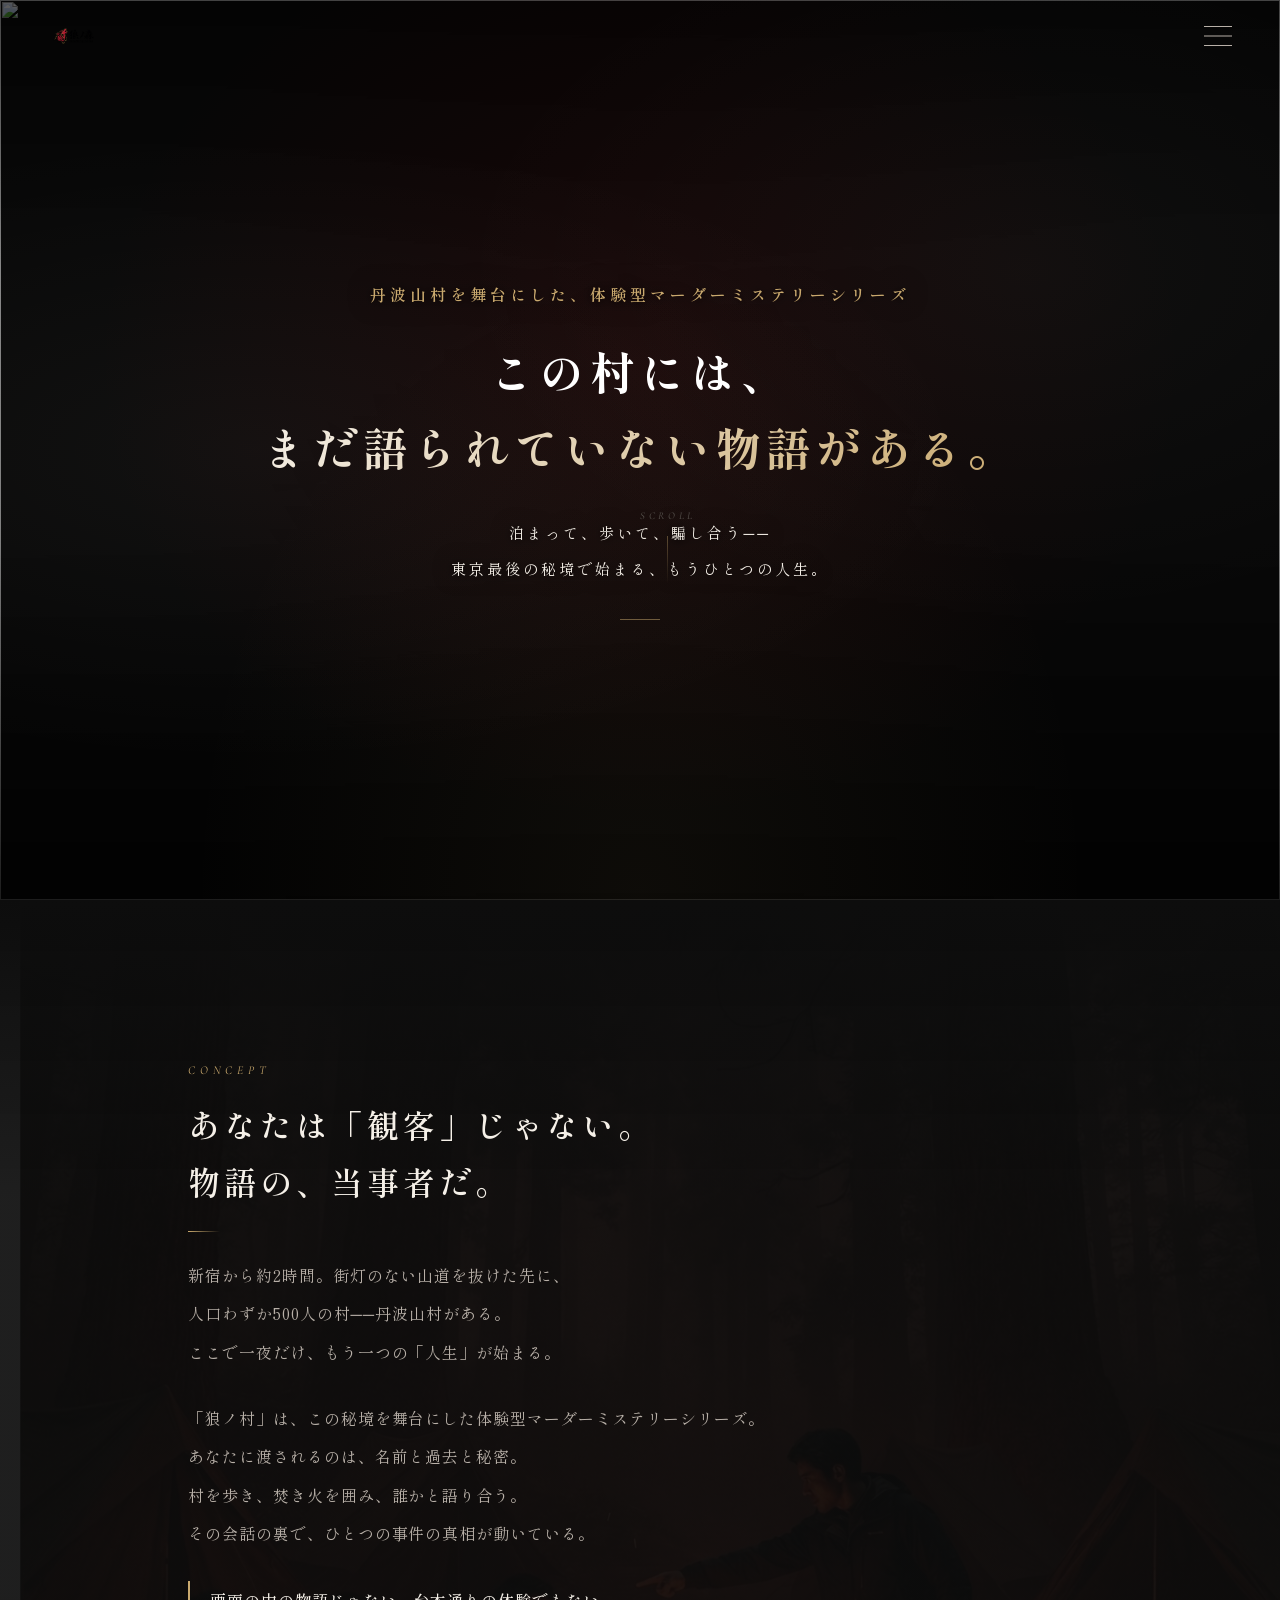
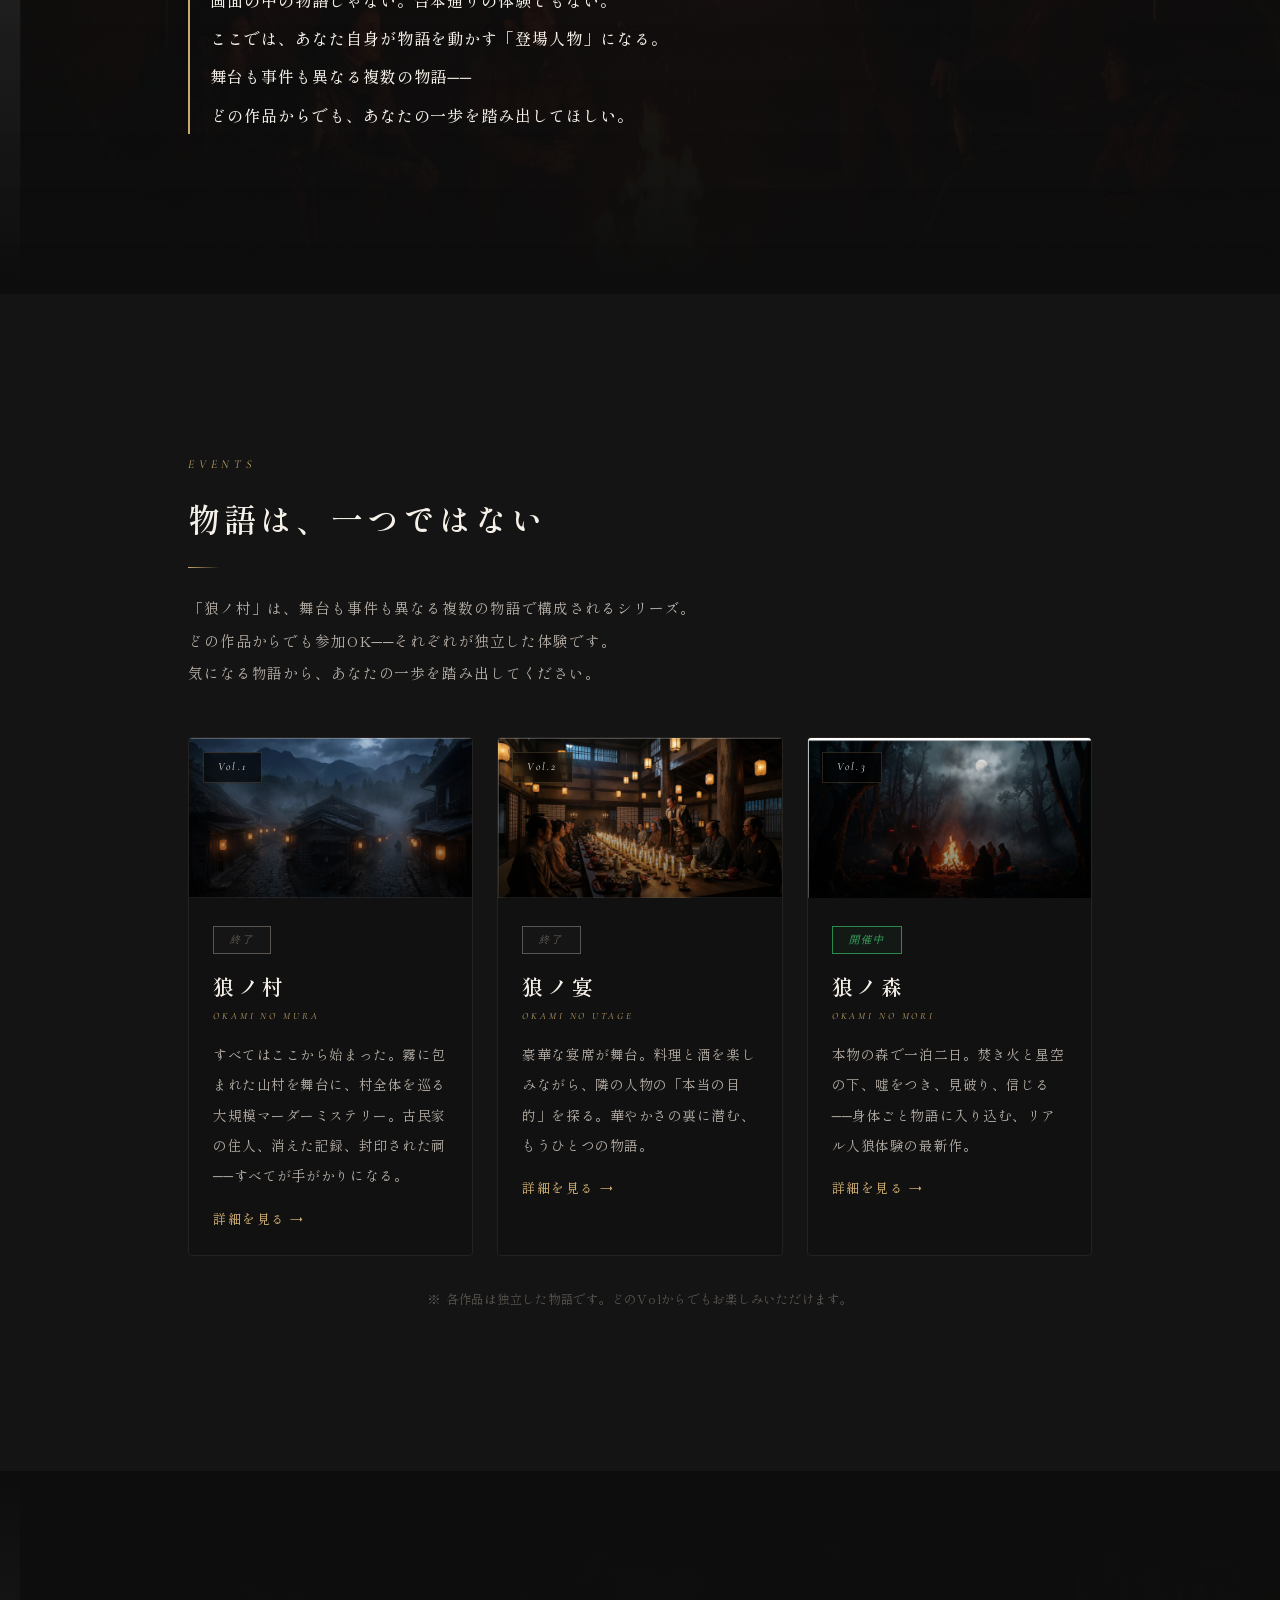
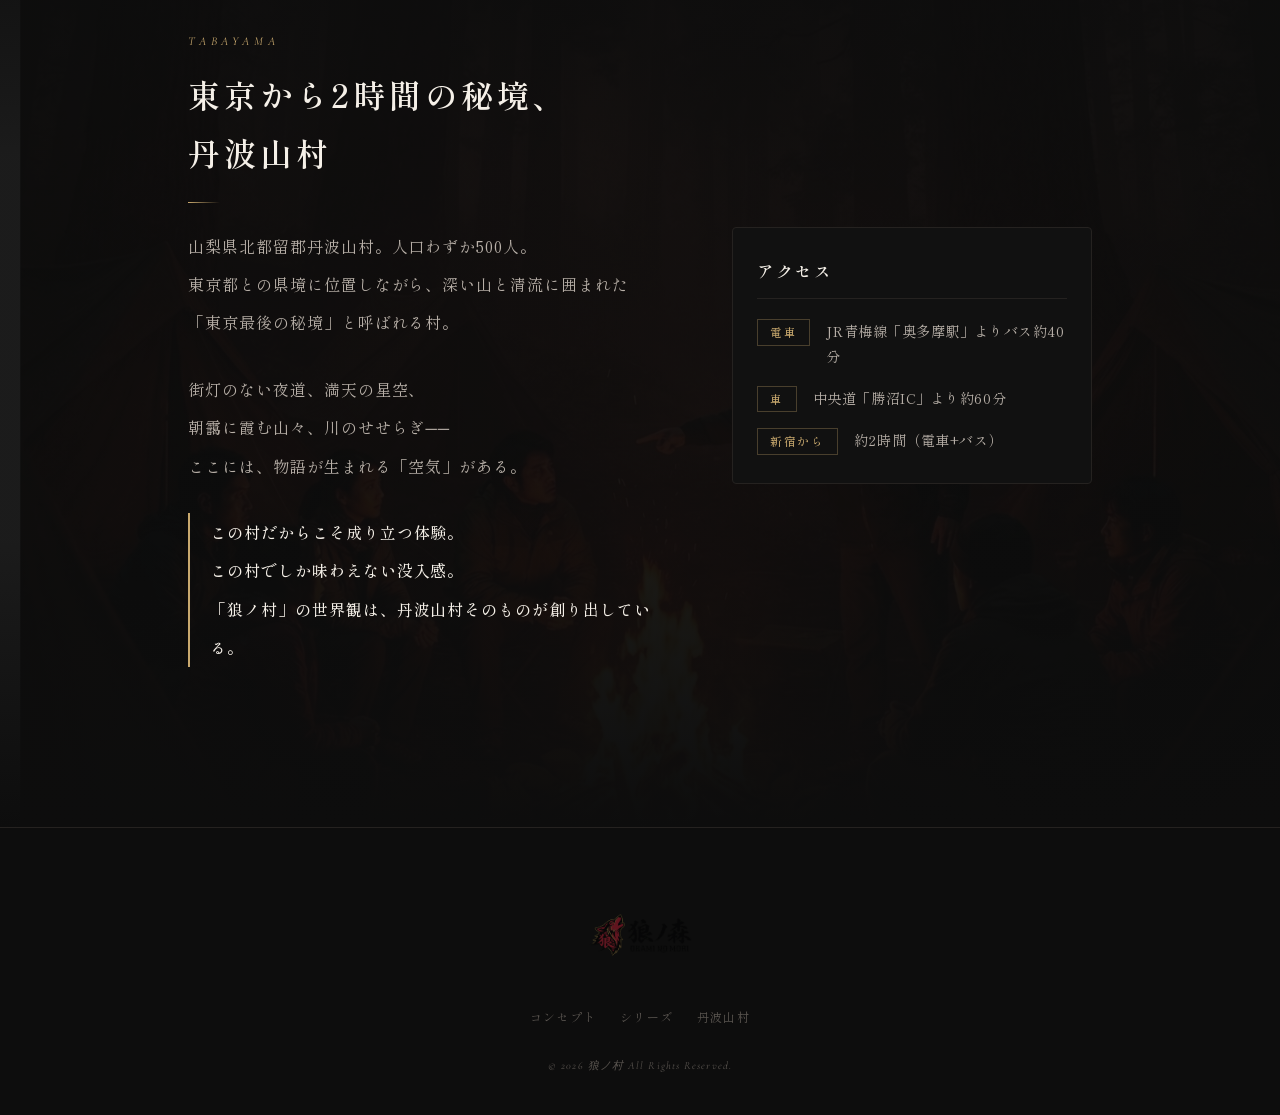
==== index.html @ a68f7445 "Initial commit: 狼ノ村 brand site Single-page brand site for the 狼ノ村 immersive murder mystery series. I" ====
<!DOCTYPE html>
<html lang="ja">
<head>
  <meta charset="UTF-8">
  <meta name="viewport" content="width=device-width, initial-scale=1.0">
  <title>狼ノ村 ─ 丹波山村を舞台にした体験型マーダーミステリーシリーズ</title>
  <meta name="description" content="東京から2時間の秘境・丹波山村。泊まって、歩いて、騙し合う──「狼ノ村」は、本物の村を舞台にした体験型マーダーミステリーシリーズです。">
  <meta name="theme-color" content="#0D0D0D">
  <link rel="preconnect" href="https://fonts.googleapis.com">
  <link rel="preconnect" href="https://fonts.gstatic.com" crossorigin>
  <link href="https://fonts.googleapis.com/css2?family=Cormorant+Garamond:ital,wght@0,400;0,500;1,400&family=Shippori+Mincho:wght@400;500;600;700&family=Noto+Sans+JP:wght@300;400;500;700&display=swap" rel="stylesheet">
  <link rel="stylesheet" href="css/style.css">
</head>
<body>

  <!-- ========== LOADING SCREEN ========== -->
  <div id="loading" class="loading">
    <div class="loading__inner">
      <p class="loading__pre-text">体験型マーダーミステリーシリーズ</p>
      <div class="loading__logo-wrap">
        <div class="loading__logo-glow"></div>
        <img src="images/logo_okami_no_mori (1).png" alt="狼ノ村" class="loading__logo" width="340" height="170">
      </div>
      <p class="loading__post-text">── 丹波山村 ──</p>
      <div class="loading__bar">
        <div class="loading__bar-fill"></div>
      </div>
    </div>
  </div>

  <!-- ========== HEADER ========== -->
  <header class="header" id="header">
    <div class="header__inner">
      <a href="#hero" class="header__logo">
        <img src="images/logo_okami_no_mori (1).png" alt="狼ノ村" width="120" height="40">
      </a>
      <button class="header__menu-btn" id="menuBtn" aria-label="メニューを開く">
        <span></span><span></span><span></span>
      </button>
    </div>
    <nav class="header__nav" id="headerNav">
      <ul class="header__nav-list">
        <li><a href="#concept" data-nav>コンセプト</a></li>
        <li><a href="#events" data-nav>シリーズ</a></li>
        <li><a href="#tabayama" data-nav>丹波山村</a></li>
      </ul>
    </nav>
  </header>

  <main>

    <!-- ========== HERO ========== -->
    <section class="hero" id="hero">
      <div class="hero__bg">
        <img src="images/kv_pattern_b.png" alt="" class="hero__bg-img" loading="eager">
        <div class="hero__overlay"></div>
      </div>
      <div class="hero__content">
        <p class="hero__sub fade-up">丹波山村を舞台にした、体験型マーダーミステリーシリーズ</p>
        <h1 class="hero__title fade-up" style="animation-delay:.3s">
          <span class="hero__title-line">この村には、</span>
          <span class="hero__title-line hero__title-accent">まだ語られていない物語がある。</span>
        </h1>
        <p class="hero__desc fade-up" style="animation-delay:.6s">
          泊まって、歩いて、騙し合う──<br>
          東京最後の秘境で始まる、もうひとつの人生。
        </p>
        <div class="hero__scroll fade-up" style="animation-delay:1s">
          <span>Scroll</span>
          <div class="hero__scroll-line"></div>
        </div>
      </div>
    </section>

    <!-- ========== CONCEPT ========== -->
    <section class="concept" id="concept">
      <div class="concept__bg-wrap">
        <img src="images/wolf_forest_main.jpg" alt="" class="concept__bg-img" loading="lazy">
        <div class="concept__bg-overlay"></div>
      </div>
      <div class="container">
        <p class="section-label reveal">CONCEPT</p>
        <h2 class="section-title reveal" style="--delay:.15s">
          あなたは「観客」じゃない。<br>物語の、当事者だ。
        </h2>
        <div class="concept__body reveal" style="--delay:.3s">
          <p>
            新宿から約2時間。街灯のない山道を抜けた先に、<br>
            人口わずか500人の村──丹波山村がある。<br>
            ここで一夜だけ、もう一つの「人生」が始まる。
          </p>
          <p>
            「狼ノ村」は、この秘境を舞台にした体験型マーダーミステリーシリーズ。<br>
            あなたに渡されるのは、名前と過去と秘密。<br>
            村を歩き、焚き火を囲み、誰かと語り合う。<br>
            その会話の裏で、ひとつの事件の真相が動いている。
          </p>
          <p>
            画面の中の物語じゃない。台本通りの体験でもない。<br>
            ここでは、あなた自身が物語を動かす「登場人物」になる。<br>
            舞台も事件も異なる複数の物語──<br>
            どの作品からでも、あなたの一歩を踏み出してほしい。
          </p>
        </div>
      </div>
    </section>

    <!-- ========== EVENTS (SERIES) ========== -->
    <section class="events" id="events">
      <div class="container">
        <p class="section-label reveal">EVENTS</p>
        <h2 class="section-title reveal" style="--delay:.15s">
          物語は、一つではない
        </h2>
        <p class="events__intro reveal" style="--delay:.25s">
          「狼ノ村」は、舞台も事件も異なる複数の物語で構成されるシリーズ。<br>
          どの作品からでも参加OK──それぞれが独立した体験です。<br>
          気になる物語から、あなたの一歩を踏み出してください。
        </p>
        <div class="events__grid">

          <!-- Vol.1 狼ノ村 -->
          <a href="#" class="event-card event-card--link reveal" style="--delay:.15s">
            <div class="event-card__img-wrap">
              <img src="images/series_okami_mura.jpg" alt="狼ノ村" class="event-card__img" loading="lazy">
              <div class="event-card__img-overlay"></div>
              <span class="event-card__vol">Vol.1</span>
            </div>
            <div class="event-card__body">
              <span class="event-card__badge event-card__badge--ended">終了</span>
              <h3 class="event-card__title">狼ノ村</h3>
              <p class="event-card__sub">OKAMI NO MURA</p>
              <p class="event-card__text">
                すべてはここから始まった。霧に包まれた山村を舞台に、村全体を巡る大規模マーダーミステリー。古民家の住人、消えた記録、封印された祠──すべてが手がかりになる。
              </p>
              <span class="event-card__link-text">詳細を見る →</span>
            </div>
          </a>

          <!-- Vol.2 狼ノ宴 -->
          <a href="#" class="event-card event-card--link reveal" style="--delay:.3s">
            <div class="event-card__img-wrap">
              <img src="images/series_okami_utage.jpg" alt="狼ノ宴" class="event-card__img" loading="lazy">
              <div class="event-card__img-overlay"></div>
              <span class="event-card__vol">Vol.2</span>
            </div>
            <div class="event-card__body">
              <span class="event-card__badge event-card__badge--ended">終了</span>
              <h3 class="event-card__title">狼ノ宴</h3>
              <p class="event-card__sub">OKAMI NO UTAGE</p>
              <p class="event-card__text">
                豪華な宴席が舞台。料理と酒を楽しみながら、隣の人物の「本当の目的」を探る。華やかさの裏に潜む、もうひとつの物語。
              </p>
              <span class="event-card__link-text">詳細を見る →</span>
            </div>
          </a>

          <!-- Vol.3 狼ノ森 -->
          <a href="#" class="event-card event-card--link reveal" style="--delay:.45s">
            <div class="event-card__img-wrap">
              <img src="images/hero_top.jpg" alt="狼ノ森" class="event-card__img" loading="lazy">
              <div class="event-card__img-overlay"></div>
              <span class="event-card__vol">Vol.3</span>
            </div>
            <div class="event-card__body">
              <span class="event-card__badge event-card__badge--live">開催中</span>
              <h3 class="event-card__title">狼ノ森</h3>
              <p class="event-card__sub">OKAMI NO MORI</p>
              <p class="event-card__text">
                本物の森で一泊二日。焚き火と星空の下、嘘をつき、見破り、信じる──身体ごと物語に入り込む、リアル人狼体験の最新作。
              </p>
              <span class="event-card__link-text">詳細を見る →</span>
            </div>
          </a>

        </div>
        <p class="events__note reveal" style="--delay:.5s">
          ※ 各作品は独立した物語です。どのVolからでもお楽しみいただけます。
        </p>
      </div>
    </section>

    <!-- ========== TABAYAMA ========== -->
    <section class="tabayama" id="tabayama">
      <div class="tabayama__bg-wrap">
        <img src="images/wolf_forest_main.jpg" alt="" class="tabayama__bg-img" loading="lazy">
        <div class="tabayama__bg-overlay"></div>
      </div>
      <div class="container">
        <p class="section-label reveal">TABAYAMA</p>
        <h2 class="section-title reveal" style="--delay:.15s">
          東京から2時間の秘境、<br>丹波山村
        </h2>
        <div class="tabayama__body">
          <div class="tabayama__text reveal" style="--delay:.3s">
            <p>
              山梨県北都留郡丹波山村。人口わずか500人。<br>
              東京都との県境に位置しながら、深い山と清流に囲まれた<br>
              「東京最後の秘境」と呼ばれる村。
            </p>
            <p>
              街灯のない夜道、満天の星空、<br>
              朝靄に霞む山々、川のせせらぎ──<br>
              ここには、物語が生まれる「空気」がある。
            </p>
            <p>
              この村だからこそ成り立つ体験。<br>
              この村でしか味わえない没入感。<br>
              「狼ノ村」の世界観は、丹波山村そのものが創り出している。
            </p>
          </div>
          <div class="tabayama__info reveal" style="--delay:.45s">
            <div class="tabayama__info-card">
              <h3 class="tabayama__info-title">アクセス</h3>
              <ul class="tabayama__info-list">
                <li>
                  <span class="tabayama__info-label">電車</span>
                  <span>JR青梅線「奥多摩駅」よりバス約40分</span>
                </li>
                <li>
                  <span class="tabayama__info-label">車</span>
                  <span>中央道「勝沼IC」より約60分</span>
                </li>
                <li>
                  <span class="tabayama__info-label">新宿から</span>
                  <span>約2時間（電車+バス）</span>
                </li>
              </ul>
            </div>
          </div>
        </div>
      </div>
    </section>

  </main>

  <!-- ========== FOOTER ========== -->
  <footer class="footer">
    <div class="container">
      <div class="footer__logo">
        <img src="images/logo_okami_no_mori (1).png" alt="狼ノ村" width="160" height="53" loading="lazy">
      </div>
      <nav class="footer__nav">
        <a href="#concept">コンセプト</a>
        <a href="#events">シリーズ</a>
        <a href="#tabayama">丹波山村</a>
      </nav>
      <div class="footer__copy">
        <p>&copy; 2026 狼ノ村 All Rights Reserved.</p>
      </div>
    </div>
  </footer>

  <script src="js/main.js"></script>
</body>
</html>
---- css/style.css ----
/* ============================================
   狼ノ村 ─ Brand Site
   Mobile-First / Narrative-Immersive Design
   ============================================ */

/* ---------- RESET & BASE ---------- */
*, *::before, *::after {
  margin: 0;
  padding: 0;
  box-sizing: border-box;
}

:root {
  --c-crimson: #8B0000;
  --c-crimson-light: #a81c1c;
  --c-black: #0D0D0D;
  --c-charcoal: #141414;
  --c-dark: #1A1A1A;
  --c-orange: #FF6B1A;
  --c-gold: #C9A96E;
  --c-moonwhite: #F5F0E8;
  --c-white: #FFFFFF;
  --c-gray: #B8B0A8;
  --c-gray-light: #CCCCCC;
  --c-gray-dark: #5A5550;
  --c-card-bg: #111111;
  --c-border: #252220;

  --f-serif: 'Shippori Mincho', 'Noto Serif JP', serif;
  --f-sans: 'Noto Sans JP', sans-serif;
  --f-accent: 'Cormorant Garamond', serif;

  --section-py: clamp(100px, 15vw, 160px);
  --container-px: clamp(24px, 6vw, 48px);

  --ease-dramatic: cubic-bezier(0.22, 1, 0.36, 1);
  --ease-out-expo: cubic-bezier(0.16, 1, 0.3, 1);
}

html {
  scroll-behavior: smooth;
  -webkit-text-size-adjust: 100%;
  scroll-padding-top: 60px;
}

body {
  font-family: var(--f-sans);
  font-weight: 400;
  line-height: 1.8;
  color: var(--c-white);
  background-color: var(--c-black);
  overflow-x: hidden;
  -webkit-font-smoothing: antialiased;
}

img {
  max-width: 100%;
  height: auto;
  display: block;
}

a { color: inherit; text-decoration: none; }
ul { list-style: none; }

.container {
  width: 100%;
  max-width: 1000px;
  margin: 0 auto;
  padding: 0 var(--container-px);
}

/* ---------- LOADING SCREEN ---------- */
.loading {
  position: fixed;
  inset: 0;
  z-index: 9999;
  background: var(--c-black);
  display: flex;
  align-items: center;
  justify-content: center;
  transition: opacity 1.2s var(--ease-dramatic), visibility 1.2s var(--ease-dramatic);
}

.loading.is-hidden {
  opacity: 0;
  visibility: hidden;
  pointer-events: none;
}

.loading::before {
  content: '';
  position: absolute;
  top: 46%;
  left: 50%;
  width: 600px;
  height: 600px;
  transform: translate(-50%, -50%);
  background: radial-gradient(circle, rgba(201,169,110,.2) 0%, rgba(201,169,110,.08) 30%, rgba(139,0,0,.04) 50%, transparent 70%);
  animation: loadingGlow 4s ease-in-out infinite alternate;
}

@keyframes loadingGlow {
  0%   { opacity: .5; transform: translate(-50%, -50%) scale(.85); }
  100% { opacity: 1; transform: translate(-50%, -50%) scale(1.2); }
}

.loading__inner {
  text-align: center;
  position: relative;
  z-index: 1;
}

.loading__pre-text {
  font-family: var(--f-serif);
  font-size: .95rem;
  letter-spacing: .4em;
  color: var(--c-gray);
  opacity: 0;
  transform: translateY(8px);
  animation: loadTextIn .8s var(--ease-dramatic) .3s forwards;
  margin-bottom: 36px;
}

.loading__logo-wrap {
  position: relative;
  display: inline-block;
}

.loading__logo-glow {
  position: absolute;
  top: 50%;
  left: 50%;
  width: 440px;
  height: 320px;
  transform: translate(-50%, -50%);
  background: radial-gradient(ellipse, rgba(245,240,232,.1) 0%, rgba(201,169,110,.15) 30%, rgba(201,169,110,.05) 55%, transparent 75%);
  border-radius: 50%;
  opacity: 0;
  animation: logoGlowIn 2s var(--ease-dramatic) .6s forwards;
  pointer-events: none;
}

@keyframes logoGlowIn {
  0%   { opacity: 0; transform: translate(-50%, -50%) scale(.6); }
  60%  { opacity: 1; }
  100% { opacity: 1; transform: translate(-50%, -50%) scale(1.05); }
}

.loading__logo {
  width: 340px;
  height: auto;
  opacity: 0;
  filter: blur(8px);
  transform: scale(.95);
  animation: loadLogoIn 1.5s var(--ease-dramatic) 1s forwards;
  position: relative;
  z-index: 1;
}

@keyframes loadLogoIn {
  to { opacity: 1; filter: blur(0); transform: scale(1); }
}

.loading__post-text {
  font-family: var(--f-accent);
  font-size: .85rem;
  font-style: italic;
  letter-spacing: .5em;
  color: var(--c-gold);
  opacity: 0;
  transform: translateY(8px);
  animation: loadTextIn .8s var(--ease-dramatic) 2s forwards;
  margin-top: 32px;
}

@keyframes loadTextIn {
  to { opacity: 1; transform: translateY(0); }
}

.loading__bar {
  width: 120px;
  height: 1px;
  background: var(--c-border);
  margin: 36px auto 0;
  overflow: hidden;
  opacity: 0;
  animation: loadTextIn .5s var(--ease-dramatic) 2.6s forwards;
}

.loading__bar-fill {
  width: 0;
  height: 100%;
  background: linear-gradient(90deg, var(--c-gold), var(--c-orange));
  animation: loadBar 2s var(--ease-out-expo) 2.8s forwards;
}

@keyframes loadBar {
  0%   { width: 0; }
  60%  { width: 65%; }
  100% { width: 100%; }
}

/* ---------- HEADER ---------- */
.header {
  position: fixed;
  top: 0;
  left: 0;
  width: 100%;
  z-index: 100;
  background: transparent;
  transition: background .5s ease, box-shadow .5s ease;
}

.header.is-scrolled {
  background: rgba(13, 13, 13, .88);
  backdrop-filter: blur(16px);
  -webkit-backdrop-filter: blur(16px);
  box-shadow: 0 1px 0 rgba(201,169,110,.08);
}

.header__inner {
  display: flex;
  align-items: center;
  justify-content: space-between;
  height: 60px;
  padding: 0 var(--container-px);
}

.header__logo img {
  height: 30px;
  width: auto;
  opacity: 0;
  transition: opacity .5s ease;
}

.header.is-scrolled .header__logo img {
  opacity: 1;
}

.header__menu-btn {
  position: relative;
  width: 28px;
  height: 20px;
  background: none;
  border: none;
  cursor: pointer;
  z-index: 110;
}

.header__menu-btn span {
  position: absolute;
  left: 0;
  width: 100%;
  height: 1px;
  background: var(--c-gray);
  transition: transform .4s var(--ease-dramatic), opacity .4s ease;
}

.header__menu-btn span:nth-child(1) { top: 0; }
.header__menu-btn span:nth-child(2) { top: 50%; transform: translateY(-50%); }
.header__menu-btn span:nth-child(3) { bottom: 0; }

.header__menu-btn.is-active span:nth-child(1) {
  top: 50%;
  transform: translateY(-50%) rotate(45deg);
  background: var(--c-white);
}
.header__menu-btn.is-active span:nth-child(2) { opacity: 0; }
.header__menu-btn.is-active span:nth-child(3) {
  bottom: 50%;
  transform: translateY(50%) rotate(-45deg);
  background: var(--c-white);
}

.header__nav {
  position: fixed;
  inset: 0;
  background: rgba(10, 8, 6, .97);
  backdrop-filter: blur(24px);
  -webkit-backdrop-filter: blur(24px);
  display: flex;
  align-items: center;
  justify-content: center;
  opacity: 0;
  visibility: hidden;
  transition: opacity .5s ease, visibility .5s ease;
}

.header__nav.is-open {
  opacity: 1;
  visibility: visible;
}

.header__nav-list {
  text-align: center;
}

.header__nav-list li {
  overflow: hidden;
}

.header__nav-list a {
  display: block;
  padding: 14px 20px;
  font-family: var(--f-serif);
  font-size: 1.1rem;
  letter-spacing: .18em;
  color: var(--c-gray);
  transition: color .3s ease, letter-spacing .3s ease;
}

.header__nav-list a:hover {
  color: var(--c-moonwhite);
  letter-spacing: .25em;
}

/* ---------- HERO ---------- */
.hero {
  position: relative;
  min-height: 100svh;
  display: flex;
  align-items: center;
  justify-content: center;
  overflow: hidden;
}

.hero__bg {
  position: absolute;
  inset: 0;
}

.hero__bg-img {
  width: 100%;
  height: 100%;
  object-fit: cover;
  object-position: center 25%;
  transform: scale(1.08);
}

.hero__overlay {
  position: absolute;
  inset: 0;
  background:
    radial-gradient(ellipse at 50% 40%, rgba(139,0,0,.12) 0%, transparent 60%),
    radial-gradient(ellipse at 50% 100%, rgba(201,169,110,.06) 0%, transparent 50%),
    linear-gradient(180deg, rgba(0,0,0,.65) 0%, rgba(0,0,0,.3) 30%, rgba(0,0,0,.35) 60%, rgba(0,0,0,.85) 100%);
}

.hero__bg::after {
  content: '';
  position: absolute;
  inset: 0;
  background:
    radial-gradient(ellipse at 20% 50%, rgba(245,240,232,.04) 0%, transparent 50%),
    radial-gradient(ellipse at 80% 30%, rgba(245,240,232,.03) 0%, transparent 40%);
  animation: fogDrift 12s ease-in-out infinite alternate;
}

@keyframes fogDrift {
  0%   { transform: translateX(-2%) scale(1); opacity: .6; }
  100% { transform: translateX(2%) scale(1.02); opacity: 1; }
}

.hero__content {
  position: relative;
  z-index: 2;
  text-align: center;
  padding: 0 var(--container-px);
  padding-top: 40px;
}

.hero__sub {
  font-family: var(--f-serif);
  font-size: clamp(.8rem, 2.5vw, 1rem);
  font-weight: 600;
  letter-spacing: .25em;
  color: var(--c-gold);
  text-shadow: 0 1px 10px rgba(0,0,0,.9), 0 0 24px rgba(0,0,0,.6);
  margin-bottom: 24px;
  opacity: 0;
}

.hero__title {
  font-family: var(--f-serif);
  font-weight: 700;
  font-size: clamp(1.5rem, 7vw, 3rem);
  letter-spacing: .12em;
  line-height: 1.7;
  margin-bottom: 28px;
}

.hero__title-line {
  display: block;
  opacity: 0;
}

.hero__title-accent {
  background: linear-gradient(135deg, var(--c-moonwhite), var(--c-gold));
  -webkit-background-clip: text;
  -webkit-text-fill-color: transparent;
  background-clip: text;
}

.hero__desc {
  font-family: var(--f-serif);
  font-size: clamp(.8rem, 2.2vw, .95rem);
  font-weight: 400;
  letter-spacing: .2em;
  line-height: 2.4;
  color: var(--c-moonwhite);
  text-shadow: 0 1px 8px rgba(0,0,0,.8), 0 0 20px rgba(0,0,0,.5);
  opacity: 0;
}

.hero__desc::after {
  content: '';
  display: block;
  width: 40px;
  height: 1px;
  background: var(--c-gold);
  margin: 32px auto 0;
  opacity: .5;
}

.hero__scroll {
  position: absolute;
  bottom: 36px;
  left: 50%;
  transform: translateX(-50%);
  display: flex;
  flex-direction: column;
  align-items: center;
  gap: 10px;
  opacity: 0;
}

.hero__scroll span {
  font-family: var(--f-accent);
  font-size: .65rem;
  letter-spacing: .35em;
  text-transform: uppercase;
  color: var(--c-gray-dark);
  font-style: italic;
}

.hero__scroll-line {
  width: 1px;
  height: 48px;
  background: linear-gradient(180deg, var(--c-gold), transparent);
  opacity: .4;
  animation: scrollPulse 2.5s ease-in-out infinite;
}

@keyframes scrollPulse {
  0%, 100% { transform: scaleY(.5); opacity: .2; }
  50%      { transform: scaleY(1); opacity: .5; }
}

/* Hero entrance animations */
.hero.is-loaded .hero__sub {
  animation: narrativeIn 1s var(--ease-dramatic) .2s forwards;
}
.hero.is-loaded .hero__title-line:nth-child(1) {
  animation: narrativeIn 1s var(--ease-dramatic) .5s forwards;
}
.hero.is-loaded .hero__title-line:nth-child(2) {
  animation: narrativeIn 1.2s var(--ease-dramatic) .9s forwards;
}
.hero.is-loaded .hero__desc {
  animation: narrativeIn 1s var(--ease-dramatic) 1.4s forwards;
}
.hero.is-loaded .hero__scroll {
  animation: narrativeIn 1s var(--ease-dramatic) 2s forwards;
}
.hero.is-loaded .hero__bg-img {
  animation: heroZoom 8s var(--ease-dramatic) forwards;
}

@keyframes narrativeIn {
  from { opacity: 0; transform: translateY(20px); filter: blur(4px); }
  to   { opacity: 1; transform: translateY(0);    filter: blur(0); }
}

@keyframes heroZoom {
  from { transform: scale(1.08); }
  to   { transform: scale(1); }
}

/* ---------- SECTION COMMON ---------- */
.section-label {
  font-family: var(--f-accent);
  font-size: .75rem;
  font-weight: 400;
  font-style: italic;
  letter-spacing: .4em;
  text-transform: uppercase;
  color: var(--c-gold);
  margin-bottom: 14px;
}

.section-title {
  font-family: var(--f-serif);
  font-weight: 600;
  font-size: clamp(1.3rem, 5vw, 2rem);
  letter-spacing: .12em;
  line-height: 1.8;
  margin-bottom: 20px;
  color: var(--c-moonwhite);
}

.section-title::after {
  content: '';
  display: block;
  width: 32px;
  height: 1px;
  background: linear-gradient(90deg, var(--c-gold), transparent);
  margin-top: 20px;
}

/* ---------- REVEAL ANIMATIONS ---------- */
.reveal {
  opacity: 0;
  transform: translateY(24px);
  filter: blur(3px);
  transition:
    opacity .9s var(--ease-dramatic),
    transform .9s var(--ease-dramatic),
    filter .9s var(--ease-dramatic);
  transition-delay: var(--delay, 0s);
}

.reveal.is-visible {
  opacity: 1;
  transform: translateY(0);
  filter: blur(0);
}

.reveal-stagger > * {
  opacity: 0;
  transform: translateY(16px);
  filter: blur(2px);
  transition:
    opacity .7s var(--ease-dramatic),
    transform .7s var(--ease-dramatic),
    filter .7s var(--ease-dramatic);
}

.reveal-stagger.is-visible > *:nth-child(1) { transition-delay: .1s; opacity: 1; transform: none; filter: none; }
.reveal-stagger.is-visible > *:nth-child(2) { transition-delay: .2s; opacity: 1; transform: none; filter: none; }
.reveal-stagger.is-visible > *:nth-child(3) { transition-delay: .3s; opacity: 1; transform: none; filter: none; }
.reveal-stagger.is-visible > *:nth-child(4) { transition-delay: .4s; opacity: 1; transform: none; filter: none; }

/* ---------- CONCEPT ---------- */
.concept {
  position: relative;
  padding: var(--section-py) 0;
  overflow: hidden;
}

.concept__bg-wrap {
  position: absolute;
  inset: 0;
}

.concept__bg-img {
  width: 100%;
  height: 100%;
  object-fit: cover;
  opacity: .15;
  transition: transform 8s linear;
}

.concept__bg-overlay {
  position: absolute;
  inset: 0;
  background:
    linear-gradient(180deg, var(--c-black) 0%, rgba(13,13,13,.5) 30%, rgba(13,13,13,.5) 70%, var(--c-black) 100%);
}

.concept .container {
  position: relative;
  z-index: 2;
}

.concept__body {
  max-width: 640px;
}

.concept__body p {
  font-family: var(--f-serif);
  font-size: clamp(.88rem, 2.5vw, 1rem);
  line-height: 2.4;
  color: var(--c-gray);
  margin-bottom: 28px;
  letter-spacing: .06em;
}

.concept__body p:last-child {
  margin-bottom: 0;
  color: var(--c-moonwhite);
  font-weight: 500;
  position: relative;
  padding-left: 20px;
  border-left: 2px solid var(--c-gold);
}

/* ---------- EVENTS ---------- */
.events {
  padding: var(--section-py) 0;
  background: var(--c-charcoal);
}

.events__intro {
  font-family: var(--f-serif);
  font-size: .92rem;
  color: var(--c-gray);
  line-height: 2.2;
  margin-bottom: 48px;
  letter-spacing: .06em;
}

.events__grid {
  display: grid;
  gap: 24px;
}

.event-card {
  border-radius: 4px;
  overflow: hidden;
  background: var(--c-card-bg);
  border: 1px solid var(--c-border);
  transition: border-color .5s ease;
}

.event-card:hover {
  border-color: rgba(201,169,110,.3);
}

.event-card__img-wrap {
  position: relative;
  aspect-ratio: 16 / 9;
  overflow: hidden;
}

.event-card__img {
  width: 100%;
  height: 100%;
  object-fit: cover;
  transition: transform 1.2s var(--ease-dramatic);
}

.event-card:hover .event-card__img {
  transform: scale(1.05);
}

.event-card__img-overlay {
  position: absolute;
  inset: 0;
  background: linear-gradient(180deg, transparent 20%, rgba(0,0,0,.6) 100%);
}

.event-card__vol {
  position: absolute;
  top: 14px;
  left: 14px;
  font-family: var(--f-accent);
  font-size: .7rem;
  font-style: italic;
  font-weight: 400;
  letter-spacing: .2em;
  color: var(--c-moonwhite);
  background: rgba(0,0,0,.6);
  backdrop-filter: blur(8px);
  -webkit-backdrop-filter: blur(8px);
  padding: 4px 14px;
  border: 1px solid rgba(201,169,110,.2);
  z-index: 2;
}

.event-card__body {
  padding: 24px;
  position: relative;
}

.event-card__badge {
  display: inline-block;
  font-family: var(--f-accent);
  font-size: .65rem;
  font-weight: 400;
  font-style: italic;
  letter-spacing: .2em;
  text-transform: uppercase;
  padding: 4px 16px;
  border: 1px solid var(--c-gold);
  color: var(--c-gold);
  margin-bottom: 14px;
}

.event-card__badge--live {
  border-color: #2d8a4e;
  color: #3aad62;
  background: rgba(58,173,98,.06);
}

.event-card__badge--ended {
  border-color: var(--c-gray-dark);
  color: var(--c-gray-dark);
  background: rgba(90,85,80,.06);
}

.event-card__title {
  font-family: var(--f-serif);
  font-size: 1.3rem;
  font-weight: 600;
  letter-spacing: .18em;
  margin-bottom: 2px;
  color: var(--c-moonwhite);
}

.event-card__sub {
  font-family: var(--f-accent);
  font-size: .6rem;
  font-weight: 400;
  font-style: italic;
  letter-spacing: .3em;
  text-transform: uppercase;
  color: var(--c-gold);
  margin-bottom: 14px;
}

.event-card__text {
  font-family: var(--f-serif);
  font-size: .86rem;
  line-height: 2.2;
  color: var(--c-gray);
  letter-spacing: .04em;
}

.event-card--link {
  display: block;
  cursor: pointer;
  transition: border-color .5s ease, transform .4s var(--ease-dramatic);
}

.event-card--link:hover {
  border-color: var(--c-gold);
  transform: translateY(-4px);
}

.event-card__link-text {
  display: inline-block;
  font-family: var(--f-serif);
  font-size: .8rem;
  font-weight: 500;
  letter-spacing: .12em;
  color: var(--c-gold);
  margin-top: 16px;
  transition: letter-spacing .3s ease;
}

.event-card--link:hover .event-card__link-text {
  letter-spacing: .2em;
}

.events__note {
  font-family: var(--f-serif);
  font-size: .78rem;
  color: var(--c-gray-dark);
  letter-spacing: .06em;
  margin-top: 32px;
  text-align: center;
}

/* ---------- TABAYAMA ---------- */
.tabayama {
  position: relative;
  padding: var(--section-py) 0;
  overflow: hidden;
}

.tabayama__bg-wrap {
  position: absolute;
  inset: 0;
}

.tabayama__bg-img {
  width: 100%;
  height: 100%;
  object-fit: cover;
  opacity: .1;
  object-position: center 60%;
}

.tabayama__bg-overlay {
  position: absolute;
  inset: 0;
  background:
    linear-gradient(180deg, var(--c-black) 0%, rgba(13,13,13,.4) 30%, rgba(13,13,13,.4) 70%, var(--c-black) 100%);
}

.tabayama .container {
  position: relative;
  z-index: 2;
}

.tabayama__body {
  display: grid;
  gap: 48px;
}

.tabayama__text p {
  font-family: var(--f-serif);
  font-size: clamp(.88rem, 2.5vw, 1rem);
  line-height: 2.4;
  color: var(--c-gray);
  margin-bottom: 28px;
  letter-spacing: .06em;
}

.tabayama__text p:last-child {
  margin-bottom: 0;
  color: var(--c-moonwhite);
  font-weight: 500;
  position: relative;
  padding-left: 20px;
  border-left: 2px solid var(--c-gold);
}

.tabayama__info-card {
  background: var(--c-card-bg);
  border: 1px solid var(--c-border);
  border-radius: 4px;
  padding: 28px 24px;
}

.tabayama__info-title {
  font-family: var(--f-serif);
  font-size: 1.05rem;
  font-weight: 600;
  letter-spacing: .12em;
  margin-bottom: 20px;
  padding-bottom: 12px;
  border-bottom: 1px solid var(--c-border);
  color: var(--c-moonwhite);
}

.tabayama__info-list {
  display: grid;
  gap: 16px;
}

.tabayama__info-list li {
  display: flex;
  align-items: baseline;
  gap: 16px;
  font-family: var(--f-serif);
  font-size: .88rem;
  color: var(--c-gray);
  line-height: 1.8;
  letter-spacing: .04em;
}

.tabayama__info-label {
  flex-shrink: 0;
  font-size: .72rem;
  font-weight: 500;
  letter-spacing: .15em;
  color: var(--c-gold);
  padding: 2px 12px;
  border: 1px solid rgba(201,169,110,.3);
  white-space: nowrap;
}

/* ---------- FOOTER ---------- */
.footer {
  padding: 64px 0 40px;
  background: var(--c-black);
  border-top: 1px solid var(--c-border);
  text-align: center;
}

.footer__logo {
  margin-bottom: 28px;
}

.footer__logo img {
  width: 130px;
  height: auto;
  margin: 0 auto;
  opacity: .5;
}

.footer__nav {
  display: flex;
  flex-wrap: wrap;
  justify-content: center;
  gap: 8px 24px;
  margin-bottom: 28px;
}

.footer__nav a {
  font-family: var(--f-serif);
  font-size: .75rem;
  color: var(--c-gray-dark);
  letter-spacing: .1em;
  transition: color .3s ease;
}

.footer__nav a:hover {
  color: var(--c-moonwhite);
}

.footer__copy p {
  font-family: var(--f-accent);
  font-size: .68rem;
  color: var(--c-gray-dark);
  letter-spacing: .1em;
  font-style: italic;
}

/* ---------- DESKTOP (768px+) ---------- */
@media (min-width: 768px) {
  :root {
    --container-px: 48px;
  }

  .header__inner { height: 72px; }
  .header__logo img { height: 34px; }

  .hero__content { padding-top: 0; }

  .section-title { margin-bottom: 24px; }

  .events__grid {
    grid-template-columns: repeat(3, 1fr);
  }

  .tabayama__body {
    grid-template-columns: 1fr 320px;
    gap: 48px;
    align-items: start;
  }
}

/* ---------- LARGE DESKTOP (1024px+) ---------- */
@media (min-width: 1024px) {
  .hero__title { font-size: 2.8rem; }

  .tabayama__body {
    grid-template-columns: 1fr 360px;
    gap: 64px;
  }
}

/* ---------- SAFE AREA ---------- */
@supports (padding-bottom: env(safe-area-inset-bottom)) {
  .footer {
    padding-bottom: calc(40px + env(safe-area-inset-bottom));
  }
}

/* ---------- REDUCED MOTION ---------- */
@media (prefers-reduced-motion: reduce) {
  *, *::before, *::after {
    animation-duration: 0.01ms !important;
    transition-duration: 0.01ms !important;
  }
}
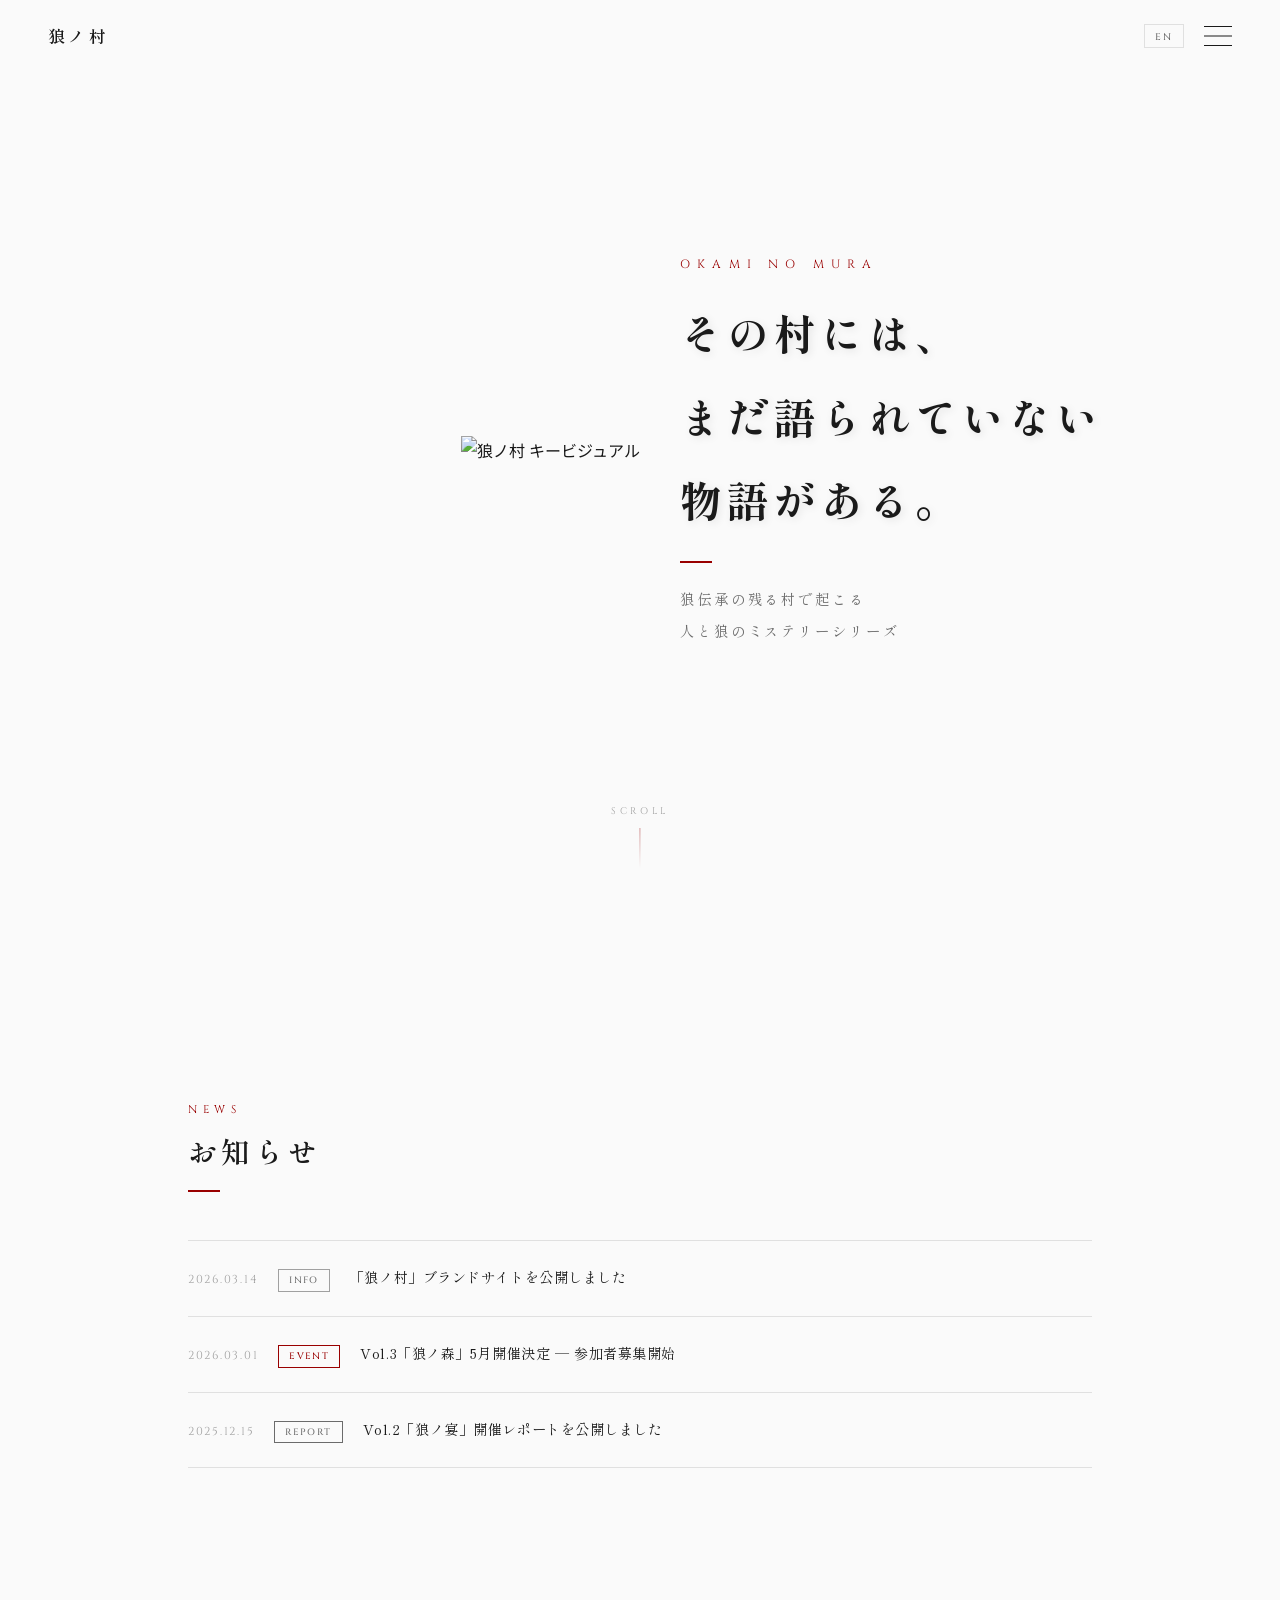
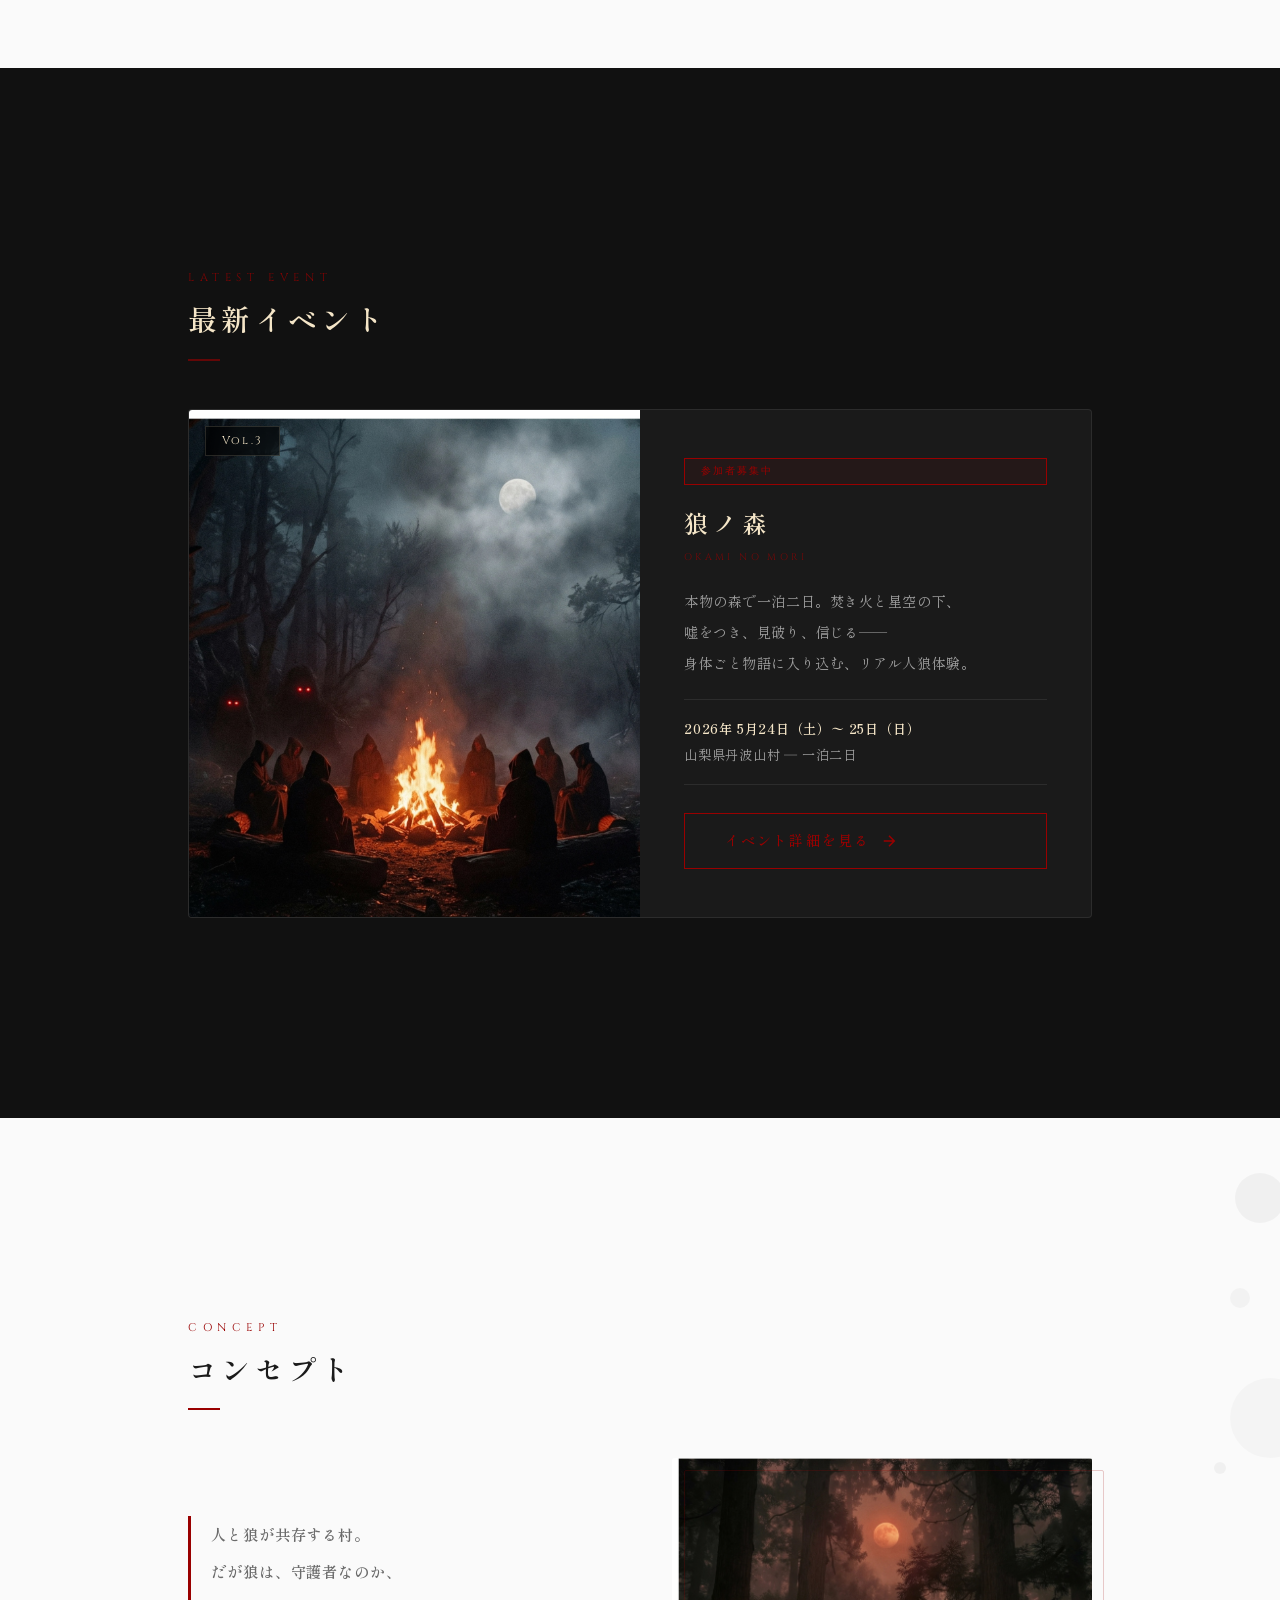
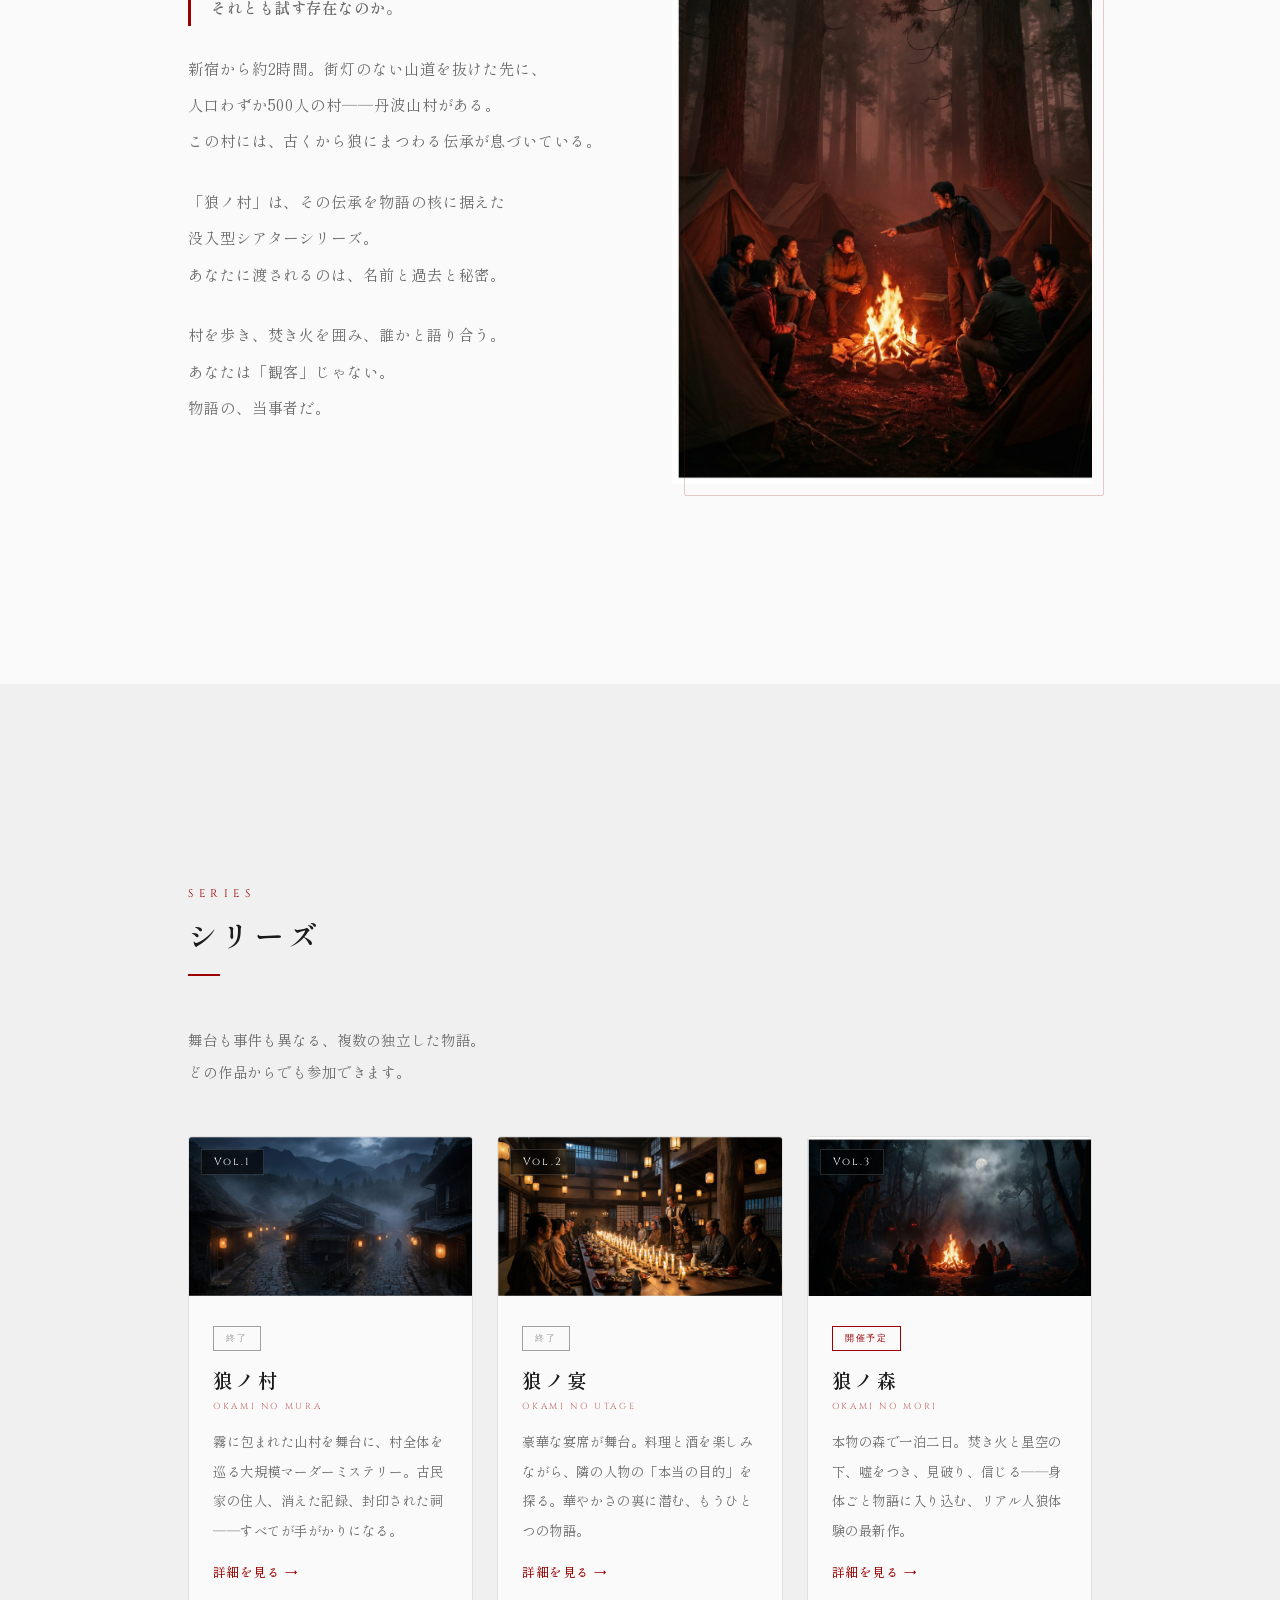
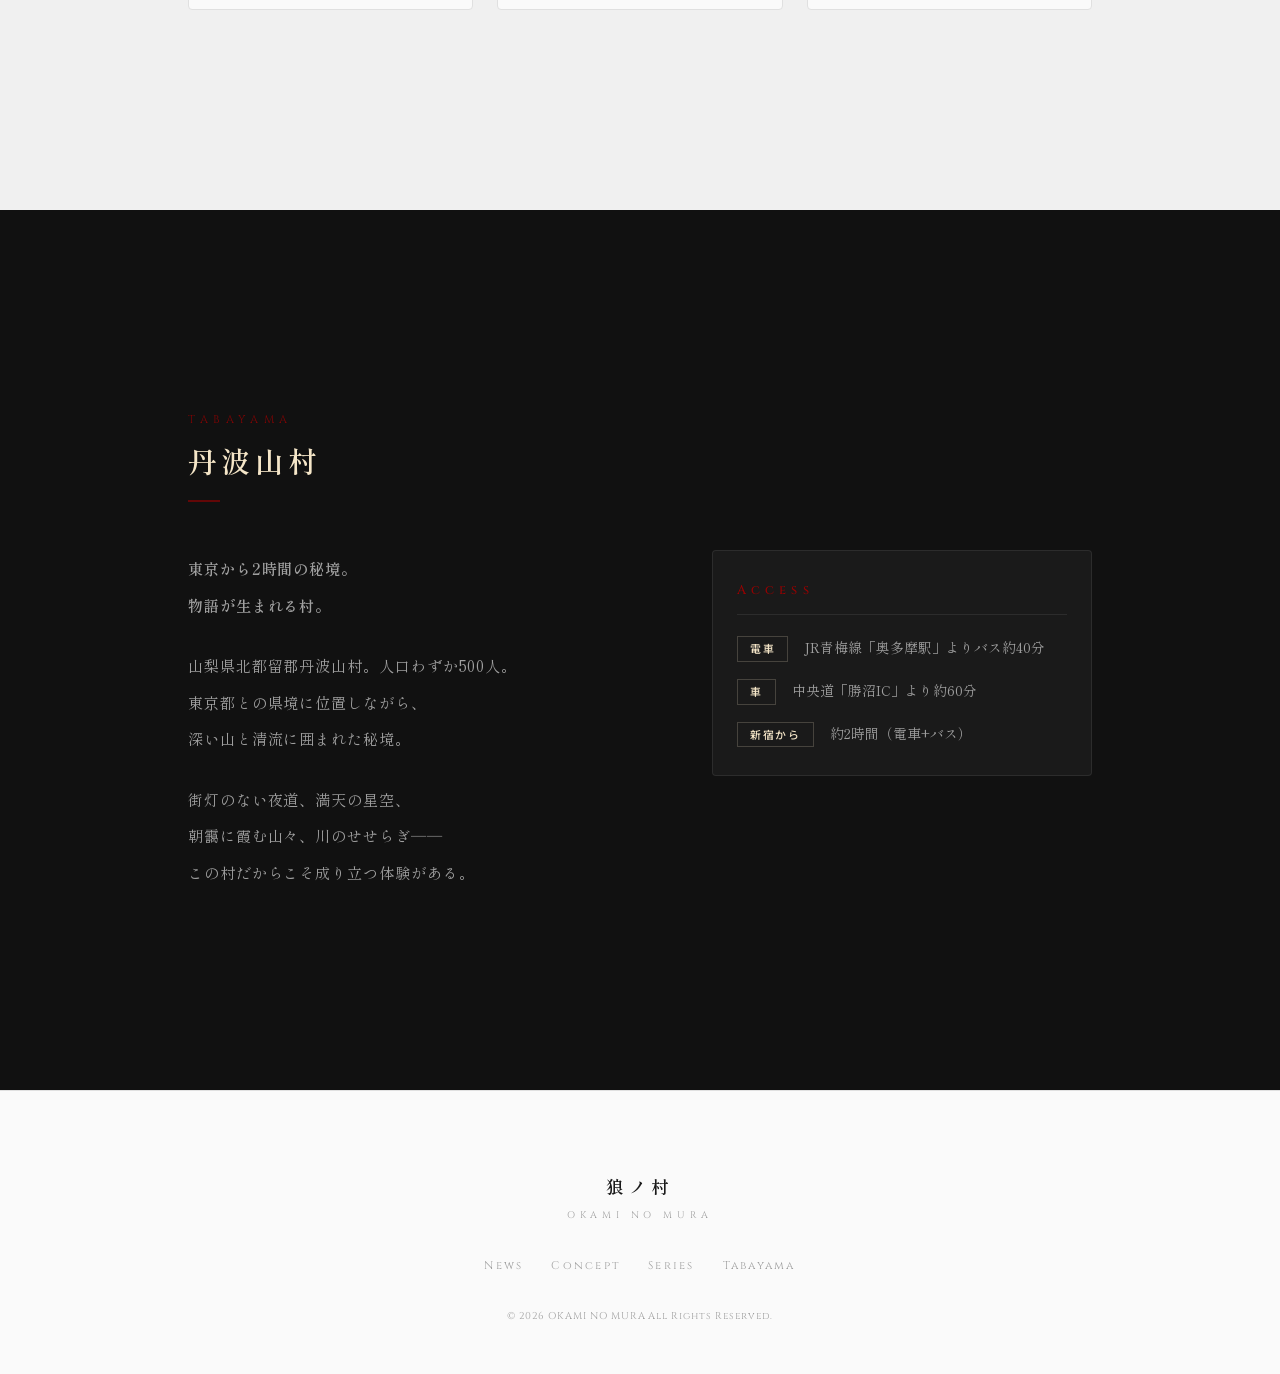
==== commit 3d72ead0: "Redesign: sumi-e white-base theme with EN/JA toggle - New design system: white background (#FAFAFA) " ====
--- a/index.html
+++ b/index.html
@@ -3,12 +3,12 @@
 <head>
   <meta charset="UTF-8">
   <meta name="viewport" content="width=device-width, initial-scale=1.0">
-  <title>狼ノ村 ─ 丹波山村を舞台にした体験型マーダーミステリーシリーズ</title>
-  <meta name="description" content="東京から2時間の秘境・丹波山村。泊まって、歩いて、騙し合う──「狼ノ村」は、本物の村を舞台にした体験型マーダーミステリーシリーズです。">
-  <meta name="theme-color" content="#0D0D0D">
+  <title>狼ノ村 ─ 丹波山村イマーシブプロジェクト</title>
+  <meta name="description" content="東京から2時間の秘境・丹波山村。本物の村を舞台にした体験型マーダーミステリーシリーズ「狼ノ村」公式サイト。">
+  <meta name="theme-color" content="#FAFAFA">
   <link rel="preconnect" href="https://fonts.googleapis.com">
   <link rel="preconnect" href="https://fonts.gstatic.com" crossorigin>
-  <link href="https://fonts.googleapis.com/css2?family=Cormorant+Garamond:ital,wght@0,400;0,500;1,400&family=Shippori+Mincho:wght@400;500;600;700&family=Noto+Sans+JP:wght@300;400;500;700&display=swap" rel="stylesheet">
+  <link href="https://fonts.googleapis.com/css2?family=Cinzel:wght@400;500;600;700&family=Shippori+Mincho:wght@400;500;600;700&family=Noto+Sans+JP:wght@300;400;500;700&family=Noto+Serif+JP:wght@400;500;600;700&display=swap" rel="stylesheet">
   <link rel="stylesheet" href="css/style.css">
 </head>
 <body>
@@ -16,33 +16,33 @@
   <!-- ========== LOADING SCREEN ========== -->
   <div id="loading" class="loading">
     <div class="loading__inner">
-      <p class="loading__pre-text">体験型マーダーミステリーシリーズ</p>
-      <div class="loading__logo-wrap">
-        <div class="loading__logo-glow"></div>
-        <img src="images/logo_okami_no_mori (1).png" alt="狼ノ村" class="loading__logo" width="340" height="170">
-      </div>
-      <p class="loading__post-text">── 丹波山村 ──</p>
-      <div class="loading__bar">
-        <div class="loading__bar-fill"></div>
-      </div>
+      <p class="loading__label">OKAMI NO MURA</p>
+      <div class="loading__brush">
+        <div class="loading__brush-stroke"></div>
+      </div>
+      <p class="loading__sub" data-i18n="loading_sub">丹波山村イマーシブプロジェクト</p>
     </div>
   </div>
 
   <!-- ========== HEADER ========== -->
   <header class="header" id="header">
     <div class="header__inner">
-      <a href="#hero" class="header__logo">
-        <img src="images/logo_okami_no_mori (1).png" alt="狼ノ村" width="120" height="40">
-      </a>
-      <button class="header__menu-btn" id="menuBtn" aria-label="メニューを開く">
-        <span></span><span></span><span></span>
-      </button>
+      <a href="#hero" class="header__logo" data-i18n="header_logo">狼ノ村</a>
+      <div class="header__right">
+        <button class="lang-toggle" id="langToggle" aria-label="Switch language">
+          <span class="lang-toggle__label" data-i18n="lang_label">EN</span>
+        </button>
+        <button class="header__menu-btn" id="menuBtn" aria-label="メニューを開く">
+          <span></span><span></span><span></span>
+        </button>
+      </div>
     </div>
     <nav class="header__nav" id="headerNav">
       <ul class="header__nav-list">
-        <li><a href="#concept" data-nav>コンセプト</a></li>
-        <li><a href="#events" data-nav>シリーズ</a></li>
-        <li><a href="#tabayama" data-nav>丹波山村</a></li>
+        <li><a href="#news" data-nav>News</a></li>
+        <li><a href="#concept" data-nav>Concept</a></li>
+        <li><a href="#series" data-nav>Series</a></li>
+        <li><a href="#tabayama" data-nav>Tabayama</a></li>
       </ul>
     </nav>
   </header>
@@ -51,182 +51,202 @@
 
     <!-- ========== HERO ========== -->
     <section class="hero" id="hero">
-      <div class="hero__bg">
-        <img src="images/kv_pattern_b.png" alt="" class="hero__bg-img" loading="eager">
-        <div class="hero__overlay"></div>
-      </div>
-      <div class="hero__content">
-        <p class="hero__sub fade-up">丹波山村を舞台にした、体験型マーダーミステリーシリーズ</p>
-        <h1 class="hero__title fade-up" style="animation-delay:.3s">
-          <span class="hero__title-line">この村には、</span>
-          <span class="hero__title-line hero__title-accent">まだ語られていない物語がある。</span>
+      <div class="hero__kv">
+        <picture>
+          <source media="(min-width: 768px)" srcset="images/kv_dynamic_h.png">
+          <img src="images/kv_dynamic_v.png" alt="狼ノ村 キービジュアル" class="hero__kv-img">
+        </picture>
+      </div>
+      <div class="hero__text">
+        <p class="hero__en">OKAMI NO MURA</p>
+        <h1 class="hero__title">
+          <span class="hero__title-line" data-i18n="hero_line1">その村には、</span>
+          <span class="hero__title-line" data-i18n="hero_line2">まだ語られていない</span>
+          <span class="hero__title-line" data-i18n="hero_line3">物語がある。</span>
         </h1>
-        <p class="hero__desc fade-up" style="animation-delay:.6s">
-          泊まって、歩いて、騙し合う──<br>
-          東京最後の秘境で始まる、もうひとつの人生。
-        </p>
-        <div class="hero__scroll fade-up" style="animation-delay:1s">
+        <div class="hero__divider"></div>
+        <p class="hero__desc" data-i18n="hero_desc">狼伝承の残る村で起こる<br>人と狼のミステリーシリーズ</p>
+      </div>
+      <div class="hero__scroll-wrap">
+        <div class="hero__scroll">
           <span>Scroll</span>
           <div class="hero__scroll-line"></div>
         </div>
       </div>
     </section>
 
+    <!-- ========== NEWS ========== -->
+    <section class="news" id="news">
+      <div class="container">
+        <div class="section-header reveal">
+          <span class="section-en">News</span>
+          <h2 class="section-title" data-i18n="news_title">お知らせ</h2>
+        </div>
+        <ul class="news__list reveal" style="--delay:.2s">
+          <li class="news__item">
+            <time class="news__date">2026.03.14</time>
+            <span class="news__tag news__tag--info">INFO</span>
+            <p class="news__text" data-i18n="news_1">「狼ノ村」ブランドサイトを公開しました</p>
+          </li>
+          <li class="news__item">
+            <time class="news__date">2026.03.01</time>
+            <span class="news__tag news__tag--event">EVENT</span>
+            <p class="news__text" data-i18n="news_2">Vol.3「狼ノ森」5月開催決定 ─ 参加者募集開始</p>
+          </li>
+          <li class="news__item">
+            <time class="news__date">2025.12.15</time>
+            <span class="news__tag news__tag--report">REPORT</span>
+            <p class="news__text" data-i18n="news_3">Vol.2「狼ノ宴」開催レポートを公開しました</p>
+          </li>
+        </ul>
+      </div>
+    </section>
+
+    <!-- ========== LATEST EVENT ========== -->
+    <section class="latest" id="latest">
+      <div class="latest__bg"></div>
+      <div class="container">
+        <div class="section-header section-header--light reveal">
+          <span class="section-en">Latest Event</span>
+          <h2 class="section-title" data-i18n="latest_title">最新イベント</h2>
+        </div>
+        <div class="latest__card reveal" style="--delay:.2s">
+          <div class="latest__card-img">
+            <img src="images/hero_top.jpg" alt="狼ノ森" loading="lazy">
+            <span class="latest__card-vol">Vol.3</span>
+          </div>
+          <div class="latest__card-body">
+            <span class="latest__card-badge" data-i18n="latest_badge">参加者募集中</span>
+            <h3 class="latest__card-title" data-i18n="title_mori">狼ノ森</h3>
+            <p class="latest__card-sub" data-i18n="sub_mori">OKAMI NO MORI</p>
+            <p class="latest__card-text" data-i18n="latest_text">本物の森で一泊二日。焚き火と星空の下、<br>嘘をつき、見破り、信じる──<br>身体ごと物語に入り込む、リアル人狼体験。</p>
+            <div class="latest__card-info" data-i18n="latest_info"><p><strong>2026年 5月24日（土）〜 25日（日）</strong></p><p>山梨県丹波山村 ─ 一泊二日</p></div>
+            <a href="#" class="btn btn--crimson">
+              <span data-i18n="latest_cta">イベント詳細を見る</span>
+              <svg width="18" height="18" viewBox="0 0 24 24" fill="none" stroke="currentColor" stroke-width="2"><path d="M5 12h14M12 5l7 7-7 7"/></svg>
+            </a>
+          </div>
+        </div>
+      </div>
+    </section>
+
     <!-- ========== CONCEPT ========== -->
     <section class="concept" id="concept">
-      <div class="concept__bg-wrap">
-        <img src="images/wolf_forest_main.jpg" alt="" class="concept__bg-img" loading="lazy">
-        <div class="concept__bg-overlay"></div>
-      </div>
-      <div class="container">
-        <p class="section-label reveal">CONCEPT</p>
-        <h2 class="section-title reveal" style="--delay:.15s">
-          あなたは「観客」じゃない。<br>物語の、当事者だ。
-        </h2>
-        <div class="concept__body reveal" style="--delay:.3s">
-          <p>
-            新宿から約2時間。街灯のない山道を抜けた先に、<br>
-            人口わずか500人の村──丹波山村がある。<br>
-            ここで一夜だけ、もう一つの「人生」が始まる。
-          </p>
-          <p>
-            「狼ノ村」は、この秘境を舞台にした体験型マーダーミステリーシリーズ。<br>
-            あなたに渡されるのは、名前と過去と秘密。<br>
-            村を歩き、焚き火を囲み、誰かと語り合う。<br>
-            その会話の裏で、ひとつの事件の真相が動いている。
-          </p>
-          <p>
-            画面の中の物語じゃない。台本通りの体験でもない。<br>
-            ここでは、あなた自身が物語を動かす「登場人物」になる。<br>
-            舞台も事件も異なる複数の物語──<br>
-            どの作品からでも、あなたの一歩を踏み出してほしい。
-          </p>
-        </div>
-      </div>
-    </section>
-
-    <!-- ========== EVENTS (SERIES) ========== -->
-    <section class="events" id="events">
-      <div class="container">
-        <p class="section-label reveal">EVENTS</p>
-        <h2 class="section-title reveal" style="--delay:.15s">
-          物語は、一つではない
-        </h2>
-        <p class="events__intro reveal" style="--delay:.25s">
-          「狼ノ村」は、舞台も事件も異なる複数の物語で構成されるシリーズ。<br>
-          どの作品からでも参加OK──それぞれが独立した体験です。<br>
-          気になる物語から、あなたの一歩を踏み出してください。
-        </p>
-        <div class="events__grid">
-
-          <!-- Vol.1 狼ノ村 -->
-          <a href="#" class="event-card event-card--link reveal" style="--delay:.15s">
-            <div class="event-card__img-wrap">
-              <img src="images/series_okami_mura.jpg" alt="狼ノ村" class="event-card__img" loading="lazy">
-              <div class="event-card__img-overlay"></div>
-              <span class="event-card__vol">Vol.1</span>
-            </div>
-            <div class="event-card__body">
-              <span class="event-card__badge event-card__badge--ended">終了</span>
-              <h3 class="event-card__title">狼ノ村</h3>
-              <p class="event-card__sub">OKAMI NO MURA</p>
-              <p class="event-card__text">
-                すべてはここから始まった。霧に包まれた山村を舞台に、村全体を巡る大規模マーダーミステリー。古民家の住人、消えた記録、封印された祠──すべてが手がかりになる。
-              </p>
-              <span class="event-card__link-text">詳細を見る →</span>
+      <div class="container">
+        <div class="section-header reveal">
+          <span class="section-en">Concept</span>
+          <h2 class="section-title" data-i18n="concept_title">コンセプト</h2>
+        </div>
+        <div class="concept__body">
+          <div class="concept__text reveal" style="--delay:.2s">
+            <p class="concept__lead" data-i18n="concept_lead">人と狼が共存する村。<br>だが狼は、守護者なのか、<br>それとも試す存在なのか。</p>
+            <p data-i18n="concept_p1">新宿から約2時間。街灯のない山道を抜けた先に、<br>人口わずか500人の村──丹波山村がある。<br>この村には、古くから狼にまつわる伝承が息づいている。</p>
+            <p data-i18n="concept_p2">「狼ノ村」は、その伝承を物語の核に据えた<br>没入型シアターシリーズ。<br>あなたに渡されるのは、名前と過去と秘密。</p>
+            <p data-i18n="concept_p3">村を歩き、焚き火を囲み、誰かと語り合う。<br>あなたは「観客」じゃない。<br>物語の、当事者だ。</p>
+          </div>
+          <div class="concept__visual reveal" style="--delay:.35s">
+            <img src="images/wolf_forest_main.jpg" alt="丹波山村の風景" loading="lazy">
+            <div class="concept__visual-border"></div>
+          </div>
+        </div>
+      </div>
+      <svg class="concept__ink" viewBox="0 0 120 400" fill="none" xmlns="http://www.w3.org/2000/svg">
+        <circle cx="100" cy="80" r="25" fill="#000" opacity=".04"/>
+        <circle cx="80" cy="180" r="10" fill="#000" opacity=".03"/>
+        <circle cx="110" cy="300" r="40" fill="#000" opacity=".025"/>
+        <circle cx="60" cy="350" r="6" fill="#000" opacity=".04"/>
+      </svg>
+    </section>
+
+    <!-- ========== SERIES ========== -->
+    <section class="series" id="series">
+      <div class="container">
+        <div class="section-header reveal">
+          <span class="section-en">Series</span>
+          <h2 class="section-title" data-i18n="series_title">シリーズ</h2>
+        </div>
+        <p class="series__intro reveal" style="--delay:.15s" data-i18n="series_intro">舞台も事件も異なる、複数の独立した物語。<br>どの作品からでも参加できます。</p>
+        <div class="series__grid">
+
+          <!-- Vol.1 -->
+          <a href="#" class="series-card reveal" style="--delay:.15s">
+            <div class="series-card__img">
+              <img src="images/series_okami_mura.jpg" alt="狼ノ村" loading="lazy">
+              <span class="series-card__vol">Vol.1</span>
+            </div>
+            <div class="series-card__body">
+              <span class="series-card__badge series-card__badge--ended" data-i18n="badge_ended">終了</span>
+              <h3 class="series-card__title" data-i18n="title_mura">狼ノ村</h3>
+              <p class="series-card__sub" data-i18n="sub_mura">OKAMI NO MURA</p>
+              <p class="series-card__text" data-i18n="series_v1_text">霧に包まれた山村を舞台に、村全体を巡る大規模マーダーミステリー。古民家の住人、消えた記録、封印された祠──すべてが手がかりになる。</p>
+              <span class="series-card__link" data-i18n="series_link">詳細を見る →</span>
             </div>
           </a>
 
-          <!-- Vol.2 狼ノ宴 -->
-          <a href="#" class="event-card event-card--link reveal" style="--delay:.3s">
-            <div class="event-card__img-wrap">
-              <img src="images/series_okami_utage.jpg" alt="狼ノ宴" class="event-card__img" loading="lazy">
-              <div class="event-card__img-overlay"></div>
-              <span class="event-card__vol">Vol.2</span>
-            </div>
-            <div class="event-card__body">
-              <span class="event-card__badge event-card__badge--ended">終了</span>
-              <h3 class="event-card__title">狼ノ宴</h3>
-              <p class="event-card__sub">OKAMI NO UTAGE</p>
-              <p class="event-card__text">
-                豪華な宴席が舞台。料理と酒を楽しみながら、隣の人物の「本当の目的」を探る。華やかさの裏に潜む、もうひとつの物語。
-              </p>
-              <span class="event-card__link-text">詳細を見る →</span>
+          <!-- Vol.2 -->
+          <a href="#" class="series-card reveal" style="--delay:.3s">
+            <div class="series-card__img">
+              <img src="images/series_okami_utage.jpg" alt="狼ノ宴" loading="lazy">
+              <span class="series-card__vol">Vol.2</span>
+            </div>
+            <div class="series-card__body">
+              <span class="series-card__badge series-card__badge--ended" data-i18n="badge_ended">終了</span>
+              <h3 class="series-card__title" data-i18n="title_utage">狼ノ宴</h3>
+              <p class="series-card__sub" data-i18n="sub_utage">OKAMI NO UTAGE</p>
+              <p class="series-card__text" data-i18n="series_v2_text">豪華な宴席が舞台。料理と酒を楽しみながら、隣の人物の「本当の目的」を探る。華やかさの裏に潜む、もうひとつの物語。</p>
+              <span class="series-card__link" data-i18n="series_link">詳細を見る →</span>
             </div>
           </a>
 
-          <!-- Vol.3 狼ノ森 -->
-          <a href="#" class="event-card event-card--link reveal" style="--delay:.45s">
-            <div class="event-card__img-wrap">
-              <img src="images/hero_top.jpg" alt="狼ノ森" class="event-card__img" loading="lazy">
-              <div class="event-card__img-overlay"></div>
-              <span class="event-card__vol">Vol.3</span>
-            </div>
-            <div class="event-card__body">
-              <span class="event-card__badge event-card__badge--live">開催中</span>
-              <h3 class="event-card__title">狼ノ森</h3>
-              <p class="event-card__sub">OKAMI NO MORI</p>
-              <p class="event-card__text">
-                本物の森で一泊二日。焚き火と星空の下、嘘をつき、見破り、信じる──身体ごと物語に入り込む、リアル人狼体験の最新作。
-              </p>
-              <span class="event-card__link-text">詳細を見る →</span>
+          <!-- Vol.3 -->
+          <a href="#" class="series-card reveal" style="--delay:.45s">
+            <div class="series-card__img">
+              <img src="images/hero_top.jpg" alt="狼ノ森" loading="lazy">
+              <span class="series-card__vol">Vol.3</span>
+            </div>
+            <div class="series-card__body">
+              <span class="series-card__badge series-card__badge--live" data-i18n="badge_upcoming">開催予定</span>
+              <h3 class="series-card__title" data-i18n="title_mori">狼ノ森</h3>
+              <p class="series-card__sub" data-i18n="sub_mori">OKAMI NO MORI</p>
+              <p class="series-card__text" data-i18n="series_v3_text">本物の森で一泊二日。焚き火と星空の下、嘘をつき、見破り、信じる──身体ごと物語に入り込む、リアル人狼体験の最新作。</p>
+              <span class="series-card__link" data-i18n="series_link">詳細を見る →</span>
             </div>
           </a>
 
         </div>
-        <p class="events__note reveal" style="--delay:.5s">
-          ※ 各作品は独立した物語です。どのVolからでもお楽しみいただけます。
-        </p>
       </div>
     </section>
 
     <!-- ========== TABAYAMA ========== -->
     <section class="tabayama" id="tabayama">
-      <div class="tabayama__bg-wrap">
-        <img src="images/wolf_forest_main.jpg" alt="" class="tabayama__bg-img" loading="lazy">
-        <div class="tabayama__bg-overlay"></div>
-      </div>
-      <div class="container">
-        <p class="section-label reveal">TABAYAMA</p>
-        <h2 class="section-title reveal" style="--delay:.15s">
-          東京から2時間の秘境、<br>丹波山村
-        </h2>
-        <div class="tabayama__body">
-          <div class="tabayama__text reveal" style="--delay:.3s">
-            <p>
-              山梨県北都留郡丹波山村。人口わずか500人。<br>
-              東京都との県境に位置しながら、深い山と清流に囲まれた<br>
-              「東京最後の秘境」と呼ばれる村。
-            </p>
-            <p>
-              街灯のない夜道、満天の星空、<br>
-              朝靄に霞む山々、川のせせらぎ──<br>
-              ここには、物語が生まれる「空気」がある。
-            </p>
-            <p>
-              この村だからこそ成り立つ体験。<br>
-              この村でしか味わえない没入感。<br>
-              「狼ノ村」の世界観は、丹波山村そのものが創り出している。
-            </p>
-          </div>
-          <div class="tabayama__info reveal" style="--delay:.45s">
-            <div class="tabayama__info-card">
-              <h3 class="tabayama__info-title">アクセス</h3>
-              <ul class="tabayama__info-list">
-                <li>
-                  <span class="tabayama__info-label">電車</span>
-                  <span>JR青梅線「奥多摩駅」よりバス約40分</span>
-                </li>
-                <li>
-                  <span class="tabayama__info-label">車</span>
-                  <span>中央道「勝沼IC」より約60分</span>
-                </li>
-                <li>
-                  <span class="tabayama__info-label">新宿から</span>
-                  <span>約2時間（電車+バス）</span>
-                </li>
-              </ul>
-            </div>
+      <div class="tabayama__bg"></div>
+      <div class="container">
+        <div class="section-header section-header--light reveal">
+          <span class="section-en">Tabayama</span>
+          <h2 class="section-title" data-i18n="tabayama_title">丹波山村</h2>
+        </div>
+        <div class="tabayama__content">
+          <div class="tabayama__text reveal" style="--delay:.2s">
+            <p class="tabayama__lead" data-i18n="tabayama_lead">東京から2時間の秘境。<br>物語が生まれる村。</p>
+            <p data-i18n="tabayama_p1">山梨県北都留郡丹波山村。人口わずか500人。<br>東京都との県境に位置しながら、<br>深い山と清流に囲まれた秘境。</p>
+            <p data-i18n="tabayama_p2">街灯のない夜道、満天の星空、<br>朝靄に霞む山々、川のせせらぎ──<br>この村だからこそ成り立つ体験がある。</p>
+          </div>
+          <div class="tabayama__access reveal" style="--delay:.35s">
+            <h3 class="tabayama__access-title">Access</h3>
+            <ul class="tabayama__access-list">
+              <li>
+                <span class="tabayama__access-label" data-i18n="access_train">電車</span>
+                <span data-i18n="access_train_detail">JR青梅線「奥多摩駅」よりバス約40分</span>
+              </li>
+              <li>
+                <span class="tabayama__access-label" data-i18n="access_car">車</span>
+                <span data-i18n="access_car_detail">中央道「勝沼IC」より約60分</span>
+              </li>
+              <li>
+                <span class="tabayama__access-label" data-i18n="access_shinjuku">新宿から</span>
+                <span data-i18n="access_shinjuku_detail">約2時間（電車+バス）</span>
+              </li>
+            </ul>
           </div>
         </div>
       </div>
@@ -237,16 +257,16 @@
   <!-- ========== FOOTER ========== -->
   <footer class="footer">
     <div class="container">
-      <div class="footer__logo">
-        <img src="images/logo_okami_no_mori (1).png" alt="狼ノ村" width="160" height="53" loading="lazy">
-      </div>
+      <p class="footer__logo" data-i18n="header_logo">狼ノ村</p>
+      <p class="footer__en">OKAMI NO MURA</p>
       <nav class="footer__nav">
-        <a href="#concept">コンセプト</a>
-        <a href="#events">シリーズ</a>
-        <a href="#tabayama">丹波山村</a>
+        <a href="#news">News</a>
+        <a href="#concept">Concept</a>
+        <a href="#series">Series</a>
+        <a href="#tabayama">Tabayama</a>
       </nav>
       <div class="footer__copy">
-        <p>&copy; 2026 狼ノ村 All Rights Reserved.</p>
+        <p>&copy; 2026 OKAMI NO MURA All Rights Reserved.</p>
       </div>
     </div>
   </footer>
--- a/css/style.css
+++ b/css/style.css
@@ -1,6 +1,6 @@
 /* ============================================
    狼ノ村 ─ Brand Site
-   Mobile-First / Narrative-Immersive Design
+   Sumi-e × Minimal / White-Base Design
    ============================================ */
 
 /* ---------- RESET & BASE ---------- */
@@ -11,28 +11,29 @@
 }
 
 :root {
-  --c-crimson: #8B0000;
-  --c-crimson-light: #a81c1c;
-  --c-black: #0D0D0D;
-  --c-charcoal: #141414;
-  --c-dark: #1A1A1A;
-  --c-orange: #FF6B1A;
-  --c-gold: #C9A96E;
-  --c-moonwhite: #F5F0E8;
-  --c-white: #FFFFFF;
-  --c-gray: #B8B0A8;
-  --c-gray-light: #CCCCCC;
-  --c-gray-dark: #5A5550;
-  --c-card-bg: #111111;
-  --c-border: #252220;
-
+  /* Colors */
+  --c-bg: #FAFAFA;
+  --c-bg-dark: #111111;
+  --c-text: #1A1A1A;
+  --c-text-light: #F5E6C8;
+  --c-crimson: #990000;
+  --c-crimson-hover: #7a0000;
+  --c-ink: #000000;
+  --c-gray: #6B6B6B;
+  --c-gray-light: #A0A0A0;
+  --c-gray-border: #E0E0E0;
+  --c-gray-bg: #F0F0F0;
+
+  /* Typography */
   --f-serif: 'Shippori Mincho', 'Noto Serif JP', serif;
   --f-sans: 'Noto Sans JP', sans-serif;
-  --f-accent: 'Cormorant Garamond', serif;
-
-  --section-py: clamp(100px, 15vw, 160px);
+  --f-accent: 'Cinzel', serif;
+
+  /* Spacing */
+  --section-py: clamp(120px, 18vw, 200px);
   --container-px: clamp(24px, 6vw, 48px);
 
+  /* Easing */
   --ease-dramatic: cubic-bezier(0.22, 1, 0.36, 1);
   --ease-out-expo: cubic-bezier(0.16, 1, 0.3, 1);
 }
@@ -47,8 +48,8 @@
   font-family: var(--f-sans);
   font-weight: 400;
   line-height: 1.8;
-  color: var(--c-white);
-  background-color: var(--c-black);
+  color: var(--c-text);
+  background-color: var(--c-bg);
   overflow-x: hidden;
   -webkit-font-smoothing: antialiased;
 }
@@ -74,11 +75,11 @@
   position: fixed;
   inset: 0;
   z-index: 9999;
-  background: var(--c-black);
+  background: var(--c-bg);
   display: flex;
   align-items: center;
   justify-content: center;
-  transition: opacity 1.2s var(--ease-dramatic), visibility 1.2s var(--ease-dramatic);
+  transition: opacity 1s var(--ease-dramatic), visibility 1s var(--ease-dramatic);
 }
 
 .loading.is-hidden {
@@ -87,117 +88,57 @@
   pointer-events: none;
 }
 
-.loading::before {
-  content: '';
-  position: absolute;
-  top: 46%;
-  left: 50%;
-  width: 600px;
-  height: 600px;
-  transform: translate(-50%, -50%);
-  background: radial-gradient(circle, rgba(201,169,110,.2) 0%, rgba(201,169,110,.08) 30%, rgba(139,0,0,.04) 50%, transparent 70%);
-  animation: loadingGlow 4s ease-in-out infinite alternate;
-}
-
-@keyframes loadingGlow {
-  0%   { opacity: .5; transform: translate(-50%, -50%) scale(.85); }
-  100% { opacity: 1; transform: translate(-50%, -50%) scale(1.2); }
-}
-
 .loading__inner {
   text-align: center;
   position: relative;
-  z-index: 1;
-}
-
-.loading__pre-text {
-  font-family: var(--f-serif);
-  font-size: .95rem;
-  letter-spacing: .4em;
+}
+
+.loading__label {
+  font-family: var(--f-accent);
+  font-size: clamp(1.2rem, 4vw, 1.8rem);
+  font-weight: 500;
+  letter-spacing: .5em;
+  color: var(--c-text);
+  opacity: 0;
+  transform: translateY(10px);
+  animation: fadeUp .8s var(--ease-dramatic) .3s forwards;
+}
+
+.loading__brush {
+  width: 80px;
+  height: 2px;
+  background: var(--c-gray-border);
+  margin: 28px auto;
+  overflow: hidden;
+  opacity: 0;
+  animation: fadeUp .5s var(--ease-dramatic) 1s forwards;
+}
+
+.loading__brush-stroke {
+  width: 0;
+  height: 100%;
+  background: var(--c-crimson);
+  animation: brushStroke 2s var(--ease-out-expo) 1.2s forwards;
+}
+
+@keyframes brushStroke {
+  0%   { width: 0; }
+  60%  { width: 65%; }
+  100% { width: 100%; }
+}
+
+.loading__sub {
+  font-family: var(--f-serif);
+  font-size: .82rem;
+  letter-spacing: .3em;
   color: var(--c-gray);
   opacity: 0;
   transform: translateY(8px);
-  animation: loadTextIn .8s var(--ease-dramatic) .3s forwards;
-  margin-bottom: 36px;
-}
-
-.loading__logo-wrap {
-  position: relative;
-  display: inline-block;
-}
-
-.loading__logo-glow {
-  position: absolute;
-  top: 50%;
-  left: 50%;
-  width: 440px;
-  height: 320px;
-  transform: translate(-50%, -50%);
-  background: radial-gradient(ellipse, rgba(245,240,232,.1) 0%, rgba(201,169,110,.15) 30%, rgba(201,169,110,.05) 55%, transparent 75%);
-  border-radius: 50%;
-  opacity: 0;
-  animation: logoGlowIn 2s var(--ease-dramatic) .6s forwards;
-  pointer-events: none;
-}
-
-@keyframes logoGlowIn {
-  0%   { opacity: 0; transform: translate(-50%, -50%) scale(.6); }
-  60%  { opacity: 1; }
-  100% { opacity: 1; transform: translate(-50%, -50%) scale(1.05); }
-}
-
-.loading__logo {
-  width: 340px;
-  height: auto;
-  opacity: 0;
-  filter: blur(8px);
-  transform: scale(.95);
-  animation: loadLogoIn 1.5s var(--ease-dramatic) 1s forwards;
-  position: relative;
-  z-index: 1;
-}
-
-@keyframes loadLogoIn {
-  to { opacity: 1; filter: blur(0); transform: scale(1); }
-}
-
-.loading__post-text {
-  font-family: var(--f-accent);
-  font-size: .85rem;
-  font-style: italic;
-  letter-spacing: .5em;
-  color: var(--c-gold);
-  opacity: 0;
-  transform: translateY(8px);
-  animation: loadTextIn .8s var(--ease-dramatic) 2s forwards;
-  margin-top: 32px;
-}
-
-@keyframes loadTextIn {
+  animation: fadeUp .8s var(--ease-dramatic) 1.8s forwards;
+}
+
+@keyframes fadeUp {
   to { opacity: 1; transform: translateY(0); }
-}
-
-.loading__bar {
-  width: 120px;
-  height: 1px;
-  background: var(--c-border);
-  margin: 36px auto 0;
-  overflow: hidden;
-  opacity: 0;
-  animation: loadTextIn .5s var(--ease-dramatic) 2.6s forwards;
-}
-
-.loading__bar-fill {
-  width: 0;
-  height: 100%;
-  background: linear-gradient(90deg, var(--c-gold), var(--c-orange));
-  animation: loadBar 2s var(--ease-out-expo) 2.8s forwards;
-}
-
-@keyframes loadBar {
-  0%   { width: 0; }
-  60%  { width: 65%; }
-  100% { width: 100%; }
 }
 
 /* ---------- HEADER ---------- */
@@ -212,10 +153,10 @@
 }
 
 .header.is-scrolled {
-  background: rgba(13, 13, 13, .88);
+  background: rgba(250, 250, 250, .92);
   backdrop-filter: blur(16px);
   -webkit-backdrop-filter: blur(16px);
-  box-shadow: 0 1px 0 rgba(201,169,110,.08);
+  box-shadow: 0 1px 0 rgba(0,0,0,.06);
 }
 
 .header__inner {
@@ -226,15 +167,51 @@
   padding: 0 var(--container-px);
 }
 
-.header__logo img {
-  height: 30px;
-  width: auto;
+.header__logo {
+  font-family: var(--f-serif);
+  font-size: 1.05rem;
+  font-weight: 600;
+  letter-spacing: .2em;
+  color: var(--c-text);
   opacity: 0;
   transition: opacity .5s ease;
 }
 
-.header.is-scrolled .header__logo img {
+.header.is-scrolled .header__logo {
   opacity: 1;
+}
+
+/* Header right group */
+.header__right {
+  display: flex;
+  align-items: center;
+  gap: 20px;
+}
+
+/* Language toggle */
+.lang-toggle {
+  background: none;
+  border: 1px solid var(--c-gray-border);
+  padding: 3px 10px;
+  cursor: pointer;
+  transition: border-color .3s ease, color .3s ease;
+}
+
+.lang-toggle__label {
+  font-family: var(--f-accent);
+  font-size: .6rem;
+  font-weight: 500;
+  letter-spacing: .2em;
+  color: var(--c-gray);
+  pointer-events: none;
+}
+
+.lang-toggle:hover {
+  border-color: var(--c-crimson);
+}
+
+.lang-toggle:hover .lang-toggle__label {
+  color: var(--c-crimson);
 }
 
 .header__menu-btn {
@@ -252,30 +229,27 @@
   left: 0;
   width: 100%;
   height: 1px;
-  background: var(--c-gray);
-  transition: transform .4s var(--ease-dramatic), opacity .4s ease;
+  background: var(--c-text);
+  transition: transform .4s var(--ease-dramatic), opacity .4s ease, background .3s ease;
 }
 
 .header__menu-btn span:nth-child(1) { top: 0; }
 .header__menu-btn span:nth-child(2) { top: 50%; transform: translateY(-50%); }
 .header__menu-btn span:nth-child(3) { bottom: 0; }
 
+.header__menu-btn.is-active span { background: var(--c-text-light); }
 .header__menu-btn.is-active span:nth-child(1) {
-  top: 50%;
-  transform: translateY(-50%) rotate(45deg);
-  background: var(--c-white);
+  top: 50%; transform: translateY(-50%) rotate(45deg);
 }
 .header__menu-btn.is-active span:nth-child(2) { opacity: 0; }
 .header__menu-btn.is-active span:nth-child(3) {
-  bottom: 50%;
-  transform: translateY(50%) rotate(-45deg);
-  background: var(--c-white);
+  bottom: 50%; transform: translateY(50%) rotate(-45deg);
 }
 
 .header__nav {
   position: fixed;
   inset: 0;
-  background: rgba(10, 8, 6, .97);
+  background: rgba(17, 17, 17, .97);
   backdrop-filter: blur(24px);
   -webkit-backdrop-filter: blur(24px);
   display: flex;
@@ -295,158 +269,137 @@
   text-align: center;
 }
 
-.header__nav-list li {
-  overflow: hidden;
-}
-
 .header__nav-list a {
   display: block;
-  padding: 14px 20px;
-  font-family: var(--f-serif);
-  font-size: 1.1rem;
-  letter-spacing: .18em;
-  color: var(--c-gray);
-  transition: color .3s ease, letter-spacing .3s ease;
+  padding: 18px 20px;
+  font-family: var(--f-accent);
+  font-size: 1rem;
+  letter-spacing: .3em;
+  color: var(--c-gray-light);
+  transition: color .3s ease;
 }
 
 .header__nav-list a:hover {
-  color: var(--c-moonwhite);
-  letter-spacing: .25em;
+  color: var(--c-text-light);
 }
 
 /* ---------- HERO ---------- */
 .hero {
   position: relative;
   min-height: 100svh;
+  display: flex;
+  flex-direction: column;
+  overflow: hidden;
+  background: var(--c-bg);
+}
+
+/* KV area - takes up the top portion */
+.hero__kv {
+  flex: 1 1 auto;
   display: flex;
   align-items: center;
   justify-content: center;
-  overflow: hidden;
-}
-
-.hero__bg {
-  position: absolute;
-  inset: 0;
-}
-
-.hero__bg-img {
-  width: 100%;
-  height: 100%;
-  object-fit: cover;
-  object-position: center 25%;
-  transform: scale(1.08);
-}
-
-.hero__overlay {
-  position: absolute;
-  inset: 0;
-  background:
-    radial-gradient(ellipse at 50% 40%, rgba(139,0,0,.12) 0%, transparent 60%),
-    radial-gradient(ellipse at 50% 100%, rgba(201,169,110,.06) 0%, transparent 50%),
-    linear-gradient(180deg, rgba(0,0,0,.65) 0%, rgba(0,0,0,.3) 30%, rgba(0,0,0,.35) 60%, rgba(0,0,0,.85) 100%);
-}
-
-.hero__bg::after {
-  content: '';
-  position: absolute;
-  inset: 0;
-  background:
-    radial-gradient(ellipse at 20% 50%, rgba(245,240,232,.04) 0%, transparent 50%),
-    radial-gradient(ellipse at 80% 30%, rgba(245,240,232,.03) 0%, transparent 40%);
-  animation: fogDrift 12s ease-in-out infinite alternate;
-}
-
-@keyframes fogDrift {
-  0%   { transform: translateX(-2%) scale(1); opacity: .6; }
-  100% { transform: translateX(2%) scale(1.02); opacity: 1; }
-}
-
-.hero__content {
-  position: relative;
-  z-index: 2;
+  padding: 80px var(--container-px) 0;
+  min-height: 0;
+}
+
+.hero__kv-img {
+  max-width: 100%;
+  max-height: 55svh;
+  width: auto;
+  height: auto;
+  object-fit: contain;
+  opacity: 0;
+  transform: scale(1.03);
+  transition: opacity 1.5s var(--ease-dramatic), transform 6s var(--ease-dramatic);
+}
+
+.hero.is-loaded .hero__kv-img {
+  opacity: 1;
+  transform: scale(1);
+}
+
+/* Text area - below KV */
+.hero__text {
+  flex: 0 0 auto;
   text-align: center;
-  padding: 0 var(--container-px);
-  padding-top: 40px;
-}
-
-.hero__sub {
-  font-family: var(--f-serif);
-  font-size: clamp(.8rem, 2.5vw, 1rem);
-  font-weight: 600;
-  letter-spacing: .25em;
-  color: var(--c-gold);
-  text-shadow: 0 1px 10px rgba(0,0,0,.9), 0 0 24px rgba(0,0,0,.6);
-  margin-bottom: 24px;
+  padding: 40px var(--container-px) 24px;
+}
+
+.hero__en {
+  font-family: var(--f-accent);
+  font-size: clamp(.6rem, 1.8vw, .75rem);
+  font-weight: 400;
+  letter-spacing: .6em;
+  color: var(--c-crimson);
+  margin-bottom: 16px;
   opacity: 0;
 }
 
 .hero__title {
   font-family: var(--f-serif);
   font-weight: 700;
-  font-size: clamp(1.5rem, 7vw, 3rem);
+  font-size: clamp(1.1rem, 4.2vw, 2rem);
   letter-spacing: .12em;
-  line-height: 1.7;
-  margin-bottom: 28px;
+  line-height: 2;
+  color: var(--c-text);
+  margin-bottom: 0;
 }
 
 .hero__title-line {
   display: block;
+  white-space: nowrap;
   opacity: 0;
-}
-
-.hero__title-accent {
-  background: linear-gradient(135deg, var(--c-moonwhite), var(--c-gold));
-  -webkit-background-clip: text;
-  -webkit-text-fill-color: transparent;
-  background-clip: text;
+  clip-path: inset(0 100% 0 0);
+  text-shadow: 4px 4px 12px rgba(0,0,0,0);
+}
+
+.hero__divider {
+  width: 32px;
+  height: 2px;
+  background: var(--c-crimson);
+  margin: 20px auto;
+  opacity: 0;
 }
 
 .hero__desc {
   font-family: var(--f-serif);
-  font-size: clamp(.8rem, 2.2vw, .95rem);
+  font-size: clamp(.76rem, 2vw, .9rem);
   font-weight: 400;
   letter-spacing: .2em;
-  line-height: 2.4;
-  color: var(--c-moonwhite);
-  text-shadow: 0 1px 8px rgba(0,0,0,.8), 0 0 20px rgba(0,0,0,.5);
+  line-height: 2.2;
+  color: var(--c-gray);
   opacity: 0;
 }
 
-.hero__desc::after {
-  content: '';
-  display: block;
-  width: 40px;
-  height: 1px;
-  background: var(--c-gold);
-  margin: 32px auto 0;
-  opacity: .5;
+/* Scroll indicator */
+.hero__scroll-wrap {
+  flex: 0 0 auto;
+  display: flex;
+  justify-content: center;
+  padding-bottom: 32px;
 }
 
 .hero__scroll {
-  position: absolute;
-  bottom: 36px;
-  left: 50%;
-  transform: translateX(-50%);
   display: flex;
   flex-direction: column;
   align-items: center;
-  gap: 10px;
+  gap: 8px;
   opacity: 0;
 }
 
 .hero__scroll span {
   font-family: var(--f-accent);
-  font-size: .65rem;
+  font-size: .6rem;
   letter-spacing: .35em;
   text-transform: uppercase;
-  color: var(--c-gray-dark);
-  font-style: italic;
+  color: var(--c-gray-light);
 }
 
 .hero__scroll-line {
   width: 1px;
-  height: 48px;
-  background: linear-gradient(180deg, var(--c-gold), transparent);
+  height: 40px;
+  background: linear-gradient(180deg, var(--c-crimson), transparent);
   opacity: .4;
   animation: scrollPulse 2.5s ease-in-out infinite;
 }
@@ -457,505 +410,784 @@
 }
 
 /* Hero entrance animations */
-.hero.is-loaded .hero__sub {
-  animation: narrativeIn 1s var(--ease-dramatic) .2s forwards;
+@keyframes inkReveal {
+  0%   { opacity: 1; clip-path: inset(0 100% 0 0); text-shadow: 4px 4px 12px rgba(0,0,0,0); }
+  60%  { clip-path: inset(0 0% 0 0); text-shadow: 4px 4px 16px rgba(0,0,0,.25); }
+  100% { opacity: 1; clip-path: inset(0 0% 0 0); text-shadow: 2px 2px 8px rgba(0,0,0,.1); }
+}
+
+.hero.is-loaded .hero__en {
+  animation: fadeUp 1.4s var(--ease-dramatic) .3s forwards;
 }
 .hero.is-loaded .hero__title-line:nth-child(1) {
-  animation: narrativeIn 1s var(--ease-dramatic) .5s forwards;
+  animation: inkReveal 1.8s var(--ease-out-expo) .8s forwards;
 }
 .hero.is-loaded .hero__title-line:nth-child(2) {
-  animation: narrativeIn 1.2s var(--ease-dramatic) .9s forwards;
+  animation: inkReveal 1.8s var(--ease-out-expo) 1.6s forwards;
+}
+.hero.is-loaded .hero__title-line:nth-child(3) {
+  animation: inkReveal 2s var(--ease-out-expo) 2.4s forwards;
+}
+.hero.is-loaded .hero__divider {
+  animation: fadeUp 1.2s var(--ease-dramatic) 3.4s forwards;
 }
 .hero.is-loaded .hero__desc {
-  animation: narrativeIn 1s var(--ease-dramatic) 1.4s forwards;
+  animation: fadeUp 1.4s var(--ease-dramatic) 3.8s forwards;
 }
 .hero.is-loaded .hero__scroll {
-  animation: narrativeIn 1s var(--ease-dramatic) 2s forwards;
-}
-.hero.is-loaded .hero__bg-img {
-  animation: heroZoom 8s var(--ease-dramatic) forwards;
-}
-
-@keyframes narrativeIn {
-  from { opacity: 0; transform: translateY(20px); filter: blur(4px); }
-  to   { opacity: 1; transform: translateY(0);    filter: blur(0); }
-}
-
-@keyframes heroZoom {
-  from { transform: scale(1.08); }
-  to   { transform: scale(1); }
+  animation: fadeUp 1s var(--ease-dramatic) 4.5s forwards;
 }
 
 /* ---------- SECTION COMMON ---------- */
-.section-label {
-  font-family: var(--f-accent);
-  font-size: .75rem;
+.section-header {
+  margin-bottom: 48px;
+}
+
+.section-en {
+  font-family: var(--f-accent);
+  font-size: .7rem;
   font-weight: 400;
-  font-style: italic;
-  letter-spacing: .4em;
+  letter-spacing: .5em;
   text-transform: uppercase;
-  color: var(--c-gold);
-  margin-bottom: 14px;
+  color: var(--c-crimson);
+  display: block;
+  margin-bottom: 8px;
 }
 
 .section-title {
   font-family: var(--f-serif);
   font-weight: 600;
-  font-size: clamp(1.3rem, 5vw, 2rem);
-  letter-spacing: .12em;
-  line-height: 1.8;
-  margin-bottom: 20px;
-  color: var(--c-moonwhite);
+  font-size: clamp(1.3rem, 4.5vw, 1.8rem);
+  letter-spacing: .15em;
+  line-height: 1.6;
+  color: var(--c-text);
+  position: relative;
 }
 
 .section-title::after {
   content: '';
   display: block;
   width: 32px;
-  height: 1px;
-  background: linear-gradient(90deg, var(--c-gold), transparent);
-  margin-top: 20px;
+  height: 2px;
+  background: var(--c-crimson);
+  margin-top: 16px;
+}
+
+/* Light variant for dark sections */
+.section-header--light .section-en {
+  color: var(--c-crimson);
+  opacity: .8;
+}
+
+.section-header--light .section-title {
+  color: var(--c-text-light);
+}
+
+.section-header--light .section-title::after {
+  background: var(--c-crimson);
+  opacity: .6;
 }
 
 /* ---------- REVEAL ANIMATIONS ---------- */
 .reveal {
   opacity: 0;
-  transform: translateY(24px);
-  filter: blur(3px);
+  transform: translateY(28px);
   transition:
-    opacity .9s var(--ease-dramatic),
-    transform .9s var(--ease-dramatic),
-    filter .9s var(--ease-dramatic);
+    opacity 1s var(--ease-dramatic),
+    transform 1s var(--ease-dramatic);
   transition-delay: var(--delay, 0s);
 }
 
 .reveal.is-visible {
   opacity: 1;
   transform: translateY(0);
-  filter: blur(0);
-}
-
-.reveal-stagger > * {
-  opacity: 0;
-  transform: translateY(16px);
-  filter: blur(2px);
-  transition:
-    opacity .7s var(--ease-dramatic),
-    transform .7s var(--ease-dramatic),
-    filter .7s var(--ease-dramatic);
-}
-
-.reveal-stagger.is-visible > *:nth-child(1) { transition-delay: .1s; opacity: 1; transform: none; filter: none; }
-.reveal-stagger.is-visible > *:nth-child(2) { transition-delay: .2s; opacity: 1; transform: none; filter: none; }
-.reveal-stagger.is-visible > *:nth-child(3) { transition-delay: .3s; opacity: 1; transform: none; filter: none; }
-.reveal-stagger.is-visible > *:nth-child(4) { transition-delay: .4s; opacity: 1; transform: none; filter: none; }
-
-/* ---------- CONCEPT ---------- */
-.concept {
+}
+
+/* ---------- NEWS ---------- */
+.news {
+  padding: var(--section-py) 0;
+  background: var(--c-bg);
+}
+
+.news__list {
+  border-top: 1px solid var(--c-gray-border);
+}
+
+.news__item {
+  display: grid;
+  grid-template-columns: auto auto 1fr;
+  align-items: baseline;
+  gap: 16px;
+  padding: 20px 0;
+  border-bottom: 1px solid var(--c-gray-border);
+  transition: background .3s ease;
+}
+
+.news__item:hover {
+  background: rgba(0,0,0,.015);
+}
+
+.news__date {
+  font-family: var(--f-accent);
+  font-size: .72rem;
+  letter-spacing: .15em;
+  color: var(--c-gray-light);
+  white-space: nowrap;
+}
+
+.news__tag {
+  font-family: var(--f-accent);
+  font-size: .58rem;
+  font-weight: 500;
+  letter-spacing: .15em;
+  padding: 2px 10px;
+  border: 1px solid;
+  white-space: nowrap;
+}
+
+.news__tag--info {
+  border-color: var(--c-gray-light);
+  color: var(--c-gray);
+}
+
+.news__tag--event {
+  border-color: var(--c-crimson);
+  color: var(--c-crimson);
+}
+
+.news__tag--report {
+  border-color: var(--c-gray);
+  color: var(--c-gray);
+}
+
+.news__text {
+  font-family: var(--f-serif);
+  font-size: .88rem;
+  letter-spacing: .04em;
+  color: var(--c-text);
+}
+
+/* ---------- LATEST EVENT ---------- */
+.latest {
   position: relative;
   padding: var(--section-py) 0;
   overflow: hidden;
 }
 
-.concept__bg-wrap {
+.latest__bg {
   position: absolute;
   inset: 0;
-}
-
-.concept__bg-img {
+  background: var(--c-bg-dark);
+}
+
+.latest .container {
+  position: relative;
+  z-index: 2;
+}
+
+.latest__card {
+  background: rgba(255,255,255,.04);
+  border: 1px solid rgba(255,255,255,.08);
+  border-radius: 4px;
+  overflow: hidden;
+}
+
+.latest__card-img {
+  position: relative;
+  aspect-ratio: 16 / 9;
+  overflow: hidden;
+}
+
+.latest__card-img img {
   width: 100%;
   height: 100%;
   object-fit: cover;
-  opacity: .15;
-  transition: transform 8s linear;
-}
-
-.concept__bg-overlay {
+  transition: transform 1.2s var(--ease-dramatic);
+}
+
+.latest__card:hover .latest__card-img img {
+  transform: scale(1.04);
+}
+
+.latest__card-vol {
   position: absolute;
-  inset: 0;
-  background:
-    linear-gradient(180deg, var(--c-black) 0%, rgba(13,13,13,.5) 30%, rgba(13,13,13,.5) 70%, var(--c-black) 100%);
-}
-
-.concept .container {
-  position: relative;
-  z-index: 2;
+  top: 16px;
+  left: 16px;
+  font-family: var(--f-accent);
+  font-size: .7rem;
+  letter-spacing: .2em;
+  color: var(--c-text-light);
+  background: rgba(0,0,0,.6);
+  backdrop-filter: blur(8px);
+  padding: 4px 16px;
+  border: 1px solid rgba(245,230,200,.15);
+}
+
+.latest__card-body {
+  padding: 32px 24px 36px;
+}
+
+.latest__card-badge {
+  display: inline-block;
+  font-family: var(--f-accent);
+  font-size: .62rem;
+  font-weight: 500;
+  letter-spacing: .2em;
+  text-transform: uppercase;
+  padding: 4px 16px;
+  border: 1px solid var(--c-crimson);
+  color: var(--c-crimson);
+  background: rgba(153,0,0,.08);
+  margin-bottom: 16px;
+}
+
+.latest__card-title {
+  font-family: var(--f-serif);
+  font-size: 1.5rem;
+  font-weight: 600;
+  letter-spacing: .2em;
+  color: var(--c-text-light);
+  margin-bottom: 4px;
+}
+
+.latest__card-sub {
+  font-family: var(--f-accent);
+  font-size: .6rem;
+  letter-spacing: .35em;
+  color: var(--c-crimson);
+  opacity: .7;
+  margin-bottom: 20px;
+}
+
+.latest__card-text {
+  font-family: var(--f-serif);
+  font-size: .88rem;
+  line-height: 2.2;
+  color: var(--c-gray-light);
+  letter-spacing: .04em;
+  margin-bottom: 20px;
+}
+
+.latest__card-info {
+  font-family: var(--f-serif);
+  font-size: .82rem;
+  line-height: 2;
+  color: var(--c-gray-light);
+  letter-spacing: .06em;
+  margin-bottom: 28px;
+  padding: 16px 0;
+  border-top: 1px solid rgba(255,255,255,.08);
+  border-bottom: 1px solid rgba(255,255,255,.08);
+}
+
+.latest__card-info strong {
+  color: var(--c-text-light);
+  font-weight: 600;
+}
+
+/* ---------- BUTTONS ---------- */
+.btn {
+  display: inline-flex;
+  align-items: center;
+  gap: 10px;
+  padding: 14px 40px;
+  font-family: var(--f-serif);
+  font-weight: 500;
+  font-size: .88rem;
+  letter-spacing: .15em;
+  border: 1px solid;
+  transition:
+    background .4s var(--ease-dramatic),
+    color .3s ease,
+    transform .3s ease,
+    box-shadow .4s ease;
+}
+
+.btn--crimson {
+  border-color: var(--c-crimson);
+  color: var(--c-crimson);
+  background: transparent;
+}
+
+.btn--crimson:hover {
+  background: var(--c-crimson);
+  color: var(--c-text-light);
+  transform: translateY(-2px);
+  box-shadow: 0 8px 32px rgba(153,0,0,.2);
+}
+
+/* ---------- CONCEPT ---------- */
+.concept {
+  position: relative;
+  padding: var(--section-py) 0;
+  background: var(--c-bg);
+  overflow: hidden;
 }
 
 .concept__body {
-  max-width: 640px;
-}
-
-.concept__body p {
-  font-family: var(--f-serif);
-  font-size: clamp(.88rem, 2.5vw, 1rem);
+  display: grid;
+  gap: 48px;
+}
+
+.concept__lead {
+  font-family: var(--f-serif);
+  font-size: clamp(1.2rem, 4vw, 1.6rem);
+  font-weight: 600;
+  letter-spacing: .12em;
+  line-height: 2;
+  color: var(--c-text);
+  margin-bottom: 32px;
+  position: relative;
+  padding-left: 20px;
+  border-left: 3px solid var(--c-crimson);
+}
+
+.concept__text p {
+  font-family: var(--f-serif);
+  font-size: clamp(.86rem, 2.5vw, .95rem);
   line-height: 2.4;
   color: var(--c-gray);
-  margin-bottom: 28px;
+  margin-bottom: 24px;
   letter-spacing: .06em;
 }
 
-.concept__body p:last-child {
+.concept__text p:last-child {
   margin-bottom: 0;
-  color: var(--c-moonwhite);
-  font-weight: 500;
-  position: relative;
-  padding-left: 20px;
-  border-left: 2px solid var(--c-gold);
-}
-
-/* ---------- EVENTS ---------- */
-.events {
+}
+
+.concept__visual {
+  position: relative;
+}
+
+.concept__visual img {
+  border-radius: 2px;
+}
+
+.concept__visual-border {
+  position: absolute;
+  top: 12px;
+  left: 12px;
+  right: -12px;
+  bottom: -12px;
+  border: 1px solid var(--c-crimson);
+  opacity: .2;
+  border-radius: 2px;
+  pointer-events: none;
+}
+
+.concept__ink {
+  position: absolute;
+  top: 0;
+  right: 0;
+  width: 120px;
+  height: 400px;
+  pointer-events: none;
+}
+
+/* ---------- SERIES ---------- */
+.series {
   padding: var(--section-py) 0;
-  background: var(--c-charcoal);
-}
-
-.events__intro {
-  font-family: var(--f-serif);
-  font-size: .92rem;
+  background: var(--c-gray-bg);
+}
+
+.series__intro {
+  font-family: var(--f-serif);
+  font-size: .9rem;
   color: var(--c-gray);
   line-height: 2.2;
   margin-bottom: 48px;
   letter-spacing: .06em;
 }
 
-.events__grid {
+.series__grid {
   display: grid;
   gap: 24px;
 }
 
-.event-card {
+.series-card {
+  display: block;
   border-radius: 4px;
   overflow: hidden;
-  background: var(--c-card-bg);
-  border: 1px solid var(--c-border);
-  transition: border-color .5s ease;
-}
-
-.event-card:hover {
-  border-color: rgba(201,169,110,.3);
-}
-
-.event-card__img-wrap {
+  background: var(--c-bg);
+  border: 1px solid var(--c-gray-border);
+  transition: border-color .5s ease, transform .4s var(--ease-dramatic), box-shadow .4s ease;
+}
+
+.series-card:hover {
+  border-color: var(--c-crimson);
+  transform: translateY(-4px);
+  box-shadow: 0 12px 40px rgba(0,0,0,.08);
+}
+
+.series-card__img {
   position: relative;
   aspect-ratio: 16 / 9;
   overflow: hidden;
 }
 
-.event-card__img {
+.series-card__img img {
   width: 100%;
   height: 100%;
   object-fit: cover;
   transition: transform 1.2s var(--ease-dramatic);
 }
 
-.event-card:hover .event-card__img {
+.series-card:hover .series-card__img img {
   transform: scale(1.05);
 }
 
-.event-card__img-overlay {
+.series-card__vol {
   position: absolute;
-  inset: 0;
-  background: linear-gradient(180deg, transparent 20%, rgba(0,0,0,.6) 100%);
-}
-
-.event-card__vol {
-  position: absolute;
-  top: 14px;
-  left: 14px;
-  font-family: var(--f-accent);
-  font-size: .7rem;
-  font-style: italic;
-  font-weight: 400;
+  top: 12px;
+  left: 12px;
+  font-family: var(--f-accent);
+  font-size: .65rem;
   letter-spacing: .2em;
-  color: var(--c-moonwhite);
+  color: #fff;
   background: rgba(0,0,0,.6);
   backdrop-filter: blur(8px);
-  -webkit-backdrop-filter: blur(8px);
-  padding: 4px 14px;
-  border: 1px solid rgba(201,169,110,.2);
-  z-index: 2;
-}
-
-.event-card__body {
+  padding: 3px 12px;
+  border: 1px solid rgba(255,255,255,.15);
+}
+
+.series-card__body {
   padding: 24px;
-  position: relative;
-}
-
-.event-card__badge {
+}
+
+.series-card__badge {
   display: inline-block;
   font-family: var(--f-accent);
-  font-size: .65rem;
-  font-weight: 400;
-  font-style: italic;
+  font-size: .58rem;
+  font-weight: 500;
   letter-spacing: .2em;
   text-transform: uppercase;
-  padding: 4px 16px;
-  border: 1px solid var(--c-gold);
-  color: var(--c-gold);
-  margin-bottom: 14px;
-}
-
-.event-card__badge--live {
-  border-color: #2d8a4e;
-  color: #3aad62;
-  background: rgba(58,173,98,.06);
-}
-
-.event-card__badge--ended {
-  border-color: var(--c-gray-dark);
-  color: var(--c-gray-dark);
-  background: rgba(90,85,80,.06);
-}
-
-.event-card__title {
-  font-family: var(--f-serif);
-  font-size: 1.3rem;
+  padding: 3px 12px;
+  border: 1px solid;
+  margin-bottom: 12px;
+}
+
+.series-card__badge--live {
+  border-color: var(--c-crimson);
+  color: var(--c-crimson);
+}
+
+.series-card__badge--ended {
+  border-color: var(--c-gray-light);
+  color: var(--c-gray-light);
+}
+
+.series-card__title {
+  font-family: var(--f-serif);
+  font-size: 1.2rem;
   font-weight: 600;
   letter-spacing: .18em;
+  color: var(--c-text);
   margin-bottom: 2px;
-  color: var(--c-moonwhite);
-}
-
-.event-card__sub {
-  font-family: var(--f-accent);
-  font-size: .6rem;
-  font-weight: 400;
-  font-style: italic;
+}
+
+.series-card__sub {
+  font-family: var(--f-accent);
+  font-size: .55rem;
   letter-spacing: .3em;
-  text-transform: uppercase;
-  color: var(--c-gold);
-  margin-bottom: 14px;
-}
-
-.event-card__text {
-  font-family: var(--f-serif);
-  font-size: .86rem;
+  color: var(--c-crimson);
+  opacity: .6;
+  margin-bottom: 12px;
+}
+
+.series-card__text {
+  font-family: var(--f-serif);
+  font-size: .84rem;
   line-height: 2.2;
   color: var(--c-gray);
   letter-spacing: .04em;
 }
 
-.event-card--link {
-  display: block;
-  cursor: pointer;
-  transition: border-color .5s ease, transform .4s var(--ease-dramatic);
-}
-
-.event-card--link:hover {
-  border-color: var(--c-gold);
-  transform: translateY(-4px);
-}
-
-.event-card__link-text {
+.series-card__link {
   display: inline-block;
   font-family: var(--f-serif);
+  font-size: .78rem;
+  font-weight: 500;
+  letter-spacing: .12em;
+  color: var(--c-crimson);
+  margin-top: 16px;
+  position: relative;
+  transition: letter-spacing .3s ease;
+}
+
+.series-card__link::after {
+  content: '';
+  position: absolute;
+  bottom: -2px;
+  left: 0;
+  width: 0;
+  height: 1px;
+  background: var(--c-crimson);
+  transition: width .4s var(--ease-dramatic);
+}
+
+.series-card:hover .series-card__link::after {
+  width: 100%;
+}
+
+.series-card:hover .series-card__link {
+  letter-spacing: .18em;
+}
+
+/* ---------- TABAYAMA ---------- */
+.tabayama {
+  position: relative;
+  padding: var(--section-py) 0;
+  overflow: hidden;
+}
+
+.tabayama__bg {
+  position: absolute;
+  inset: 0;
+  background: var(--c-bg-dark);
+}
+
+.tabayama .container {
+  position: relative;
+  z-index: 2;
+}
+
+.tabayama__content {
+  display: grid;
+  gap: 48px;
+}
+
+.tabayama__lead {
+  font-family: var(--f-serif);
+  font-size: clamp(1.1rem, 3.5vw, 1.4rem);
+  font-weight: 600;
+  letter-spacing: .12em;
+  line-height: 2;
+  color: var(--c-text-light);
+  margin-bottom: 28px;
+}
+
+.tabayama__text p {
+  font-family: var(--f-serif);
+  font-size: clamp(.86rem, 2.5vw, .95rem);
+  line-height: 2.4;
+  color: var(--c-gray-light);
+  margin-bottom: 24px;
+  letter-spacing: .06em;
+}
+
+.tabayama__text p:last-child {
+  margin-bottom: 0;
+}
+
+.tabayama__access {
+  background: rgba(255,255,255,.04);
+  border: 1px solid rgba(255,255,255,.08);
+  border-radius: 4px;
+  padding: 28px 24px;
+}
+
+.tabayama__access-title {
+  font-family: var(--f-accent);
   font-size: .8rem;
   font-weight: 500;
-  letter-spacing: .12em;
-  color: var(--c-gold);
-  margin-top: 16px;
-  transition: letter-spacing .3s ease;
-}
-
-.event-card--link:hover .event-card__link-text {
-  letter-spacing: .2em;
-}
-
-.events__note {
-  font-family: var(--f-serif);
-  font-size: .78rem;
-  color: var(--c-gray-dark);
-  letter-spacing: .06em;
-  margin-top: 32px;
-  text-align: center;
-}
-
-/* ---------- TABAYAMA ---------- */
-.tabayama {
-  position: relative;
-  padding: var(--section-py) 0;
-  overflow: hidden;
-}
-
-.tabayama__bg-wrap {
-  position: absolute;
-  inset: 0;
-}
-
-.tabayama__bg-img {
-  width: 100%;
-  height: 100%;
-  object-fit: cover;
-  opacity: .1;
-  object-position: center 60%;
-}
-
-.tabayama__bg-overlay {
-  position: absolute;
-  inset: 0;
-  background:
-    linear-gradient(180deg, var(--c-black) 0%, rgba(13,13,13,.4) 30%, rgba(13,13,13,.4) 70%, var(--c-black) 100%);
-}
-
-.tabayama .container {
-  position: relative;
-  z-index: 2;
-}
-
-.tabayama__body {
-  display: grid;
-  gap: 48px;
-}
-
-.tabayama__text p {
-  font-family: var(--f-serif);
-  font-size: clamp(.88rem, 2.5vw, 1rem);
-  line-height: 2.4;
-  color: var(--c-gray);
-  margin-bottom: 28px;
-  letter-spacing: .06em;
-}
-
-.tabayama__text p:last-child {
-  margin-bottom: 0;
-  color: var(--c-moonwhite);
-  font-weight: 500;
-  position: relative;
-  padding-left: 20px;
-  border-left: 2px solid var(--c-gold);
-}
-
-.tabayama__info-card {
-  background: var(--c-card-bg);
-  border: 1px solid var(--c-border);
-  border-radius: 4px;
-  padding: 28px 24px;
-}
-
-.tabayama__info-title {
-  font-family: var(--f-serif);
-  font-size: 1.05rem;
-  font-weight: 600;
-  letter-spacing: .12em;
+  letter-spacing: .4em;
+  color: var(--c-crimson);
   margin-bottom: 20px;
   padding-bottom: 12px;
-  border-bottom: 1px solid var(--c-border);
-  color: var(--c-moonwhite);
-}
-
-.tabayama__info-list {
+  border-bottom: 1px solid rgba(255,255,255,.08);
+}
+
+.tabayama__access-list {
   display: grid;
   gap: 16px;
 }
 
-.tabayama__info-list li {
+.tabayama__access-list li {
   display: flex;
   align-items: baseline;
   gap: 16px;
   font-family: var(--f-serif);
-  font-size: .88rem;
-  color: var(--c-gray);
+  font-size: .86rem;
+  color: var(--c-gray-light);
   line-height: 1.8;
-  letter-spacing: .04em;
-}
-
-.tabayama__info-label {
+}
+
+.tabayama__access-label {
   flex-shrink: 0;
-  font-size: .72rem;
+  font-family: var(--f-sans);
+  font-size: .68rem;
   font-weight: 500;
   letter-spacing: .15em;
-  color: var(--c-gold);
+  color: var(--c-text-light);
   padding: 2px 12px;
-  border: 1px solid rgba(201,169,110,.3);
+  border: 1px solid rgba(245,230,200,.2);
   white-space: nowrap;
 }
 
 /* ---------- FOOTER ---------- */
 .footer {
-  padding: 64px 0 40px;
-  background: var(--c-black);
-  border-top: 1px solid var(--c-border);
+  padding: 80px 0 48px;
+  background: var(--c-bg);
+  border-top: 1px solid var(--c-gray-border);
   text-align: center;
 }
 
 .footer__logo {
-  margin-bottom: 28px;
-}
-
-.footer__logo img {
-  width: 130px;
-  height: auto;
-  margin: 0 auto;
-  opacity: .5;
+  font-family: var(--f-serif);
+  font-size: 1.1rem;
+  font-weight: 600;
+  letter-spacing: .25em;
+  color: var(--c-text);
+  margin-bottom: 4px;
+}
+
+.footer__en {
+  font-family: var(--f-accent);
+  font-size: .6rem;
+  letter-spacing: .5em;
+  color: var(--c-gray-light);
+  margin-bottom: 32px;
 }
 
 .footer__nav {
   display: flex;
   flex-wrap: wrap;
   justify-content: center;
-  gap: 8px 24px;
-  margin-bottom: 28px;
+  gap: 8px 28px;
+  margin-bottom: 32px;
 }
 
 .footer__nav a {
-  font-family: var(--f-serif);
-  font-size: .75rem;
-  color: var(--c-gray-dark);
+  font-family: var(--f-accent);
+  font-size: .7rem;
+  letter-spacing: .2em;
+  color: var(--c-gray-light);
+  transition: color .3s ease;
+  position: relative;
+}
+
+.footer__nav a::after {
+  content: '';
+  position: absolute;
+  bottom: -2px;
+  left: 0;
+  width: 0;
+  height: 1px;
+  background: var(--c-crimson);
+  transition: width .3s var(--ease-dramatic);
+}
+
+.footer__nav a:hover {
+  color: var(--c-text);
+}
+
+.footer__nav a:hover::after {
+  width: 100%;
+}
+
+.footer__copy p {
+  font-family: var(--f-accent);
+  font-size: .62rem;
+  color: var(--c-gray-light);
   letter-spacing: .1em;
-  transition: color .3s ease;
-}
-
-.footer__nav a:hover {
-  color: var(--c-moonwhite);
-}
-
-.footer__copy p {
-  font-family: var(--f-accent);
-  font-size: .68rem;
-  color: var(--c-gray-dark);
-  letter-spacing: .1em;
-  font-style: italic;
-}
-
-/* ---------- DESKTOP (768px+) ---------- */
+}
+
+/* ---------- RESPONSIVE (768px+) ---------- */
 @media (min-width: 768px) {
   :root {
     --container-px: 48px;
   }
 
   .header__inner { height: 72px; }
-  .header__logo img { height: 34px; }
-
-  .hero__content { padding-top: 0; }
-
-  .section-title { margin-bottom: 24px; }
-
-  .events__grid {
+
+  /* Hero: side-by-side on desktop */
+  .hero {
+    flex-direction: row;
+    align-items: center;
+  }
+
+  .hero__kv {
+    flex: 1 1 50%;
+    padding: 80px 0 80px 48px;
+    justify-content: flex-end;
+  }
+
+  .hero__kv-img {
+    max-height: 70svh;
+  }
+
+  .hero__text {
+    flex: 1 1 50%;
+    text-align: left;
+    padding: 0 48px 0 40px;
+  }
+
+  .hero__divider {
+    margin: 20px 0;
+  }
+
+  .hero__scroll-wrap {
+    position: absolute;
+    bottom: 32px;
+    left: 50%;
+    transform: translateX(-50%);
+    padding: 0;
+  }
+
+  .news__item {
+    gap: 20px;
+    padding: 24px 0;
+  }
+
+  .latest__card {
+    display: grid;
+    grid-template-columns: 1fr 1fr;
+  }
+
+  .latest__card-img {
+    aspect-ratio: auto;
+    min-height: 400px;
+  }
+
+  .latest__card-body {
+    padding: 40px 36px;
+    display: flex;
+    flex-direction: column;
+    justify-content: center;
+  }
+
+  .concept__body {
+    grid-template-columns: 1fr 1fr;
+    gap: 64px;
+    align-items: center;
+  }
+
+  .series__grid {
     grid-template-columns: repeat(3, 1fr);
   }
 
-  .tabayama__body {
-    grid-template-columns: 1fr 320px;
-    gap: 48px;
+  .tabayama__content {
+    grid-template-columns: 1fr 340px;
+    gap: 64px;
     align-items: start;
   }
 }
 
 /* ---------- LARGE DESKTOP (1024px+) ---------- */
 @media (min-width: 1024px) {
-  .hero__title { font-size: 2.8rem; }
-
-  .tabayama__body {
-    grid-template-columns: 1fr 360px;
-    gap: 64px;
+  .hero__title { font-size: 2.6rem; }
+
+  .latest__card-body { padding: 48px 44px; }
+
+  .tabayama__content {
+    grid-template-columns: 1fr 380px;
   }
 }
 
 /* ---------- SAFE AREA ---------- */
 @supports (padding-bottom: env(safe-area-inset-bottom)) {
   .footer {
-    padding-bottom: calc(40px + env(safe-area-inset-bottom));
+    padding-bottom: calc(48px + env(safe-area-inset-bottom));
   }
 }
 
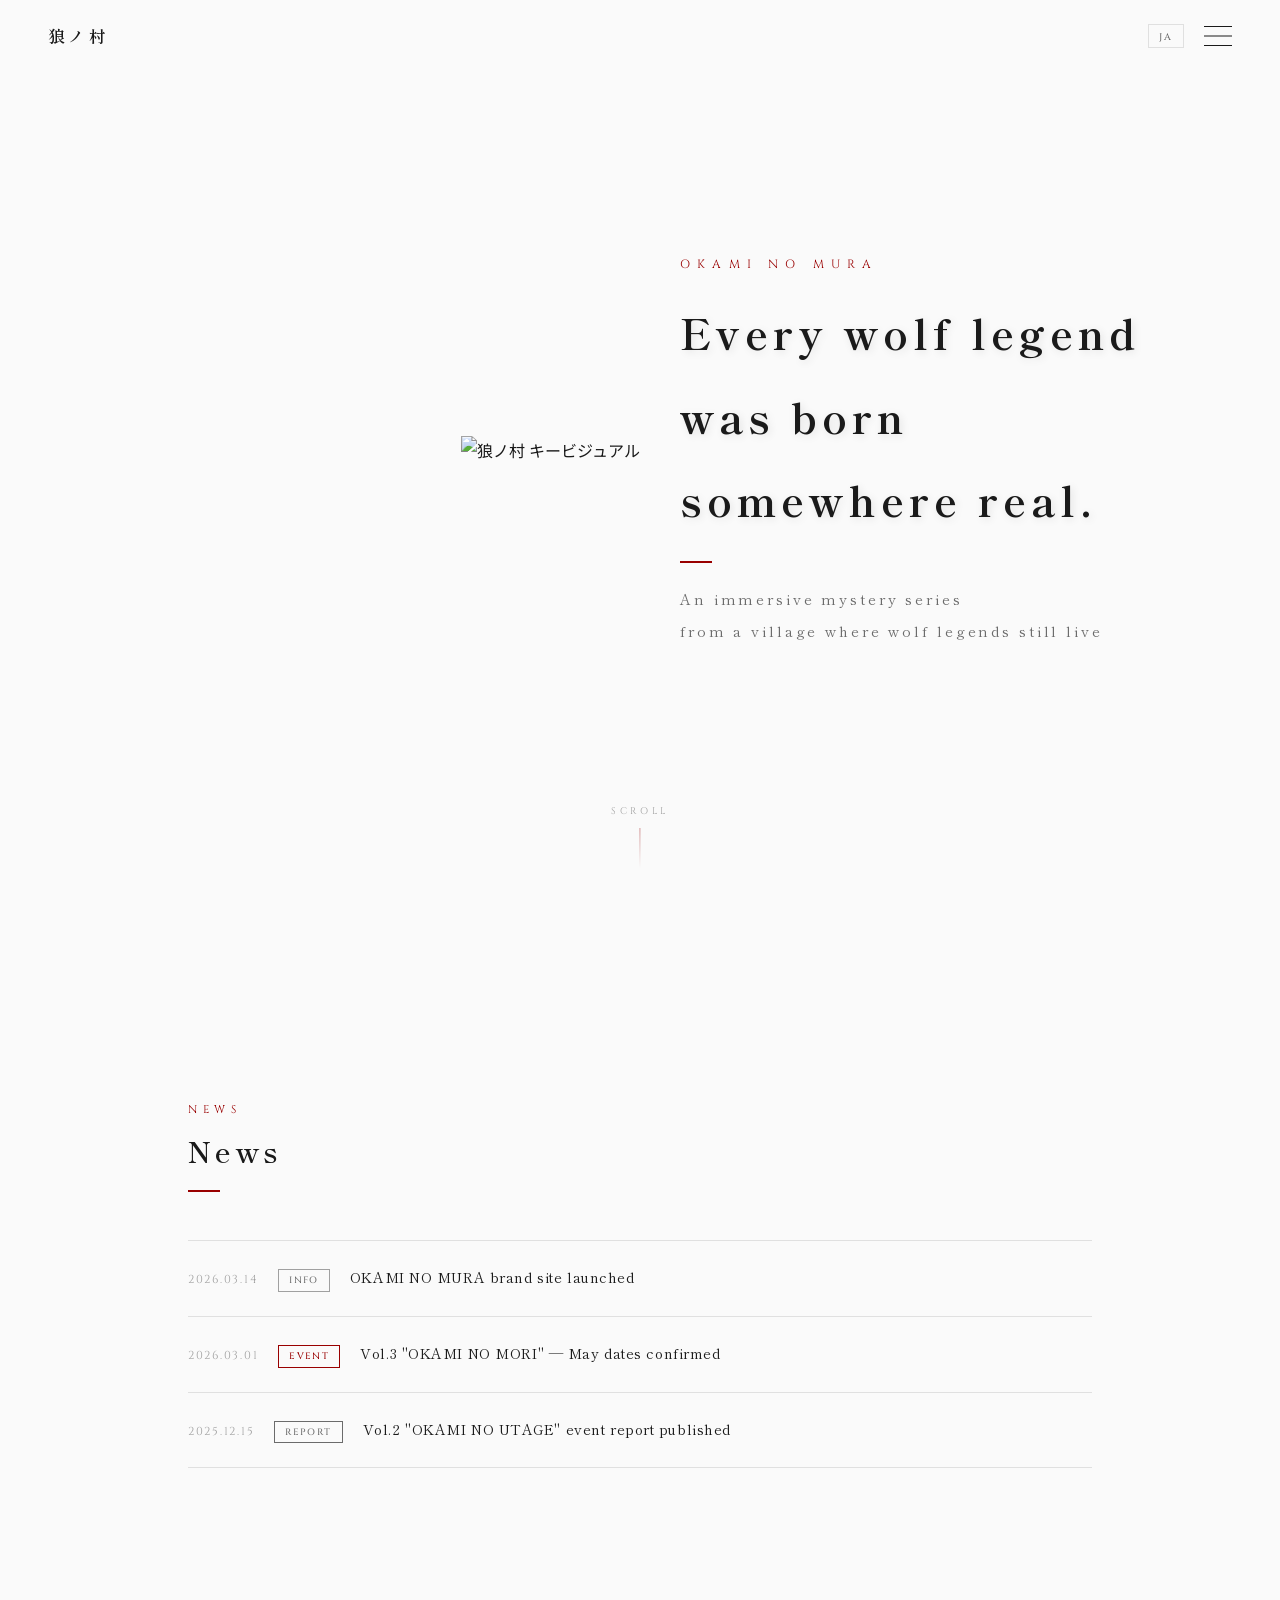
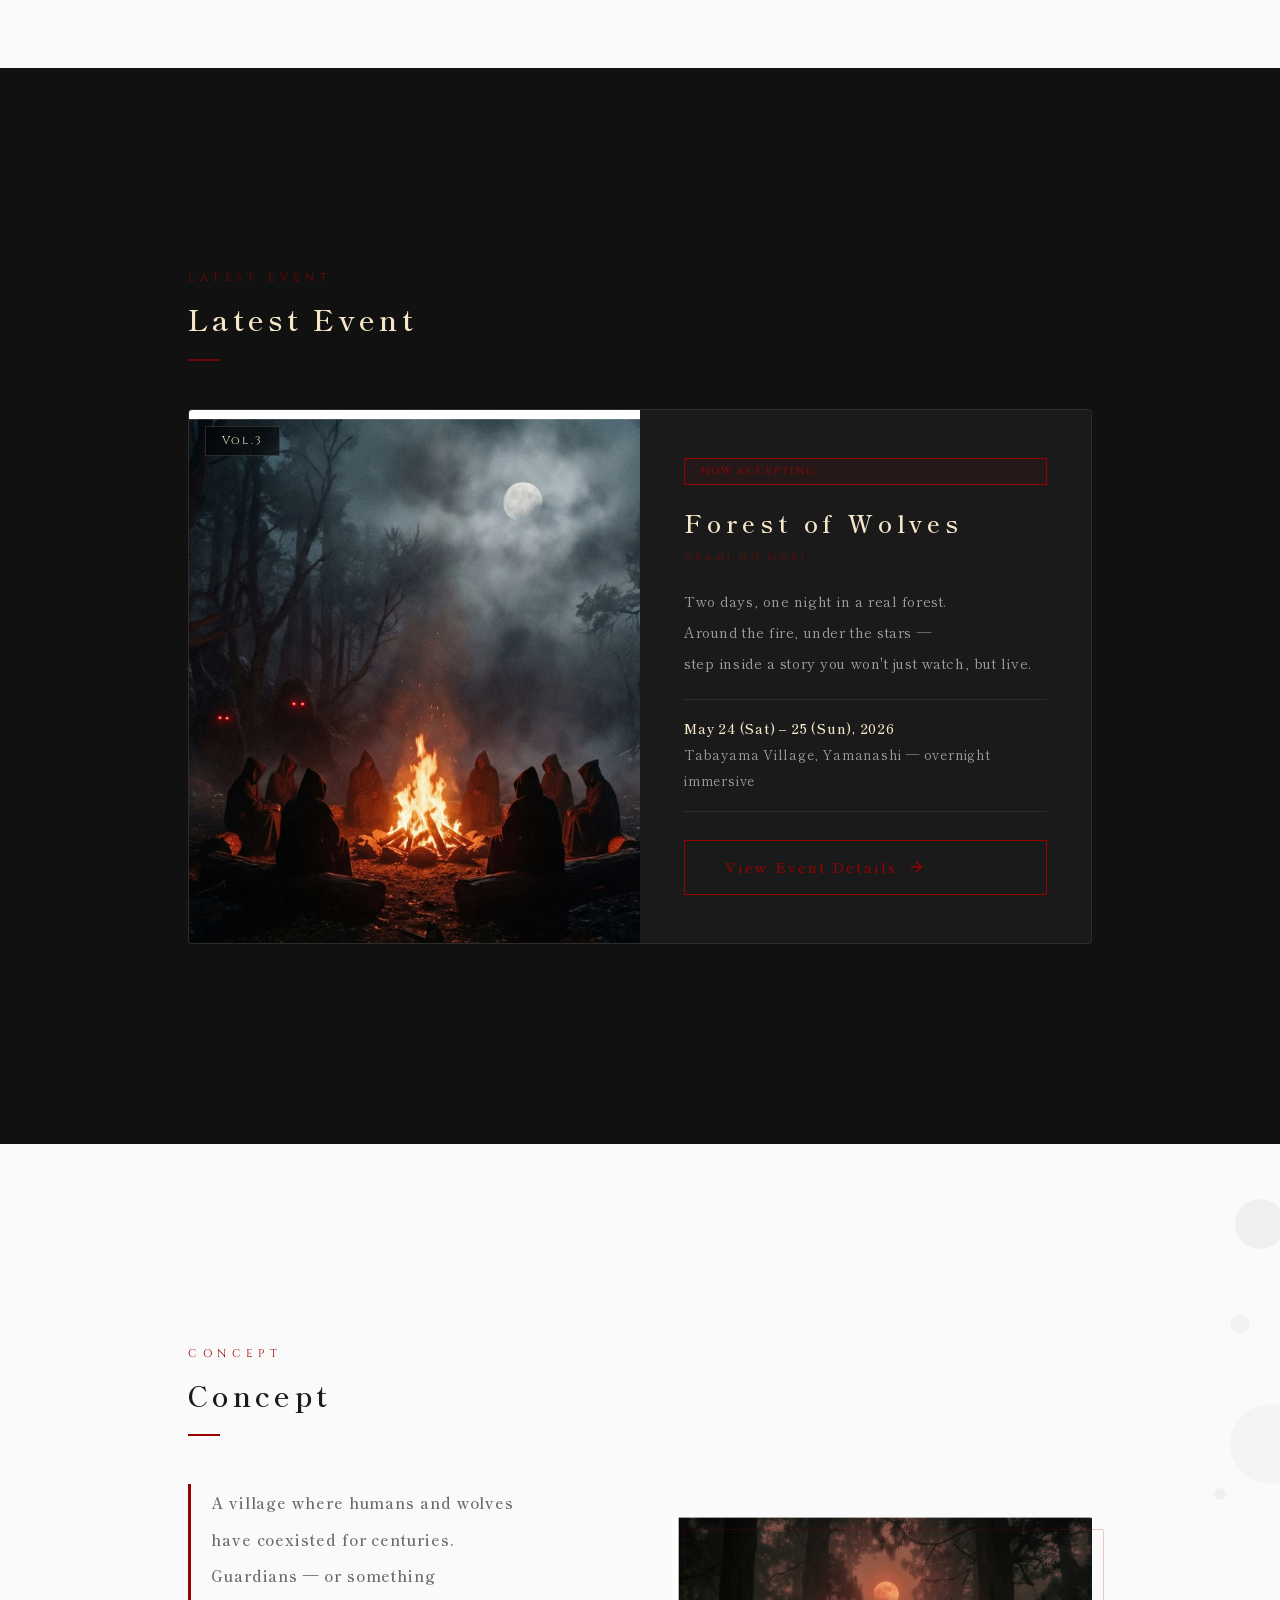
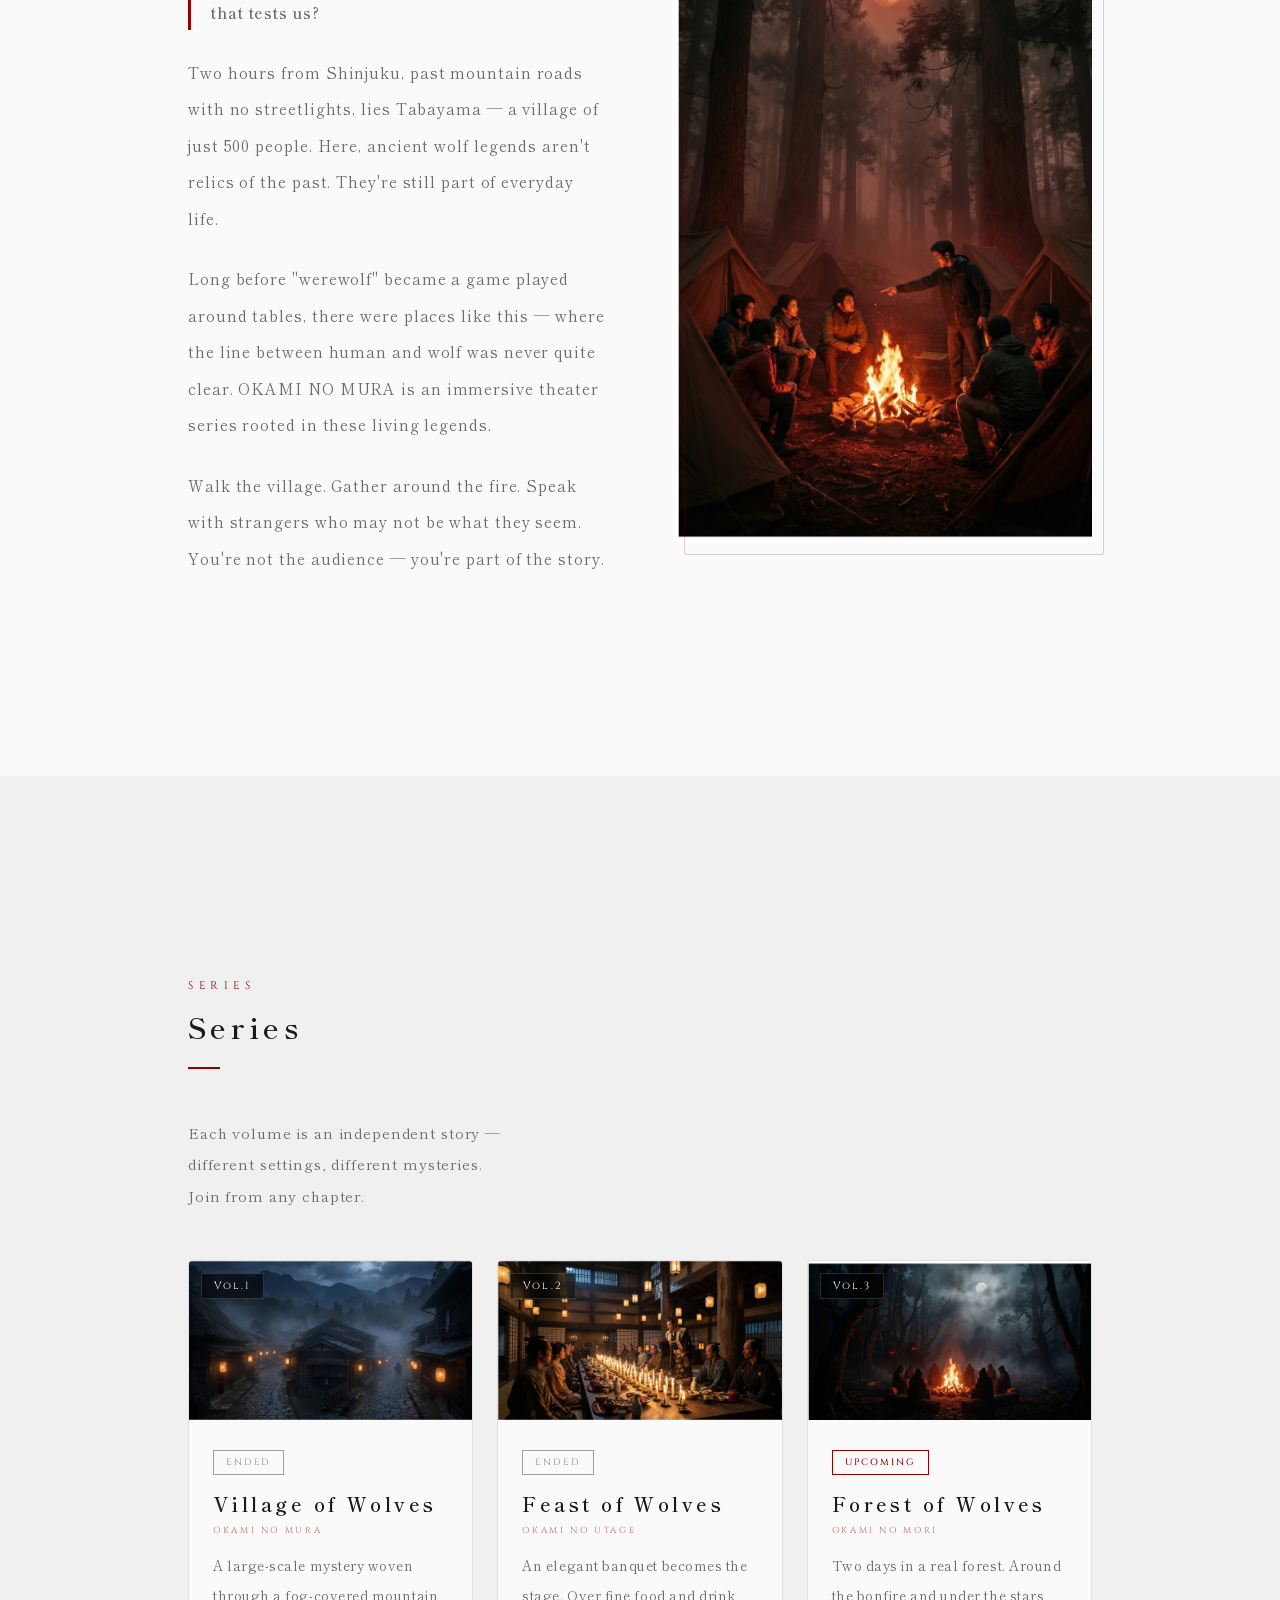
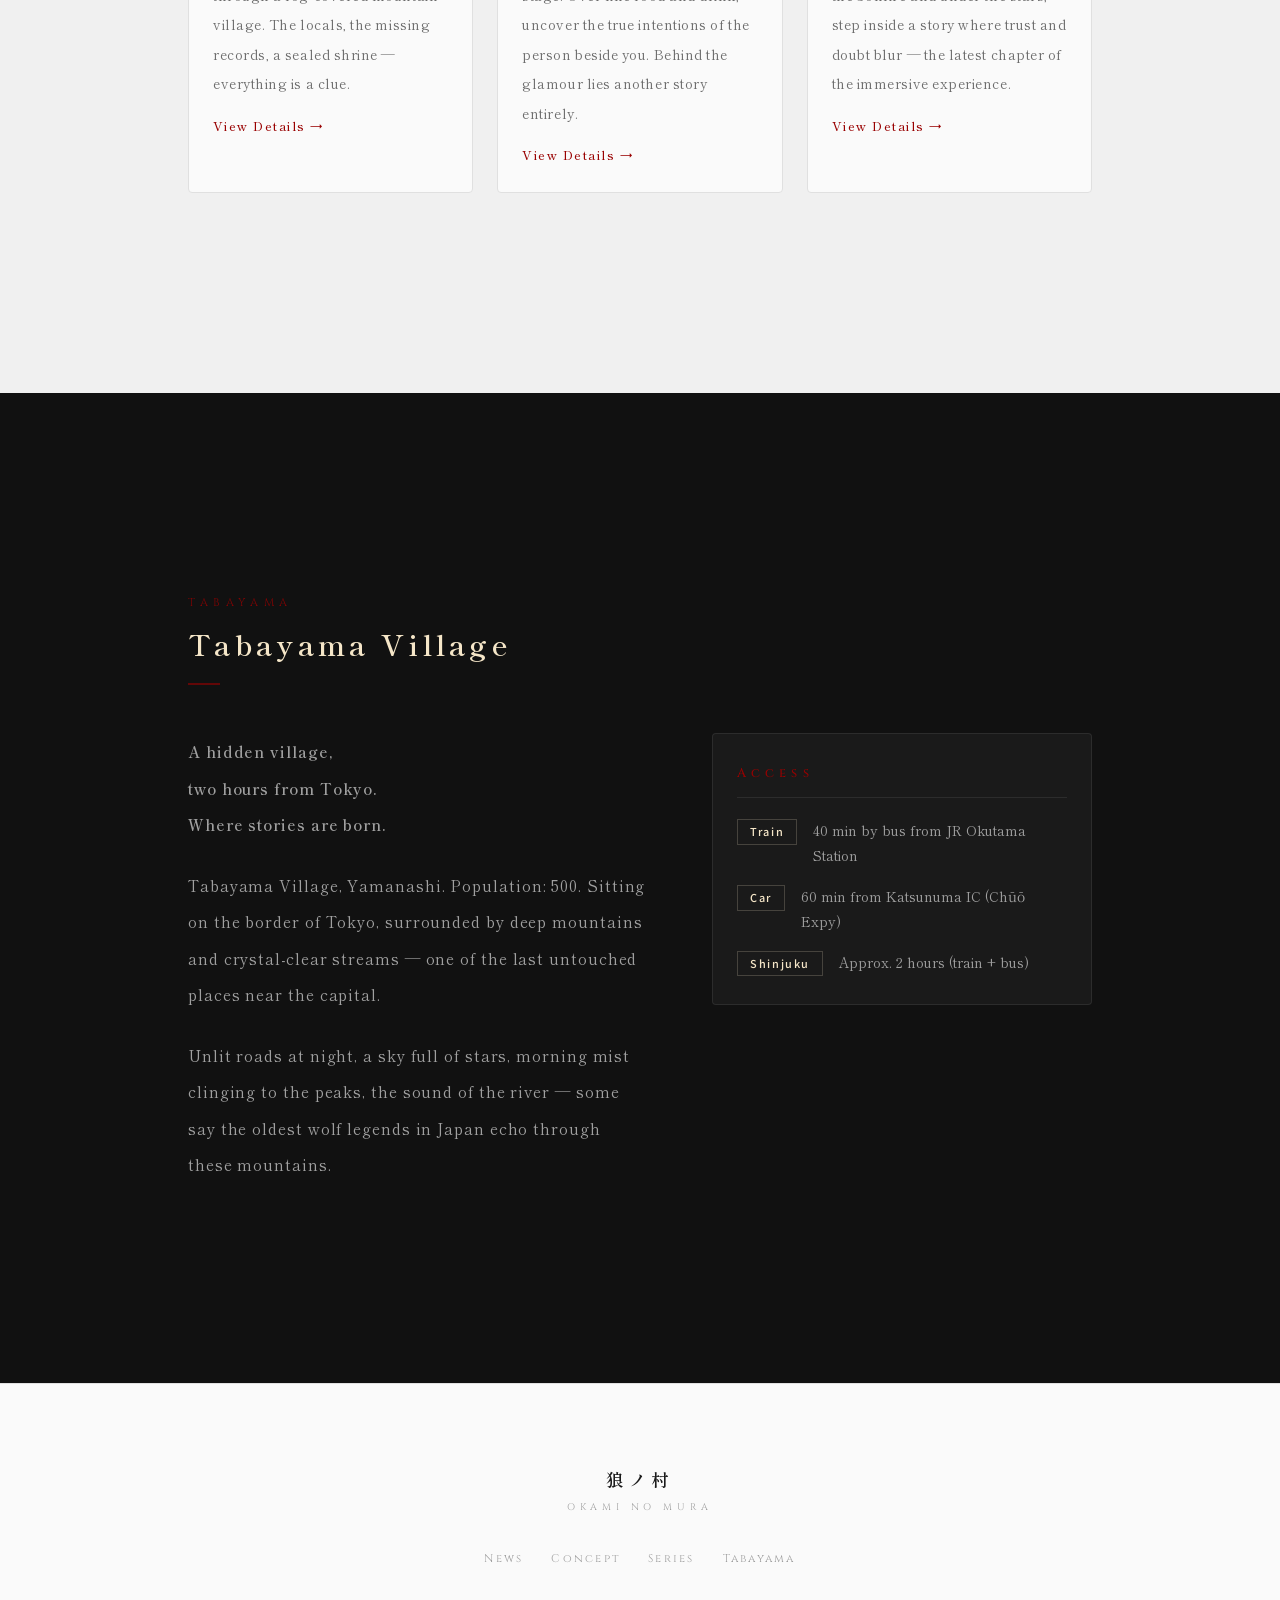
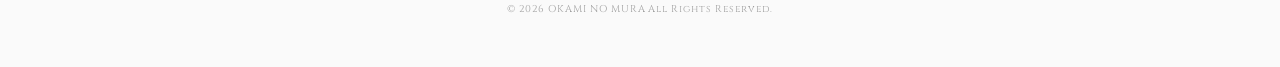
==== commit a5580c7e: "Add browser language auto-detection and localized links - Auto-detect browser language: English brow" ====
--- a/index.html
+++ b/index.html
@@ -121,7 +121,7 @@
             <p class="latest__card-sub" data-i18n="sub_mori">OKAMI NO MORI</p>
             <p class="latest__card-text" data-i18n="latest_text">本物の森で一泊二日。焚き火と星空の下、<br>嘘をつき、見破り、信じる──<br>身体ごと物語に入り込む、リアル人狼体験。</p>
             <div class="latest__card-info" data-i18n="latest_info"><p><strong>2026年 5月24日（土）〜 25日（日）</strong></p><p>山梨県丹波山村 ─ 一泊二日</p></div>
-            <a href="#" class="btn btn--crimson">
+            <a href="https://okami-no-mori.netlify.app" target="_blank" rel="noopener" class="btn btn--crimson" data-link="mori">
               <span data-i18n="latest_cta">イベント詳細を見る</span>
               <svg width="18" height="18" viewBox="0 0 24 24" fill="none" stroke="currentColor" stroke-width="2"><path d="M5 12h14M12 5l7 7-7 7"/></svg>
             </a>
@@ -199,7 +199,7 @@
           </a>
 
           <!-- Vol.3 -->
-          <a href="#" class="series-card reveal" style="--delay:.45s">
+          <a href="https://okami-no-mori.netlify.app" target="_blank" rel="noopener" class="series-card reveal" style="--delay:.45s" data-link="mori">
             <div class="series-card__img">
               <img src="images/hero_top.jpg" alt="狼ノ森" loading="lazy">
               <span class="series-card__vol">Vol.3</span>
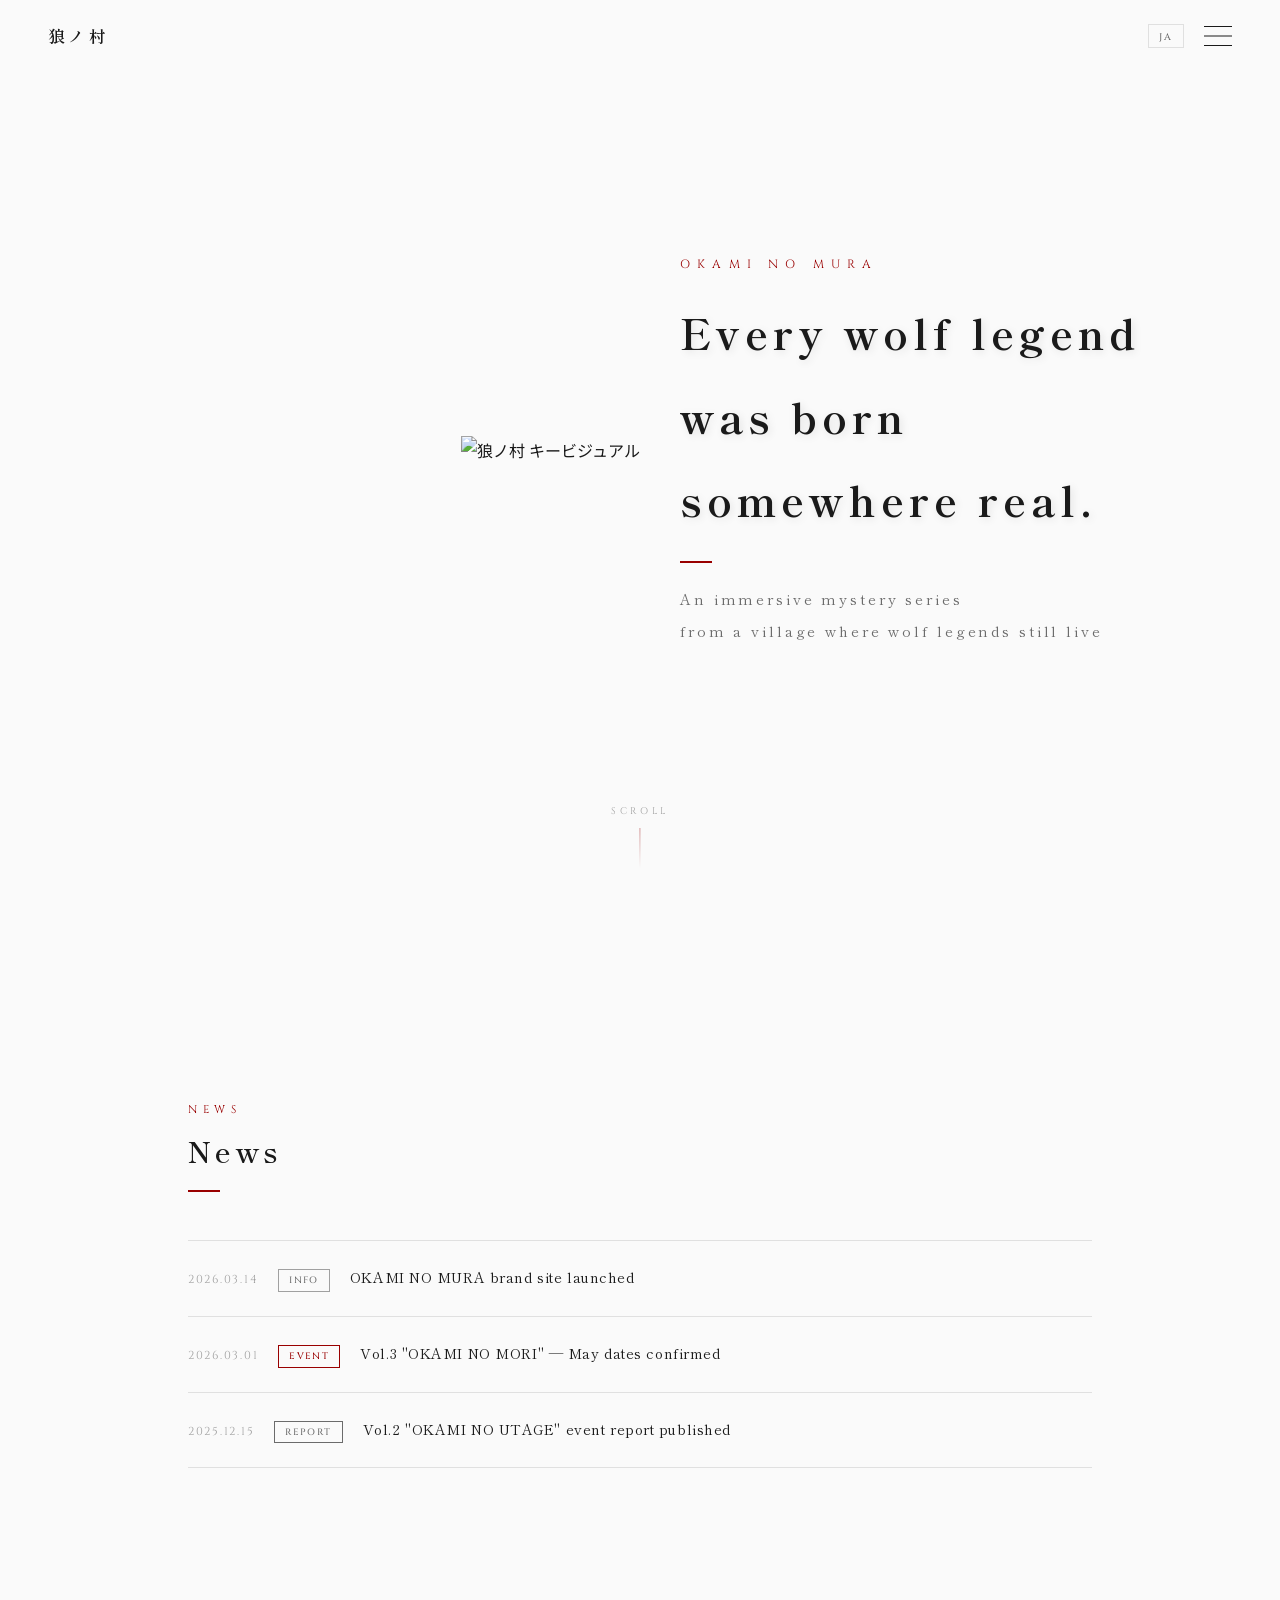
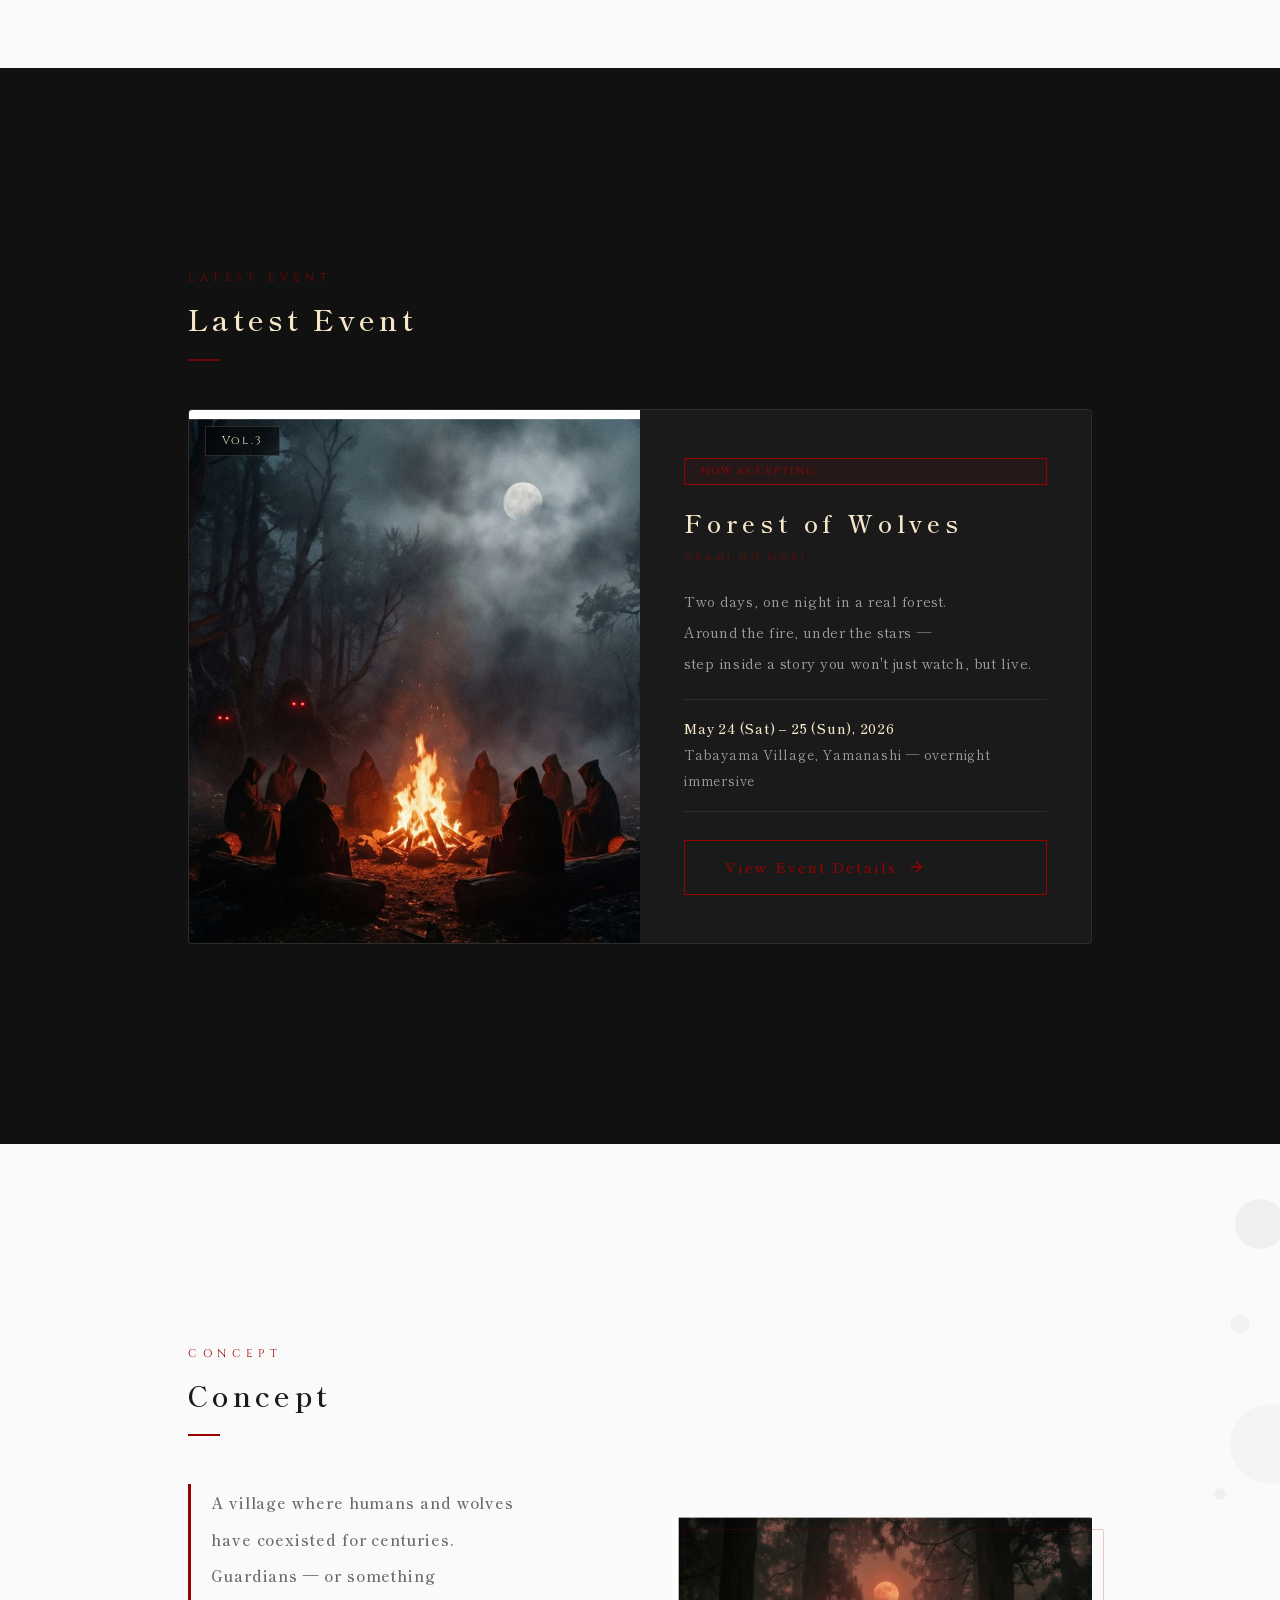
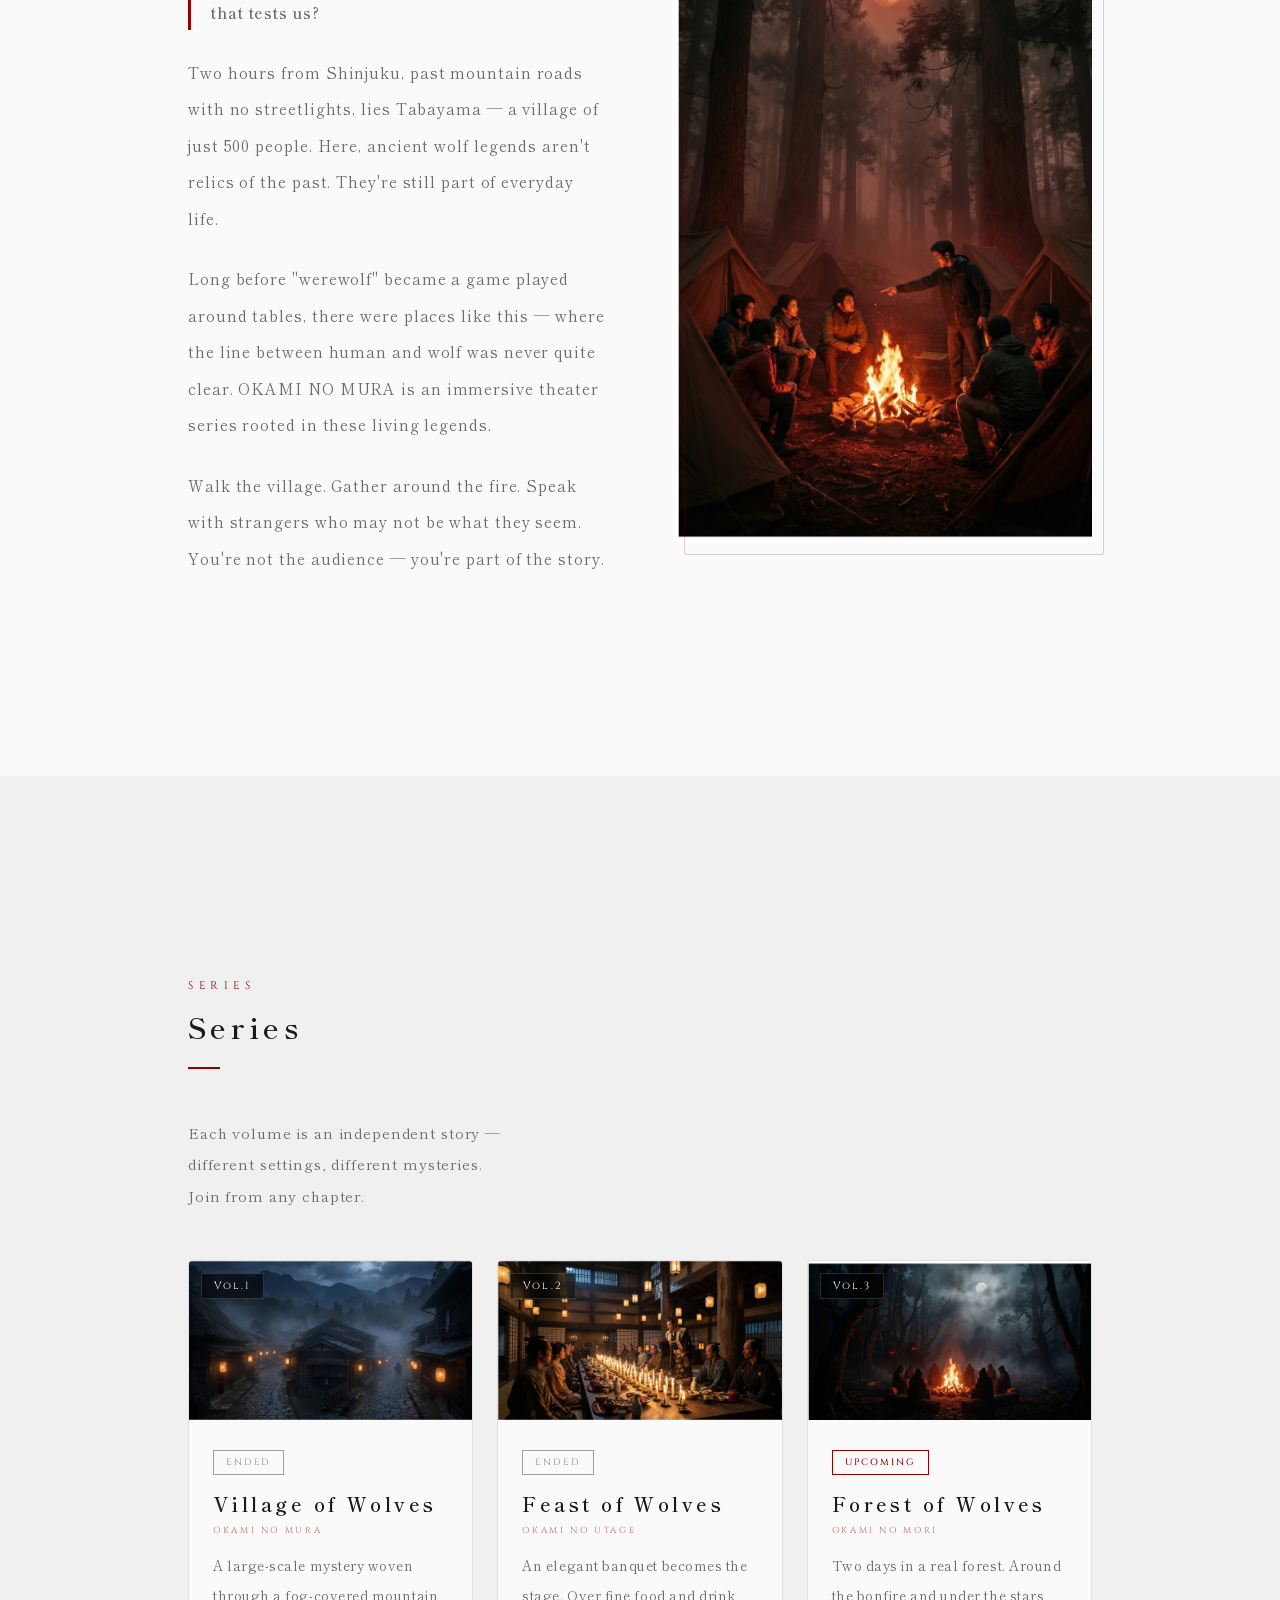
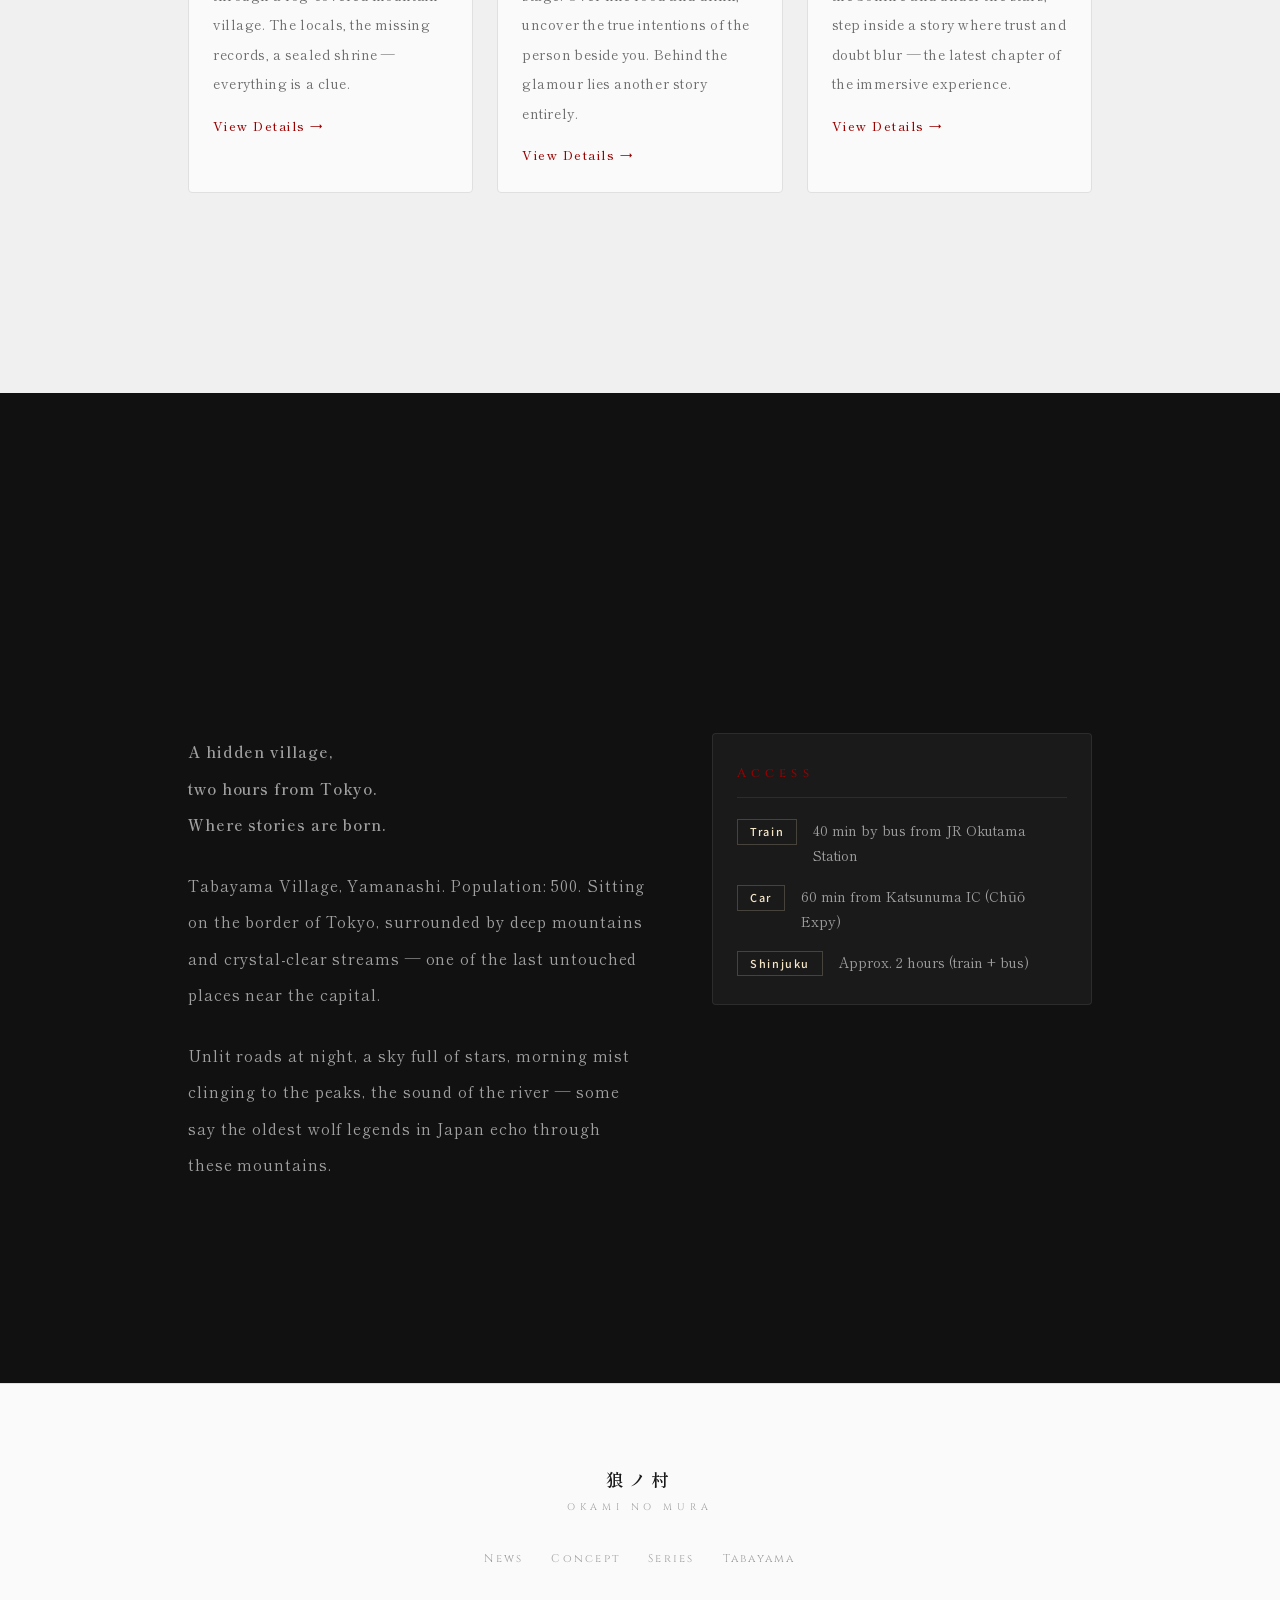
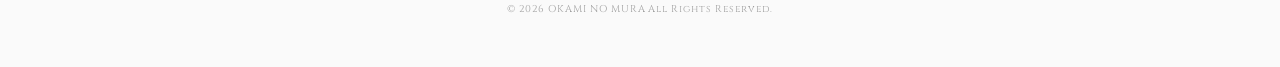
==== commit 6de4d9ae: "Add /en URL support for English version - Add _redirects for Netlify to serve index.html at /en path" ====
--- a/index.html
+++ b/index.html
@@ -10,6 +10,14 @@
   <link rel="preconnect" href="https://fonts.gstatic.com" crossorigin>
   <link href="https://fonts.googleapis.com/css2?family=Cinzel:wght@400;500;600;700&family=Shippori+Mincho:wght@400;500;600;700&family=Noto+Sans+JP:wght@300;400;500;700&family=Noto+Serif+JP:wght@400;500;600;700&display=swap" rel="stylesheet">
   <link rel="stylesheet" href="css/style.css">
+  <script>
+    (function(){
+      var p=location.pathname,l;
+      if(p==='/en'||p==='/en/')l='en';
+      else l=(navigator.language||'ja').toLowerCase().startsWith('ja')?'ja':'en';
+      document.documentElement.lang=l;
+    })();
+  </script>
 </head>
 <body>
 
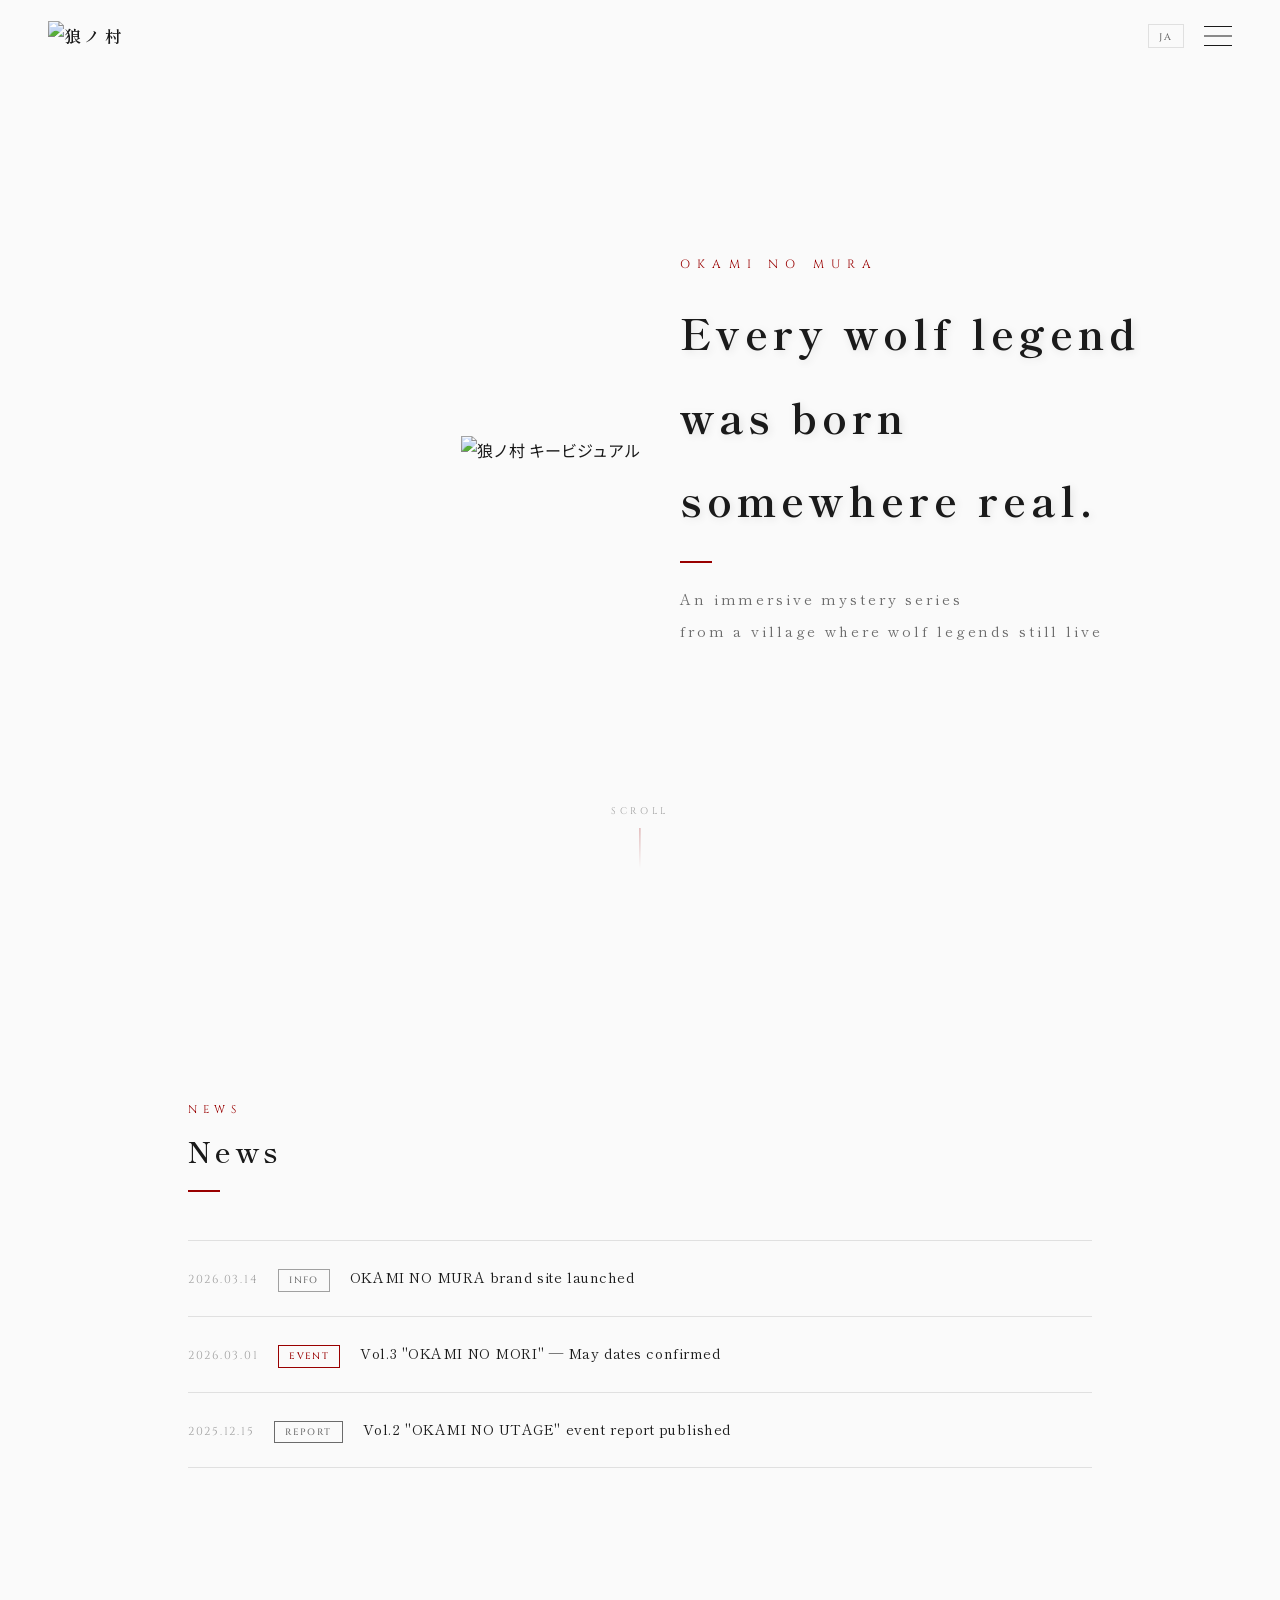
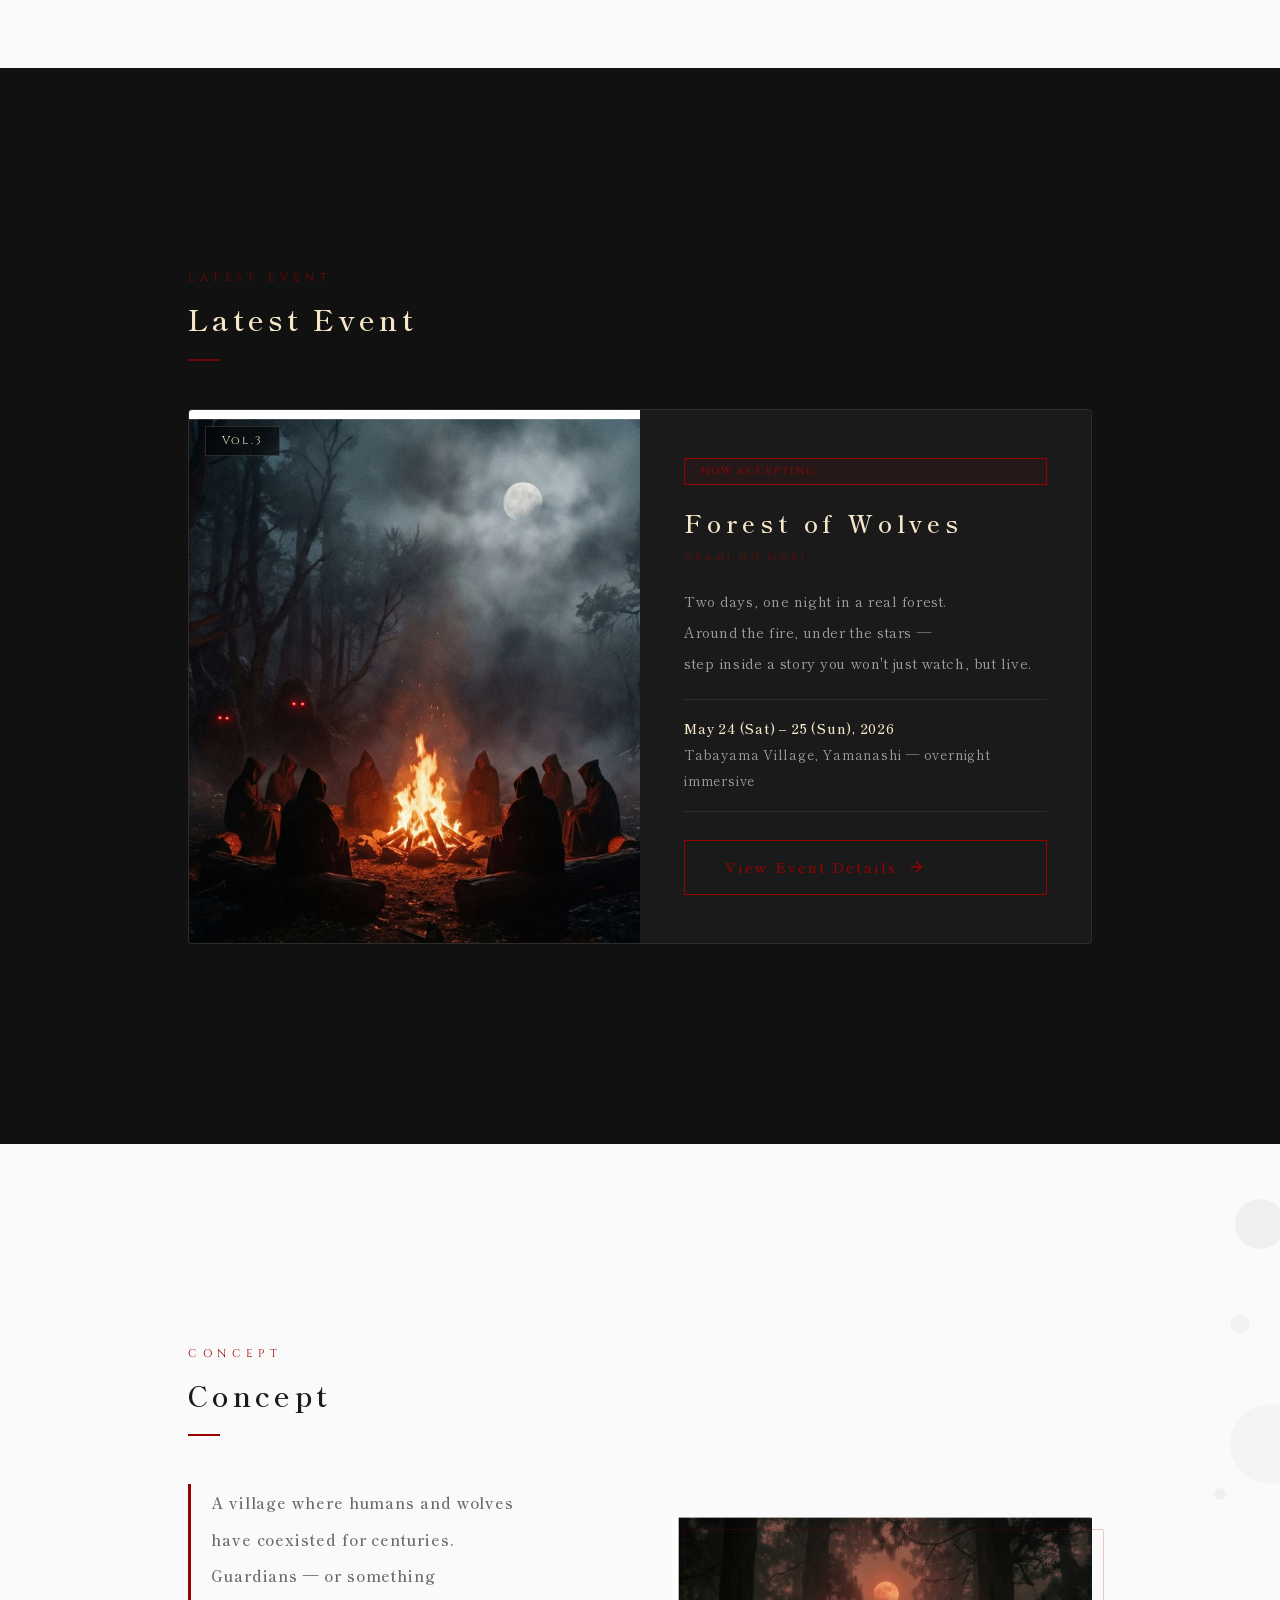
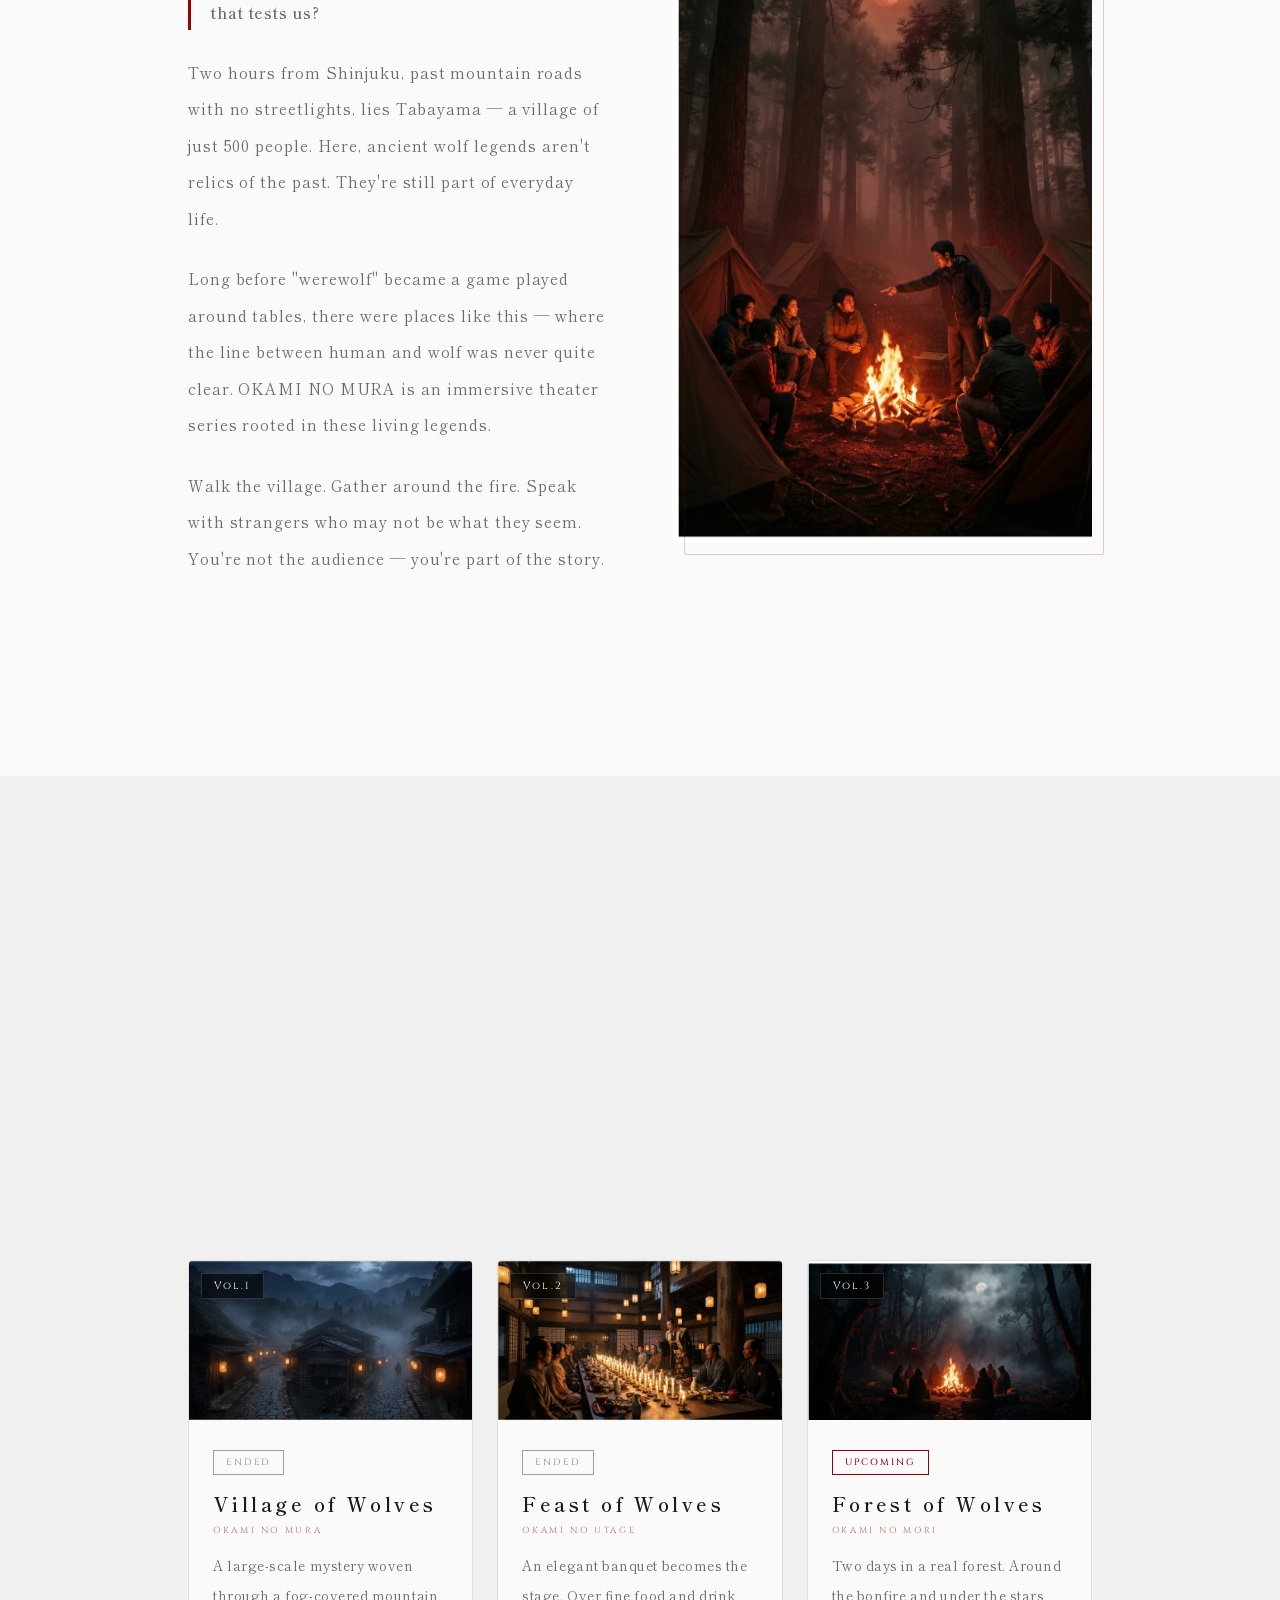
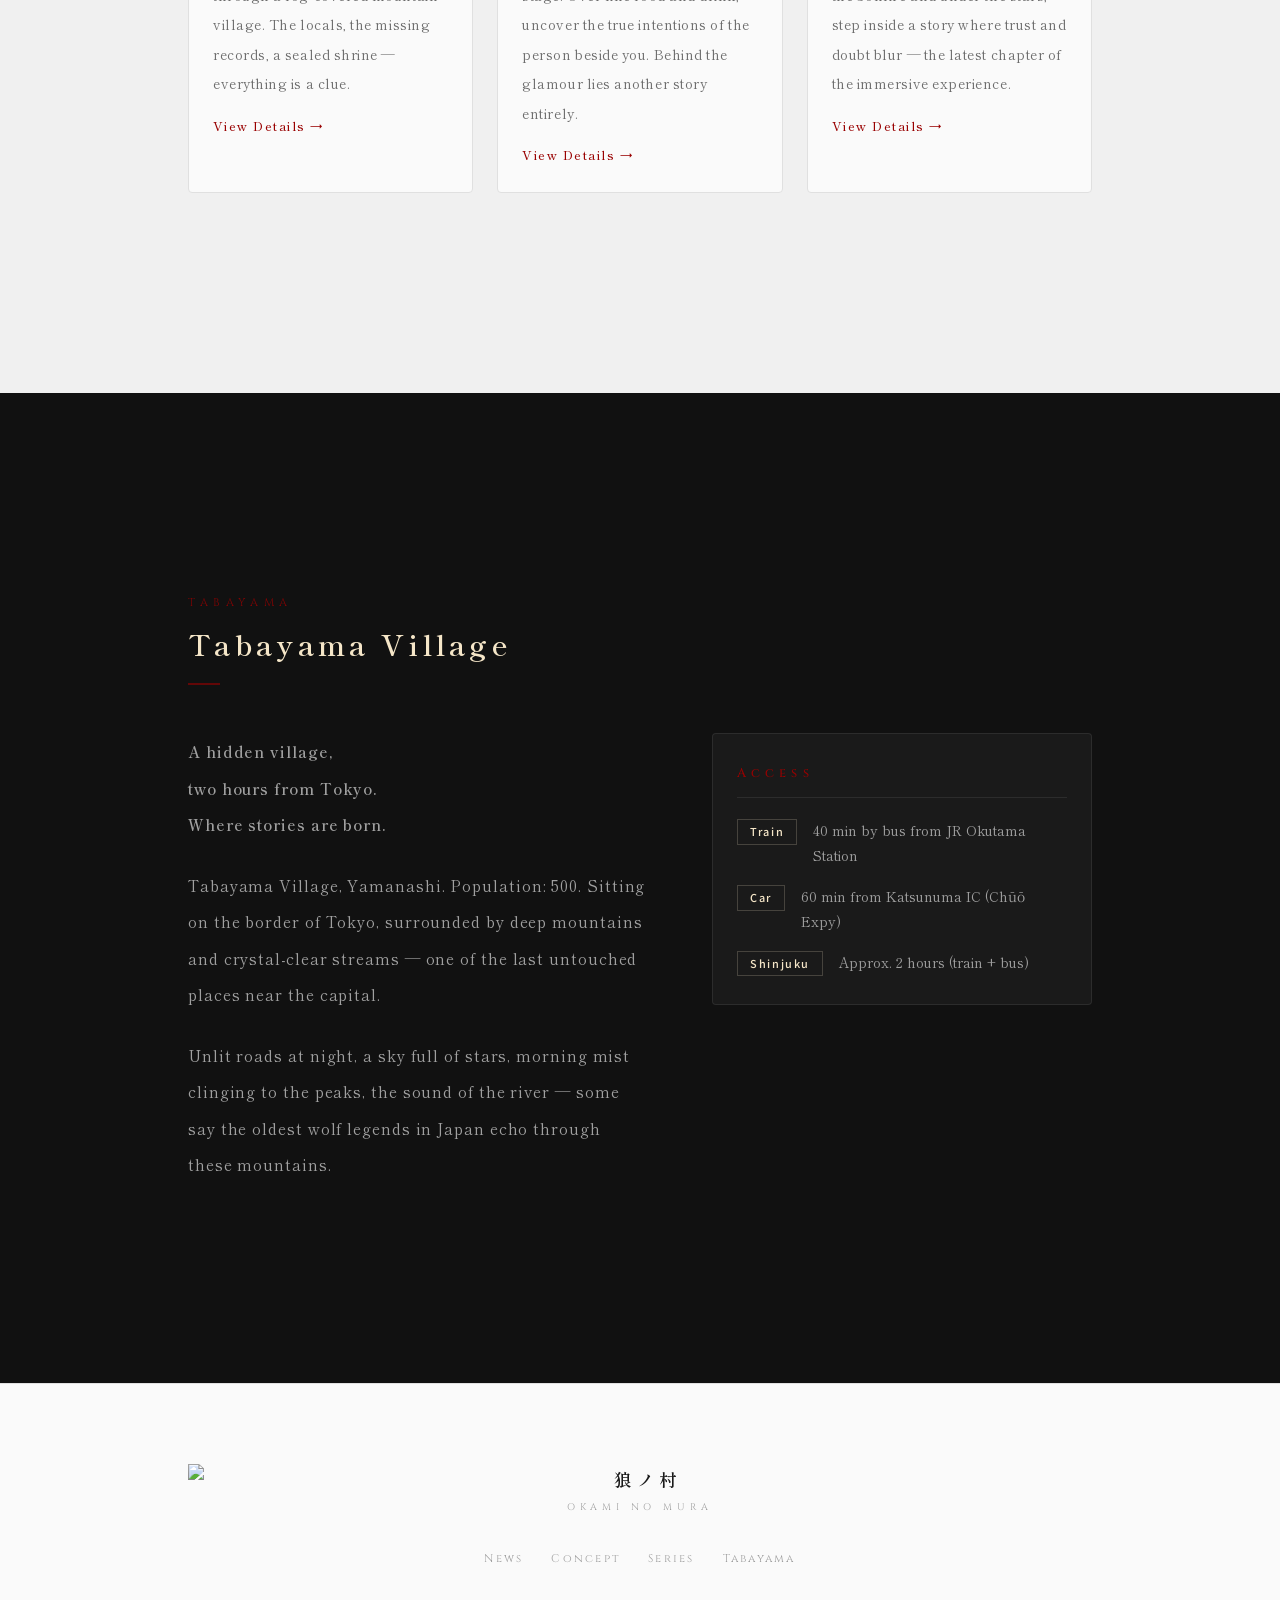
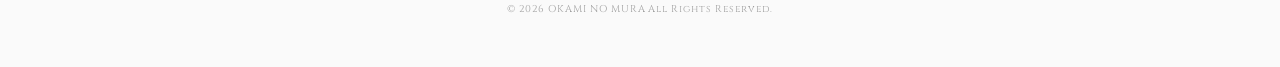
==== commit 1a4d4c87: "Replace text logo with image logo, add JA/EN logo switching - New logos: logo_okami_mura_h (JA), log" ====
--- a/index.html
+++ b/index.html
@@ -5,6 +5,22 @@
   <meta name="viewport" content="width=device-width, initial-scale=1.0">
   <title>狼ノ村 ─ 丹波山村イマーシブプロジェクト</title>
   <meta name="description" content="東京から2時間の秘境・丹波山村。本物の村を舞台にした体験型マーダーミステリーシリーズ「狼ノ村」公式サイト。">
+  <!-- OGP -->
+  <meta property="og:title" content="狼ノ村 ─ 丹波山村イマーシブプロジェクト">
+  <meta property="og:description" content="狼伝承の残る村で起こる、人と狼のミステリーシリーズ。東京から2時間の秘境・丹波山村を舞台にした体験型イマーシブシアター。">
+  <meta property="og:type" content="website">
+  <meta property="og:url" content="https://tabayama-wolfstory.netlify.app/">
+  <meta property="og:image" content="https://tabayama-wolfstory.netlify.app/images/ogp.png">
+  <meta property="og:image:width" content="1200">
+  <meta property="og:image:height" content="630">
+  <meta property="og:locale" content="ja_JP">
+  <meta property="og:locale:alternate" content="en_US">
+  <meta property="og:site_name" content="狼ノ村 OKAMI NO MURA">
+  <!-- Twitter Card -->
+  <meta name="twitter:card" content="summary_large_image">
+  <meta name="twitter:title" content="狼ノ村 ─ 丹波山村イマーシブプロジェクト">
+  <meta name="twitter:description" content="狼伝承の残る村で起こる、人と狼のミステリーシリーズ。東京から2時間の秘境・丹波山村を舞台にした体験型イマーシブシアター。">
+  <meta name="twitter:image" content="https://tabayama-wolfstory.netlify.app/images/ogp.png">
   <meta name="theme-color" content="#FAFAFA">
   <link rel="preconnect" href="https://fonts.googleapis.com">
   <link rel="preconnect" href="https://fonts.gstatic.com" crossorigin>
@@ -35,7 +51,9 @@
   <!-- ========== HEADER ========== -->
   <header class="header" id="header">
     <div class="header__inner">
-      <a href="#hero" class="header__logo" data-i18n="header_logo">狼ノ村</a>
+      <a href="#hero" class="header__logo">
+        <img src="images/logo_okami_mura_h.png" alt="狼ノ村" height="40" data-logo-ja="images/logo_okami_mura_h.png" data-logo-en="images/logo_village_of_wolves_h.png">
+      </a>
       <div class="header__right">
         <button class="lang-toggle" id="langToggle" aria-label="Switch language">
           <span class="lang-toggle__label" data-i18n="lang_label">EN</span>
@@ -265,7 +283,9 @@
   <!-- ========== FOOTER ========== -->
   <footer class="footer">
     <div class="container">
-      <p class="footer__logo" data-i18n="header_logo">狼ノ村</p>
+      <p class="footer__logo">
+        <img src="images/logo_okami_mura_h.png" alt="狼ノ村" height="48" data-logo-ja="images/logo_okami_mura_h.png" data-logo-en="images/logo_village_of_wolves_h.png">
+      </p>
       <p class="footer__en">OKAMI NO MURA</p>
       <nav class="footer__nav">
         <a href="#news">News</a>
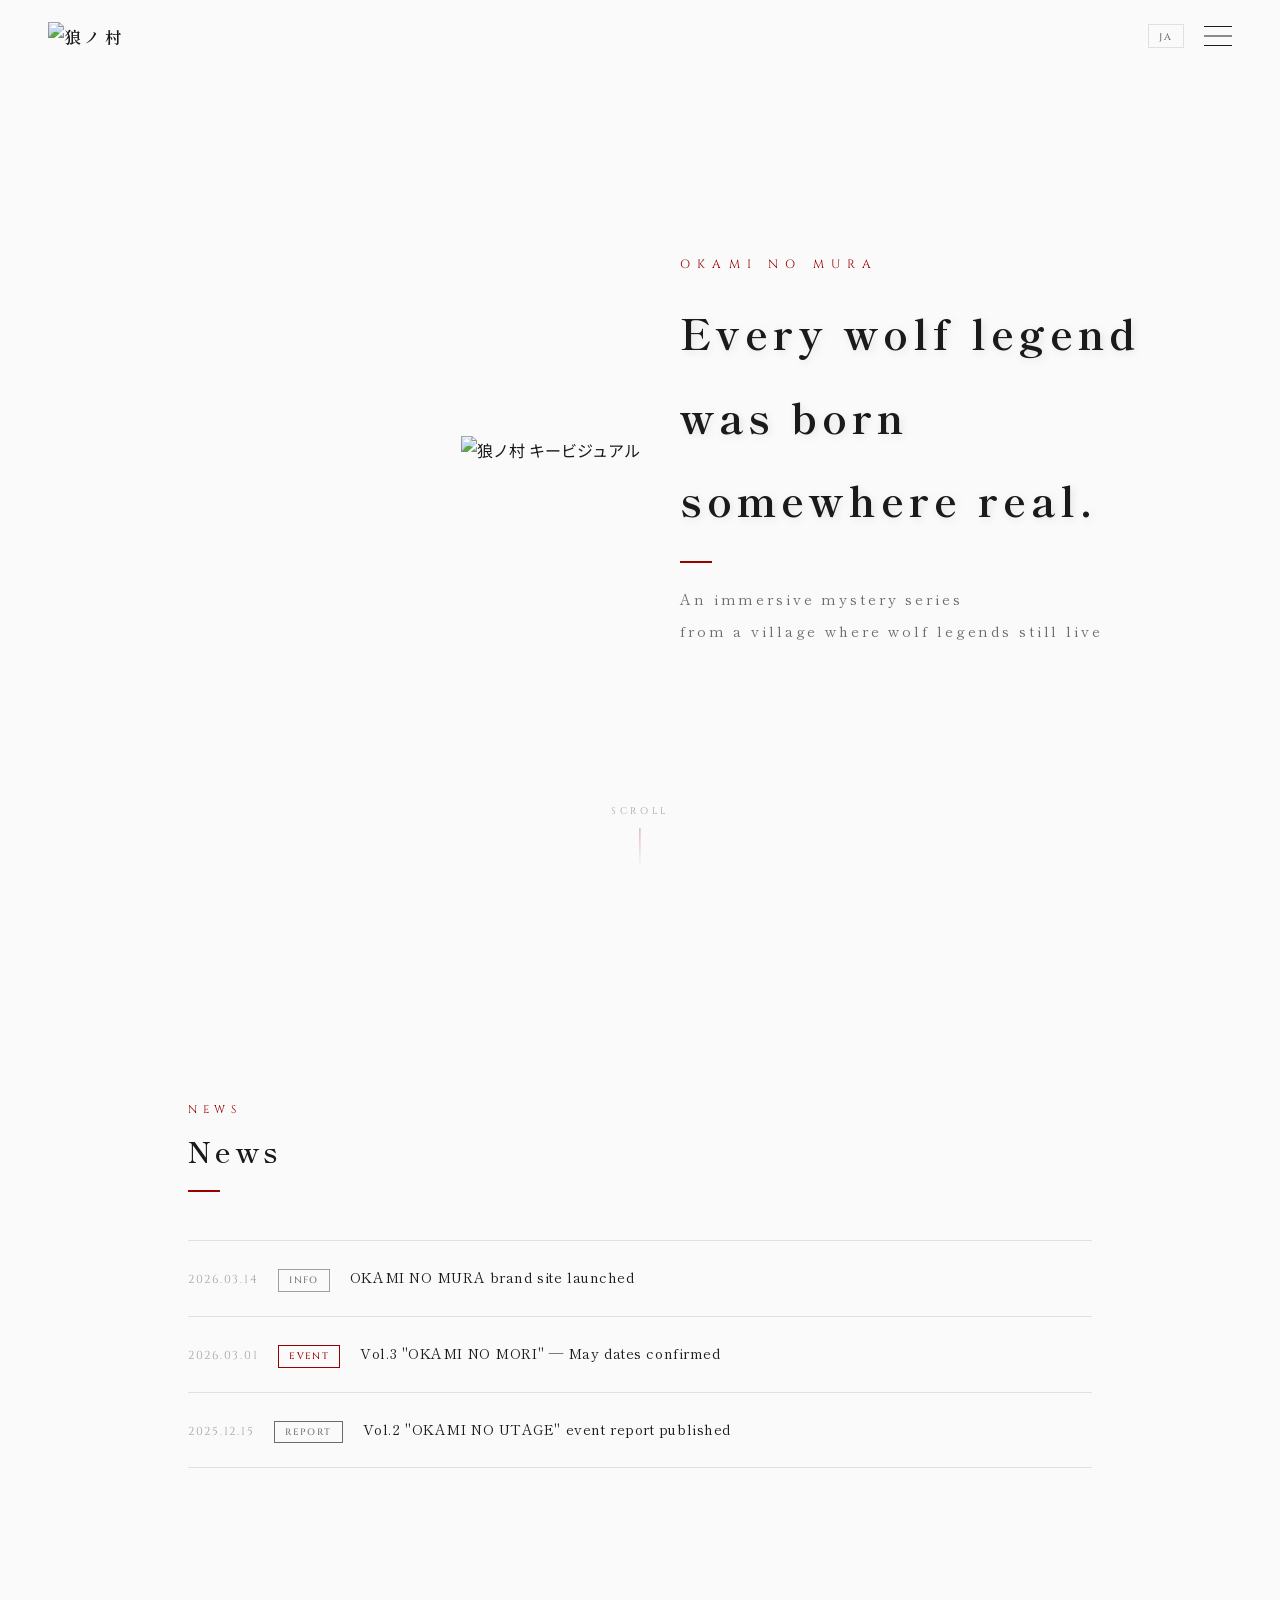
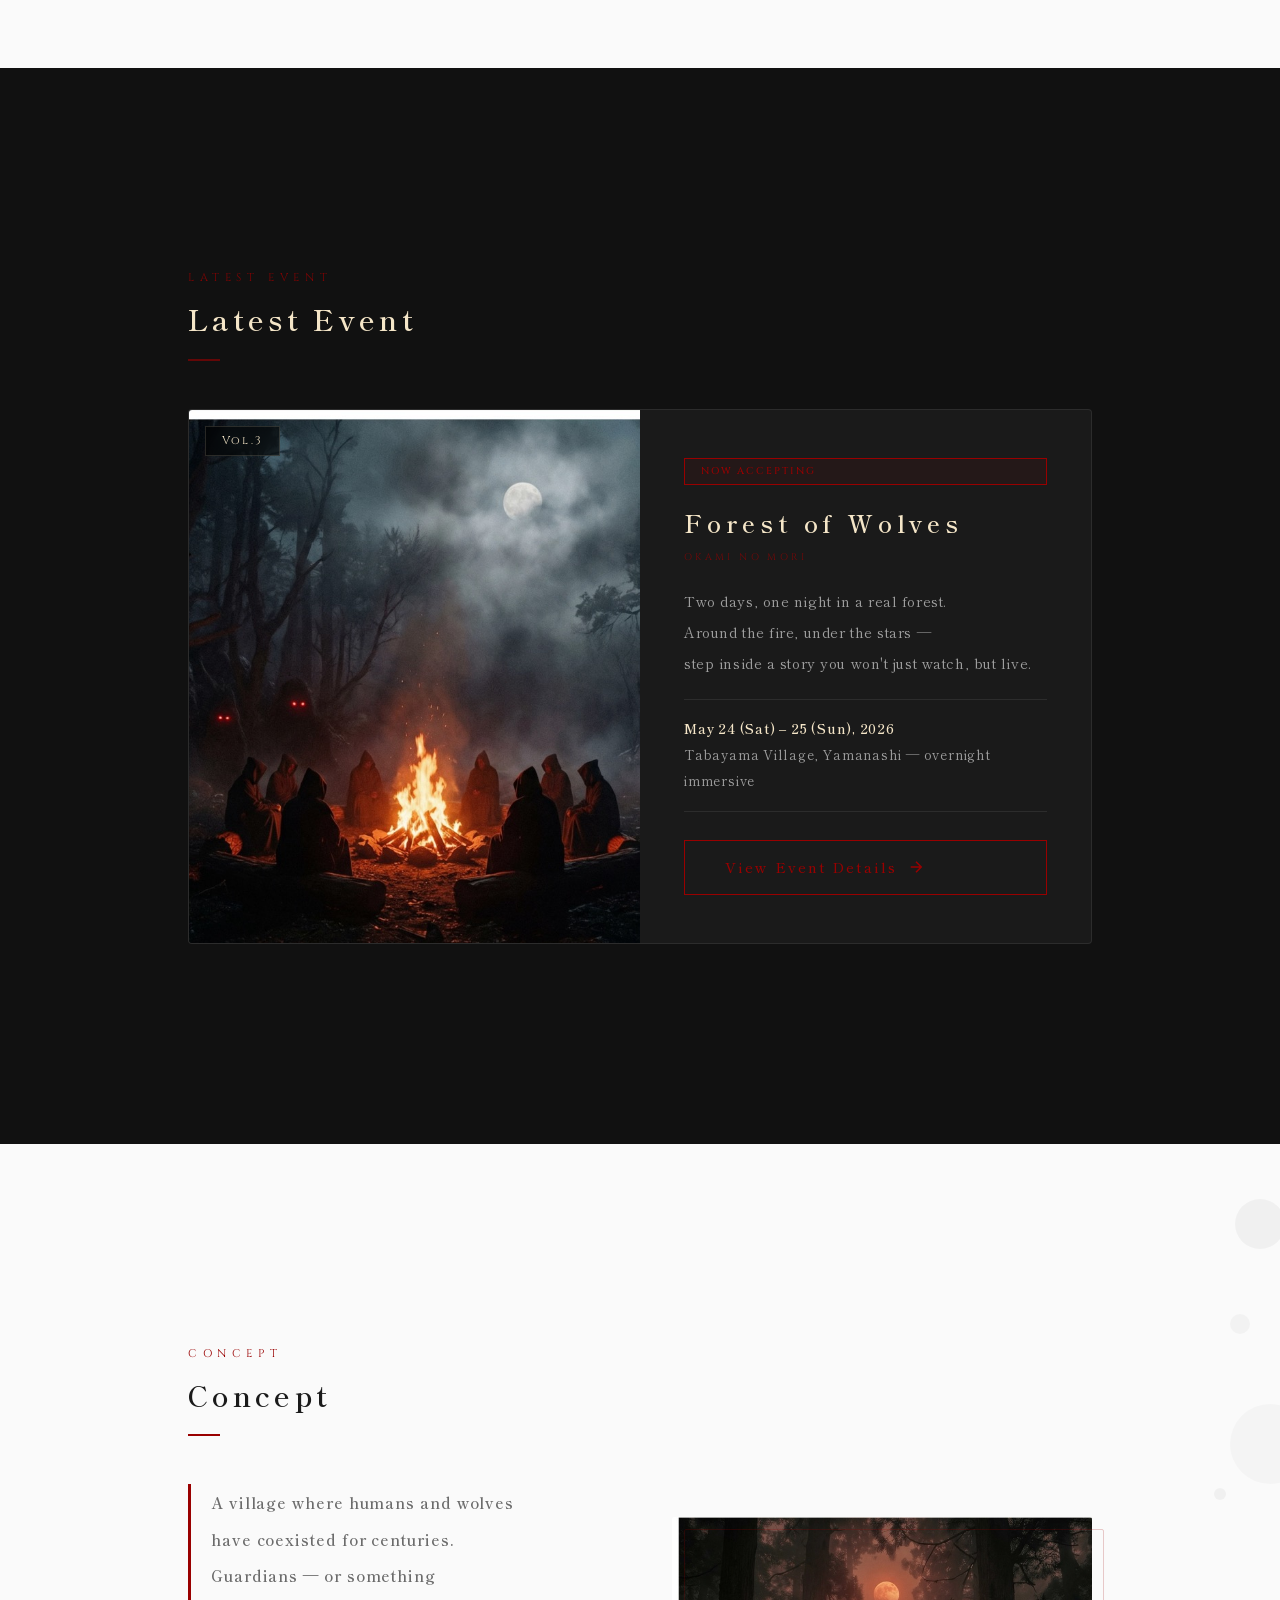
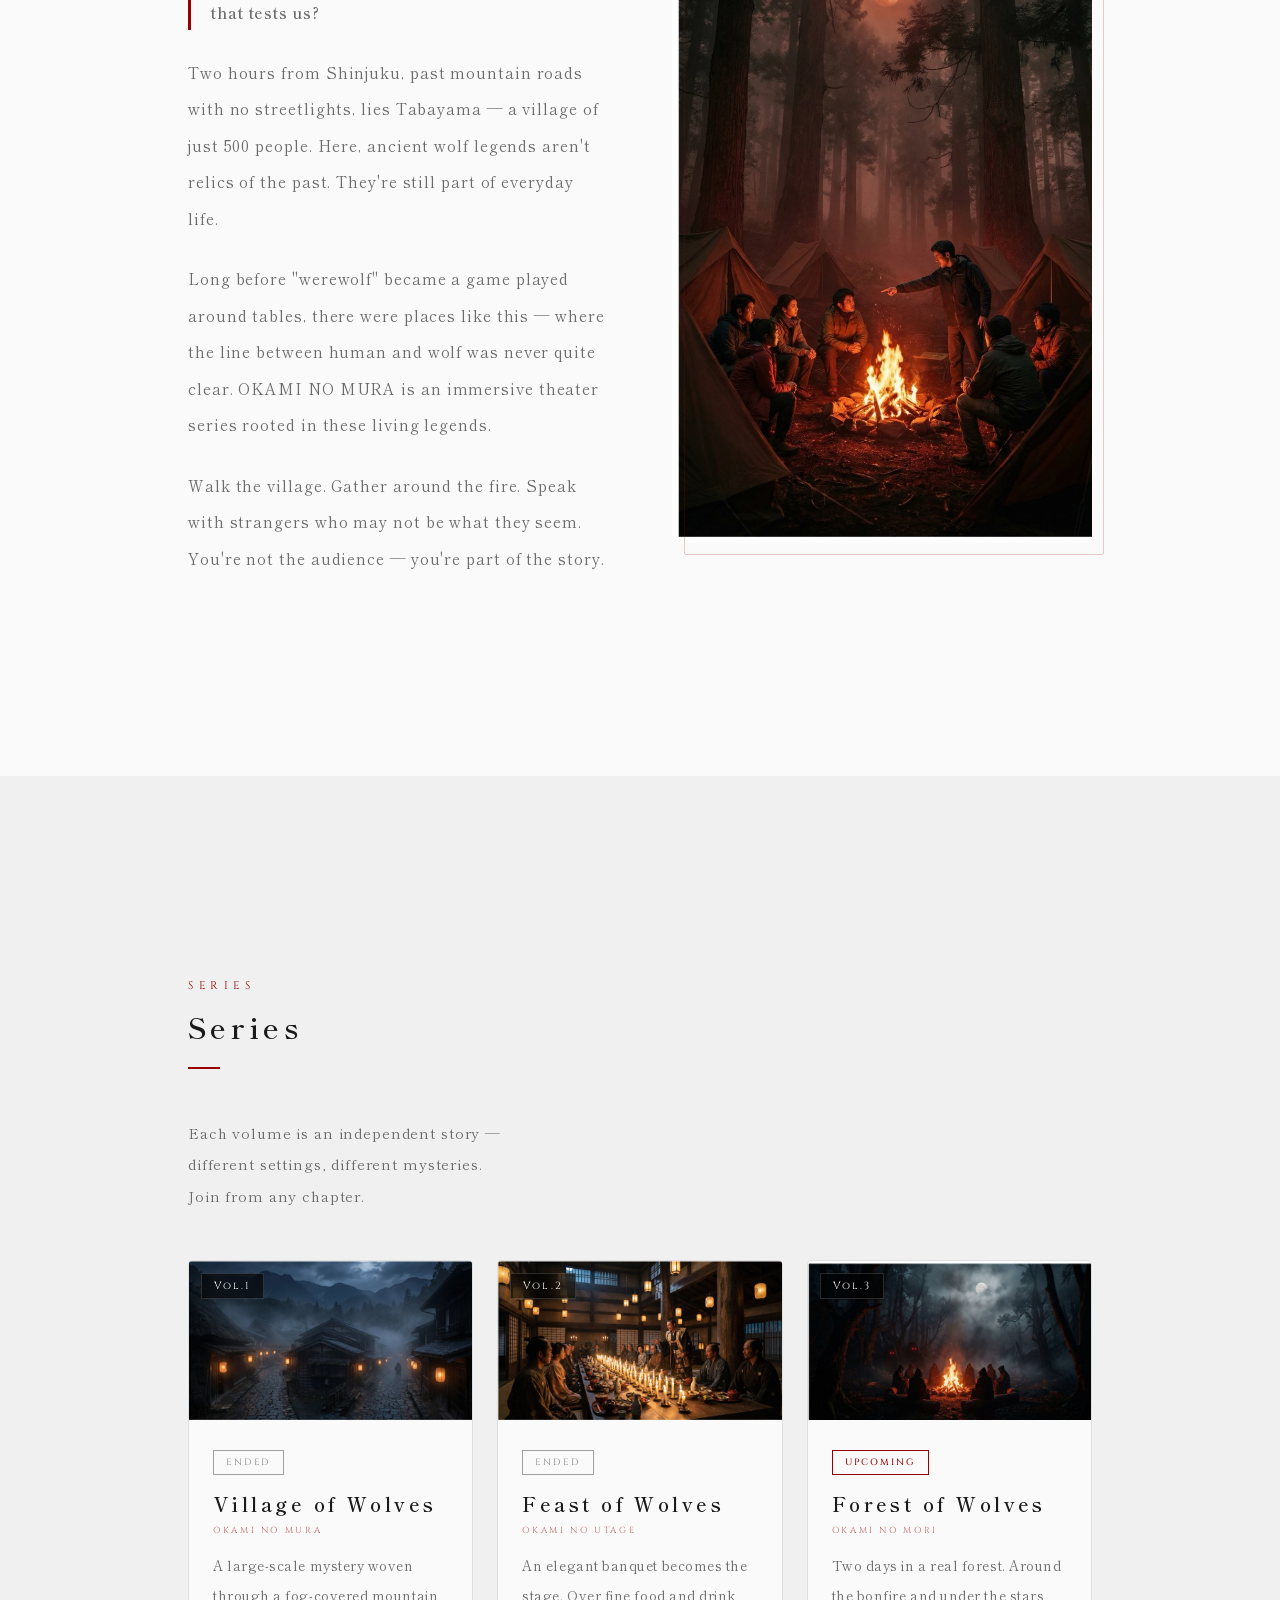
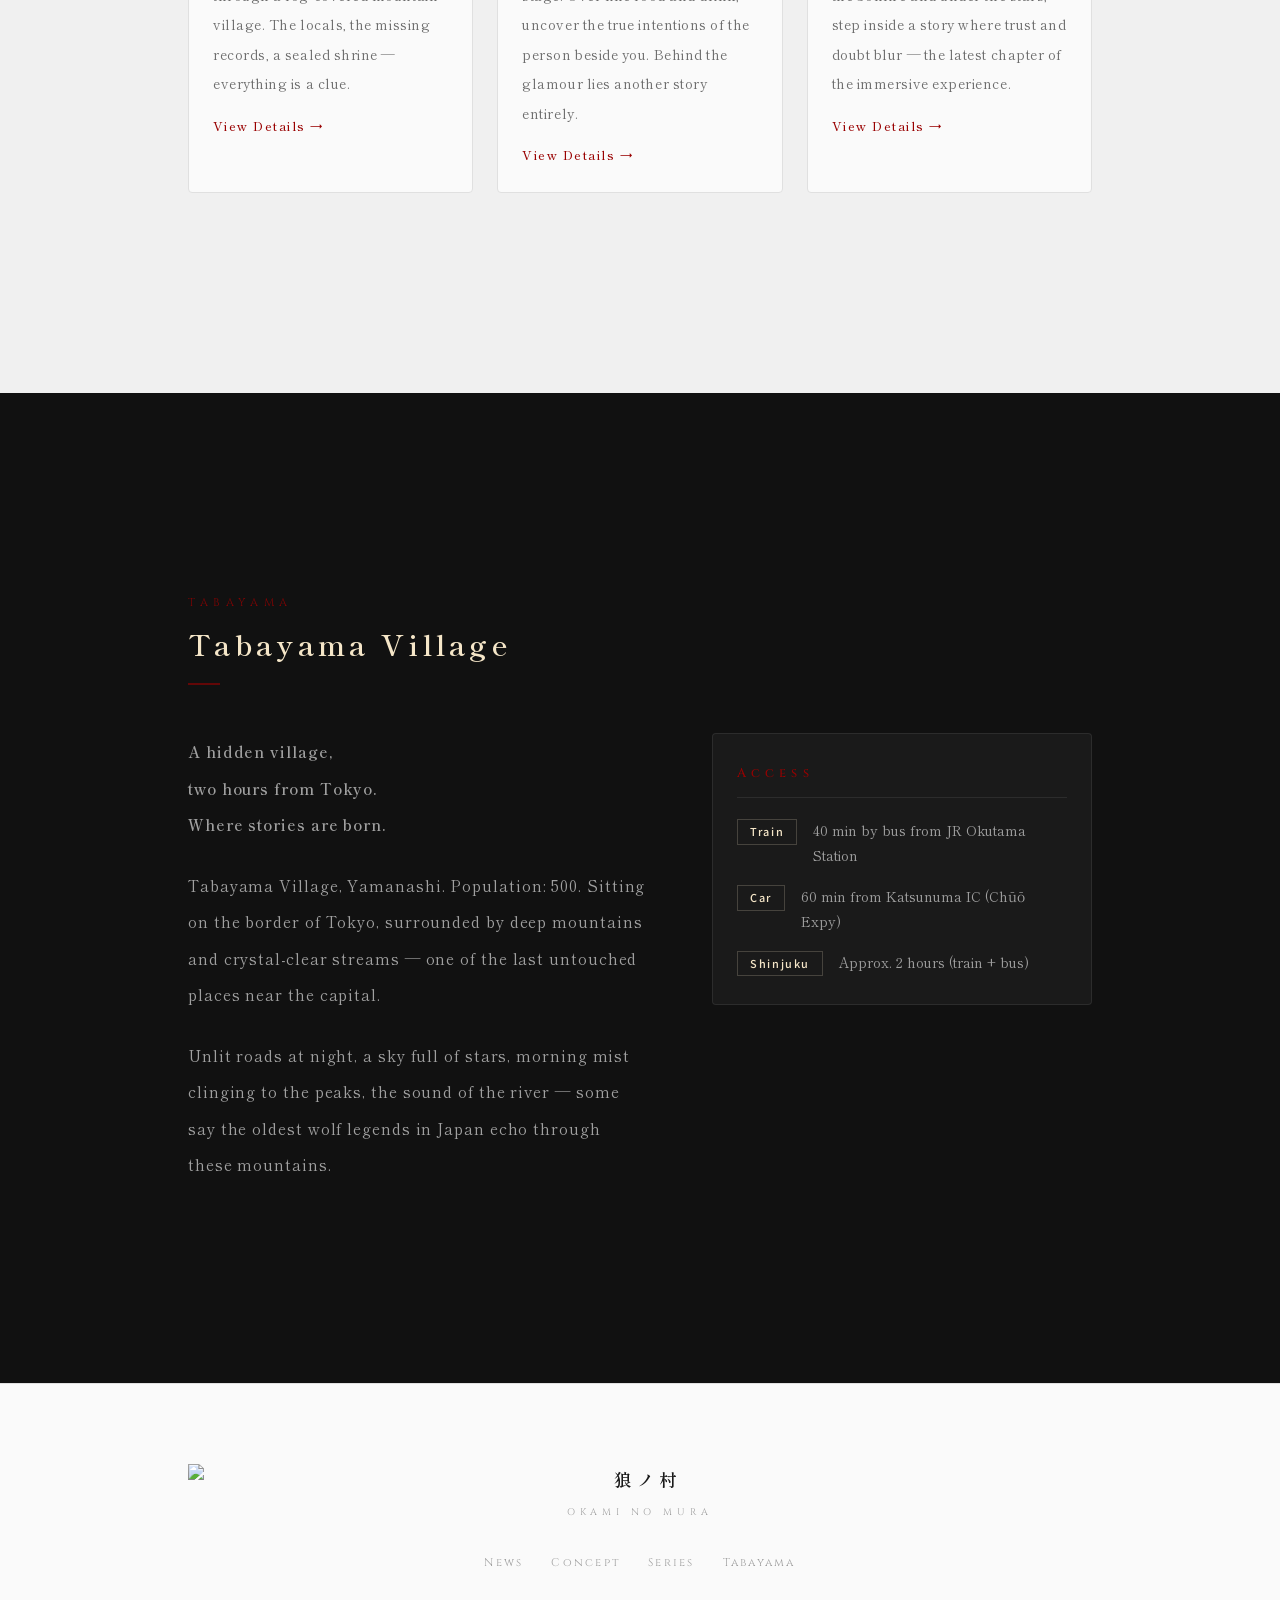
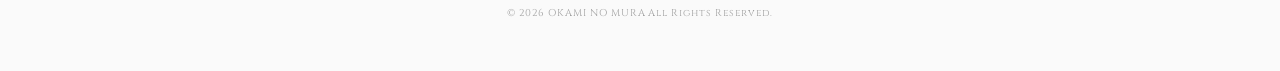
==== commit 5e6b9b51: "画像最適化 + SEO対策 画像最適化: - 不要なPNG重複ファイルを削除（10ファイル） - 全画像をウェブ適正サイズにリサイズ（合計60MB→5MB）  SEO: - canonical URL" ====
--- a/index.html
+++ b/index.html
@@ -22,6 +22,21 @@
   <meta name="twitter:description" content="狼伝承の残る村で起こる、人と狼のミステリーシリーズ。東京から2時間の秘境・丹波山村を舞台にした体験型イマーシブシアター。">
   <meta name="twitter:image" content="https://tabayama-wolfstory.netlify.app/images/ogp.png">
   <meta name="theme-color" content="#FAFAFA">
+  <link rel="canonical" href="https://tabayama-wolfstory.netlify.app/">
+  <link rel="alternate" hreflang="ja" href="https://tabayama-wolfstory.netlify.app/">
+  <link rel="alternate" hreflang="en" href="https://tabayama-wolfstory.netlify.app/en">
+  <link rel="alternate" hreflang="x-default" href="https://tabayama-wolfstory.netlify.app/">
+  <script type="application/ld+json">
+  {
+    "@context": "https://schema.org",
+    "@type": "Organization",
+    "name": "狼ノ村 OKAMI NO MURA",
+    "url": "https://tabayama-wolfstory.netlify.app",
+    "description": "丹波山村を舞台にした体験型イマーシブシアターシリーズ",
+    "logo": "https://tabayama-wolfstory.netlify.app/images/logo_okami_mura_h.png",
+    "sameAs": []
+  }
+  </script>
   <link rel="preconnect" href="https://fonts.googleapis.com">
   <link rel="preconnect" href="https://fonts.gstatic.com" crossorigin>
   <link href="https://fonts.googleapis.com/css2?family=Cinzel:wght@400;500;600;700&family=Shippori+Mincho:wght@400;500;600;700&family=Noto+Sans+JP:wght@300;400;500;700&family=Noto+Serif+JP:wght@400;500;600;700&display=swap" rel="stylesheet">
--- a/css/style.css
+++ b/css/style.css
@@ -177,6 +177,12 @@
   transition: opacity .5s ease;
 }
 
+.header__logo img {
+  height: 28px;
+  width: auto;
+  display: block;
+}
+
 .header.is-scrolled .header__logo {
   opacity: 1;
 }
@@ -1041,6 +1047,13 @@
   margin-bottom: 4px;
 }
 
+.footer__logo img {
+  height: 36px;
+  width: auto;
+  display: block;
+  margin: 0 auto;
+}
+
 .footer__en {
   font-family: var(--f-accent);
   font-size: .6rem;
